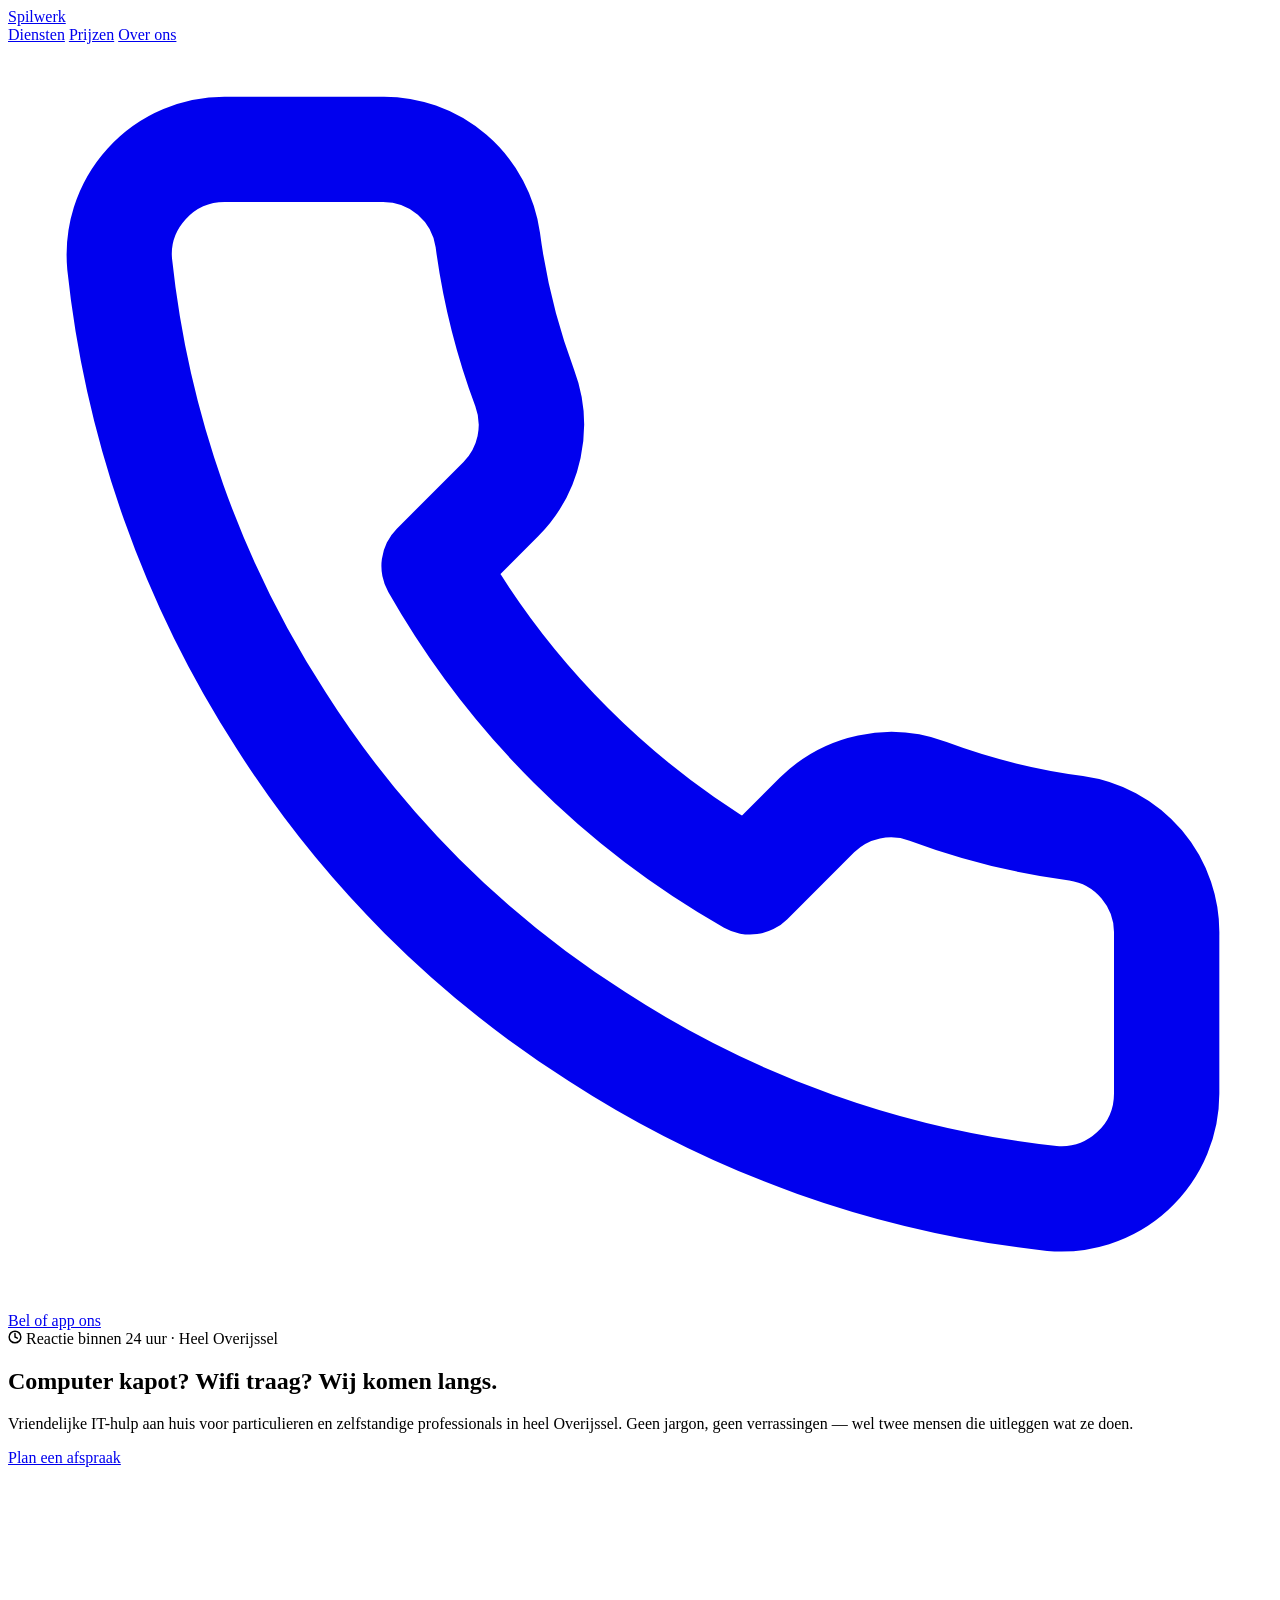
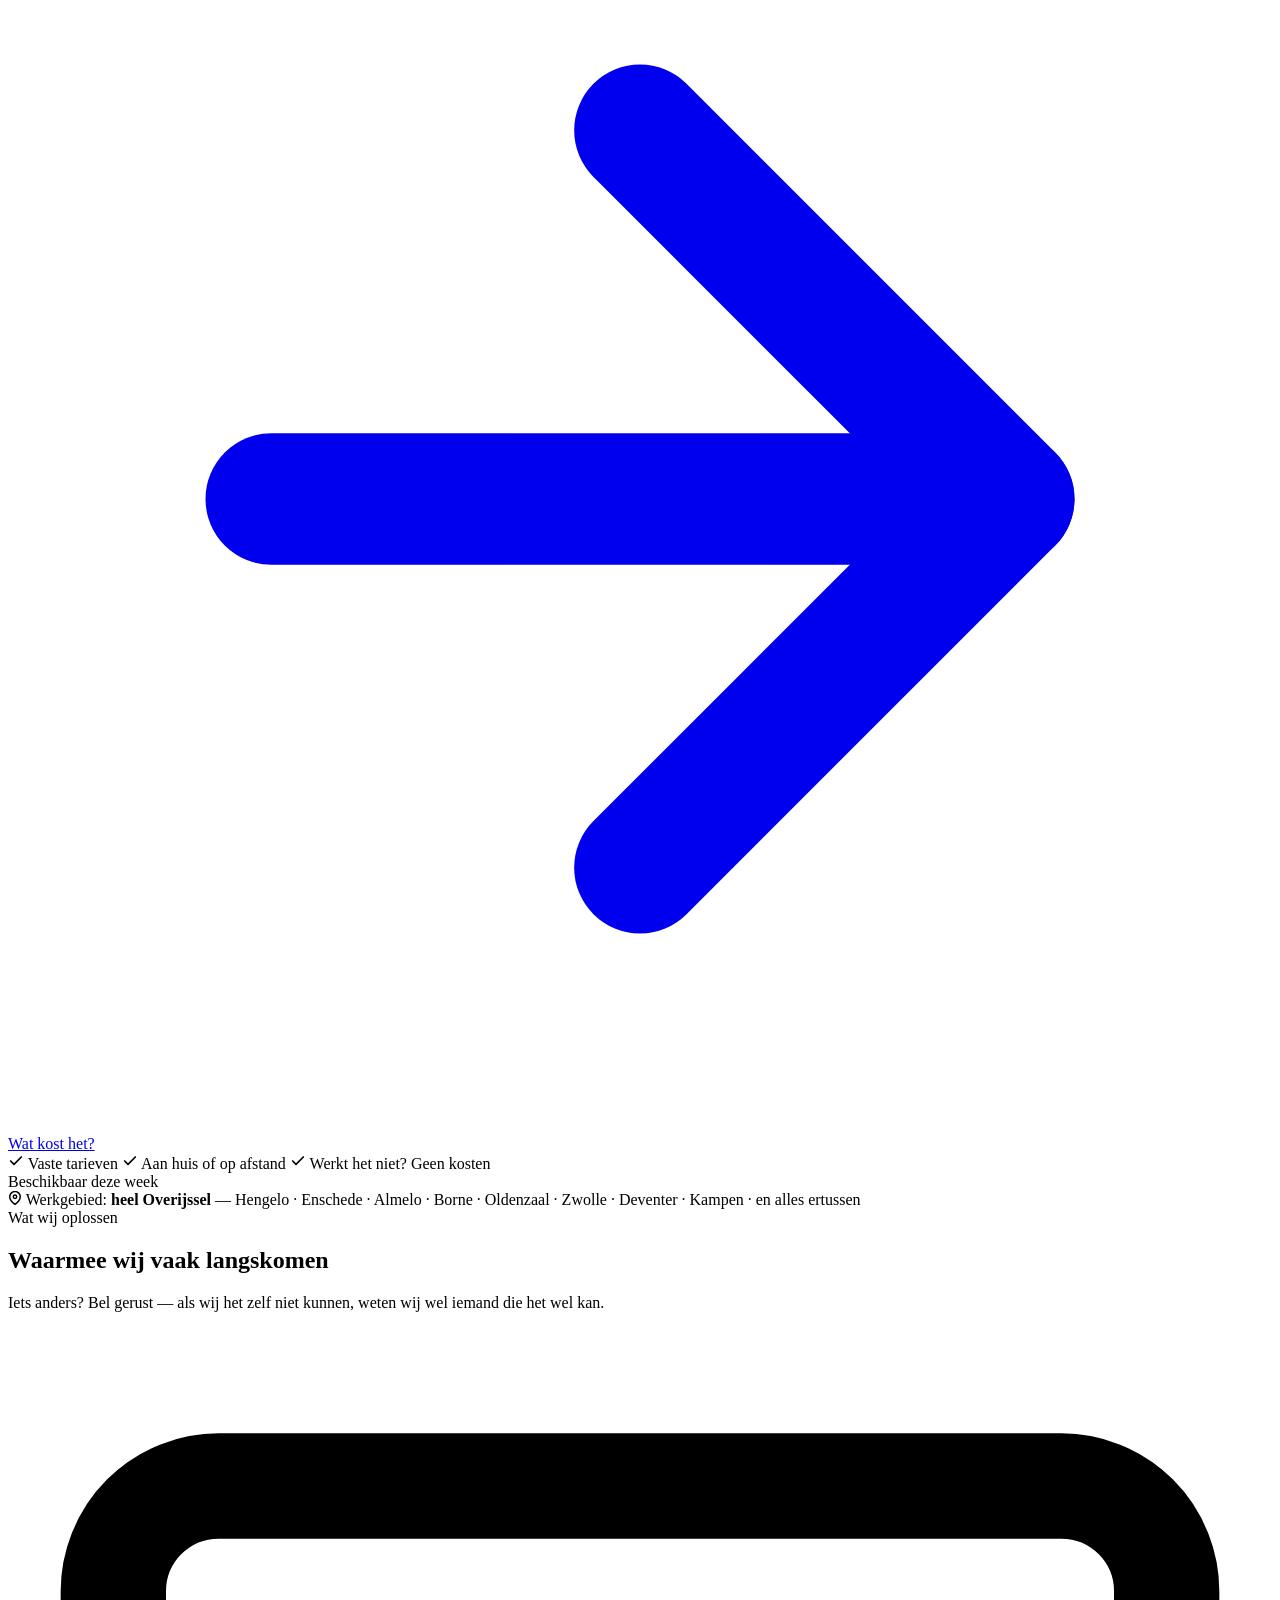
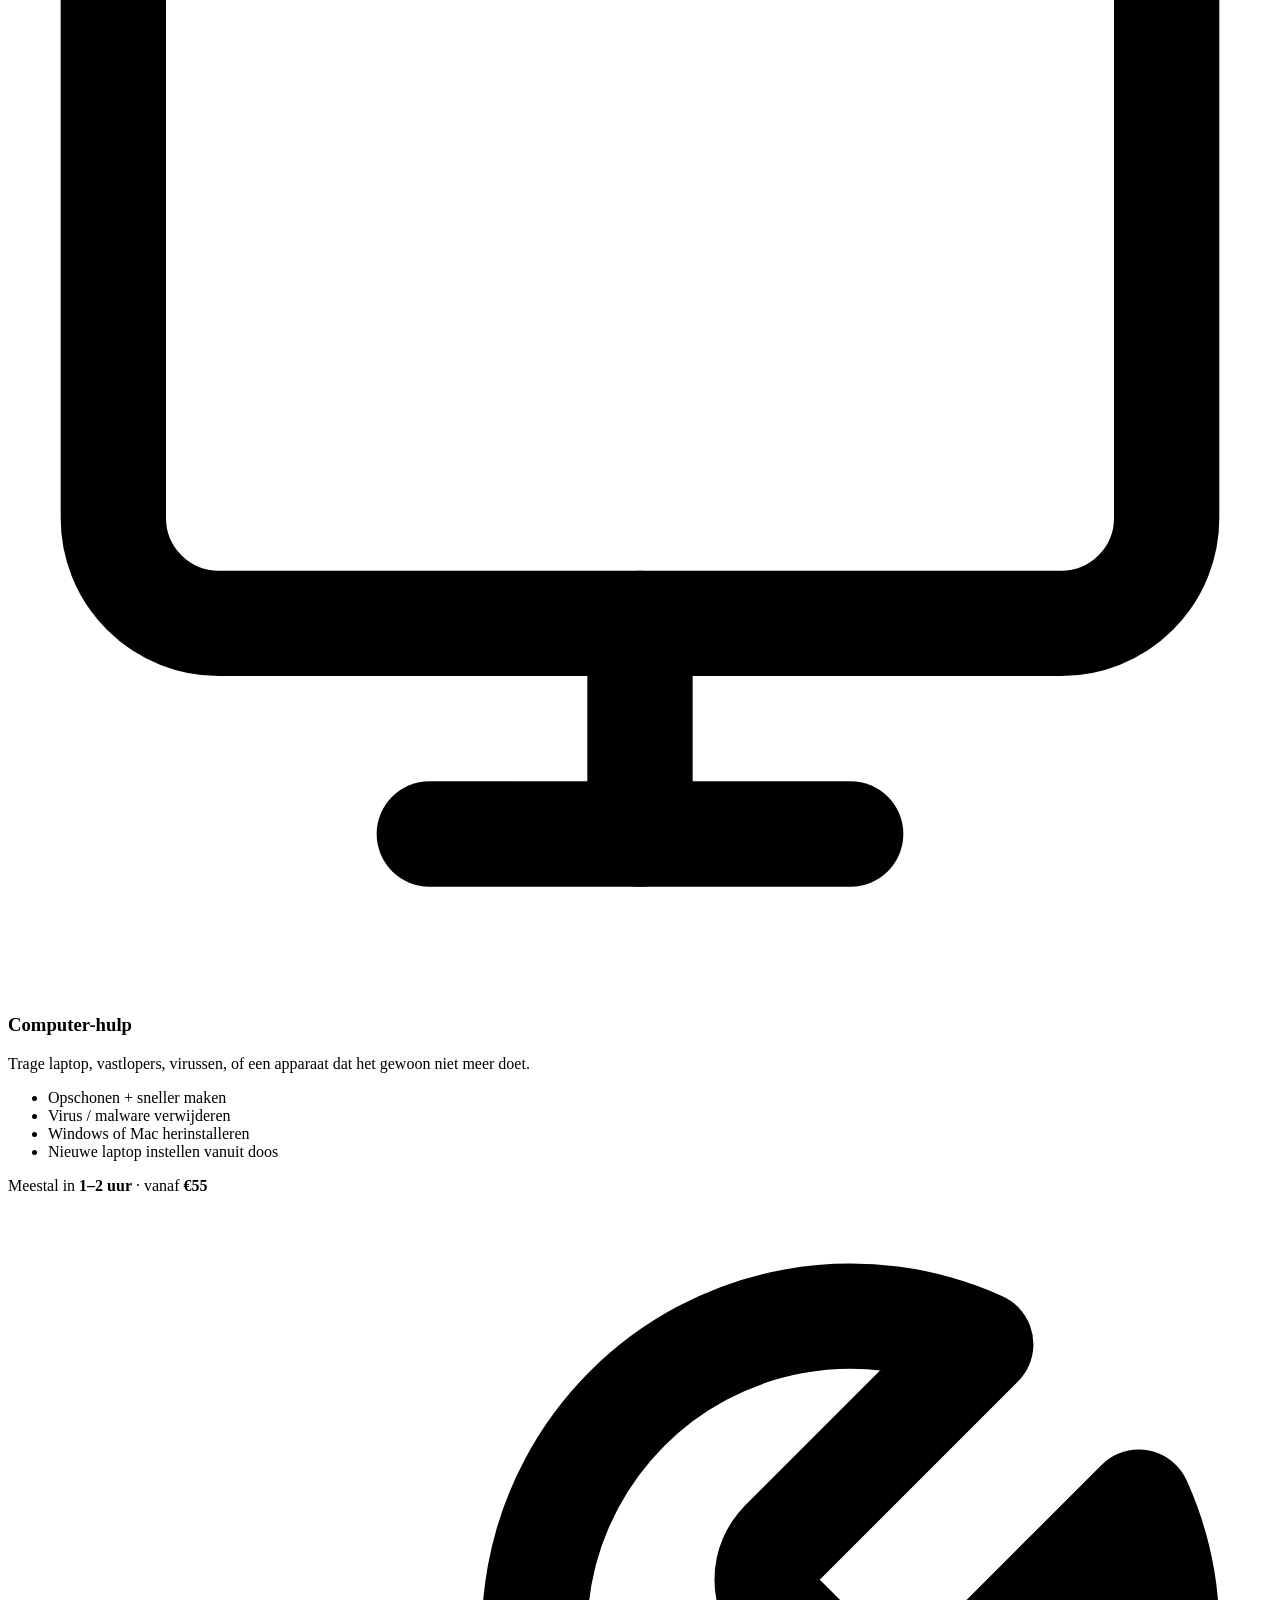
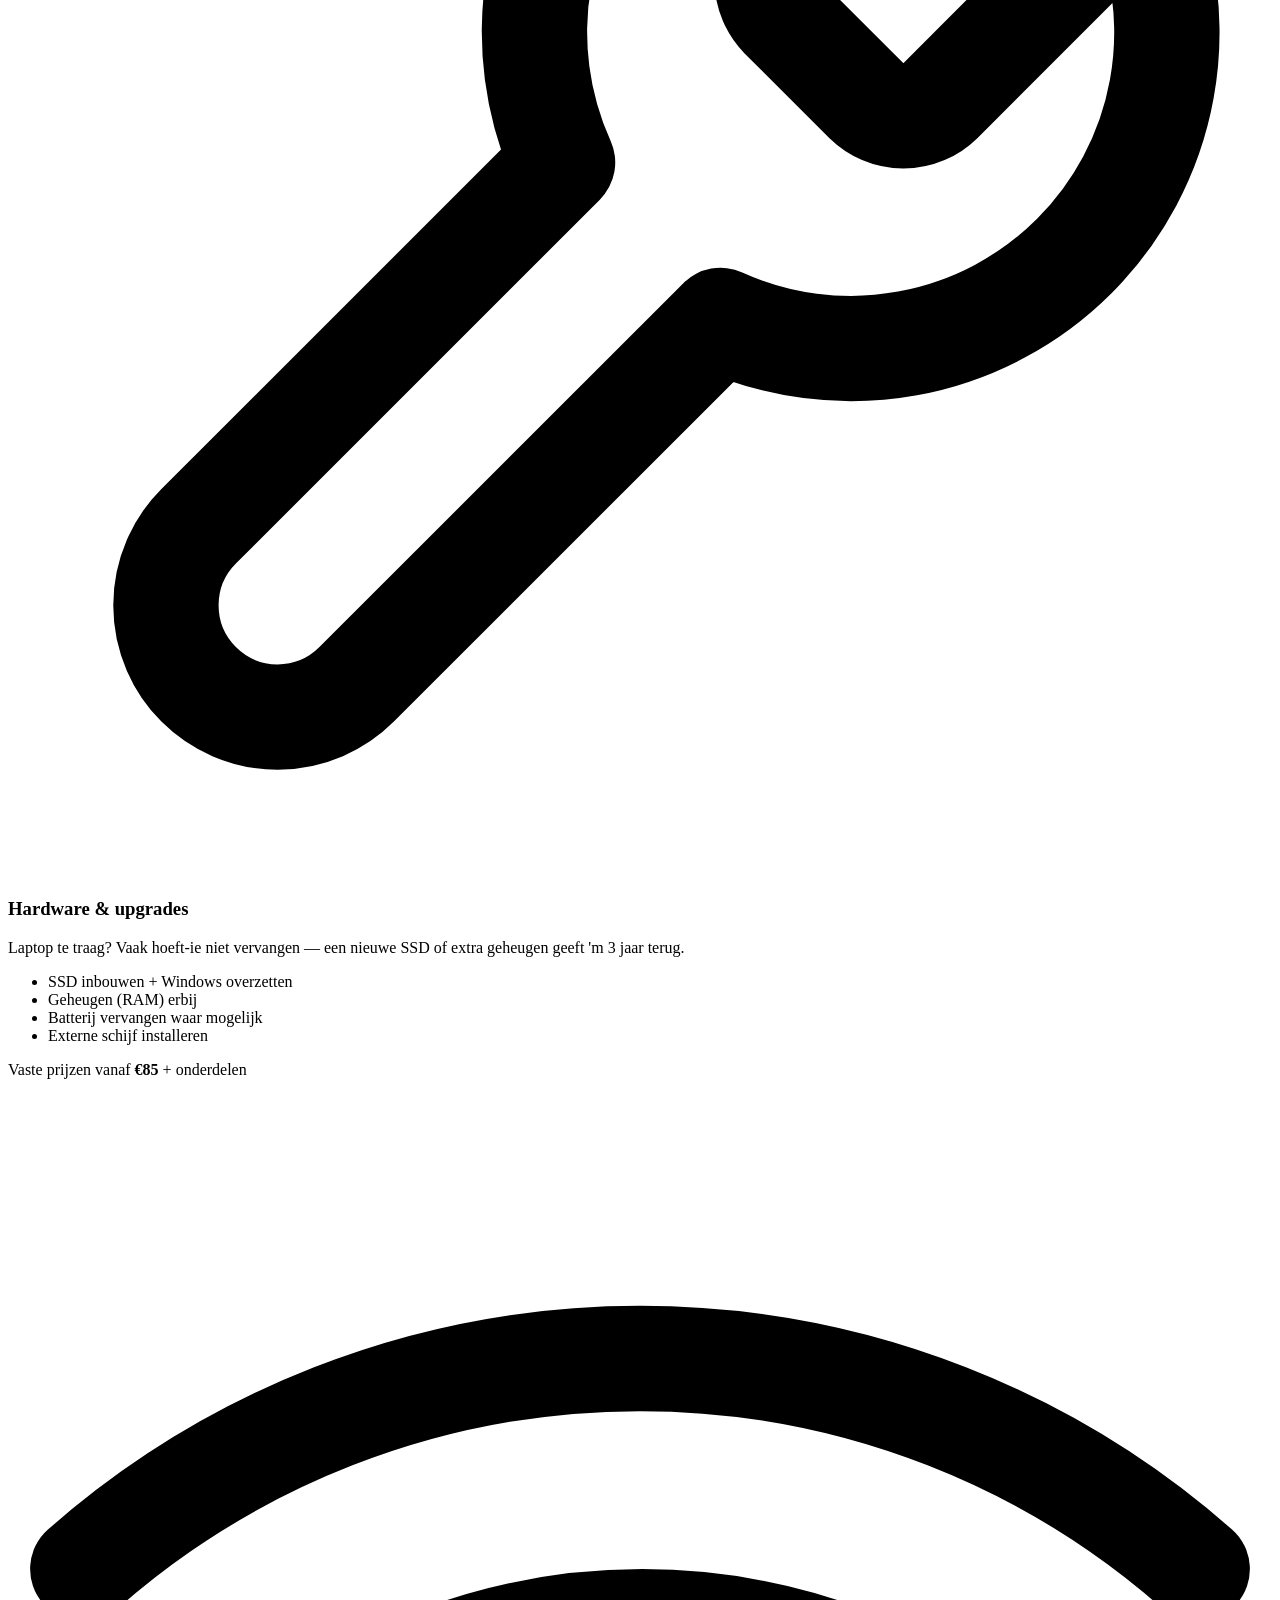
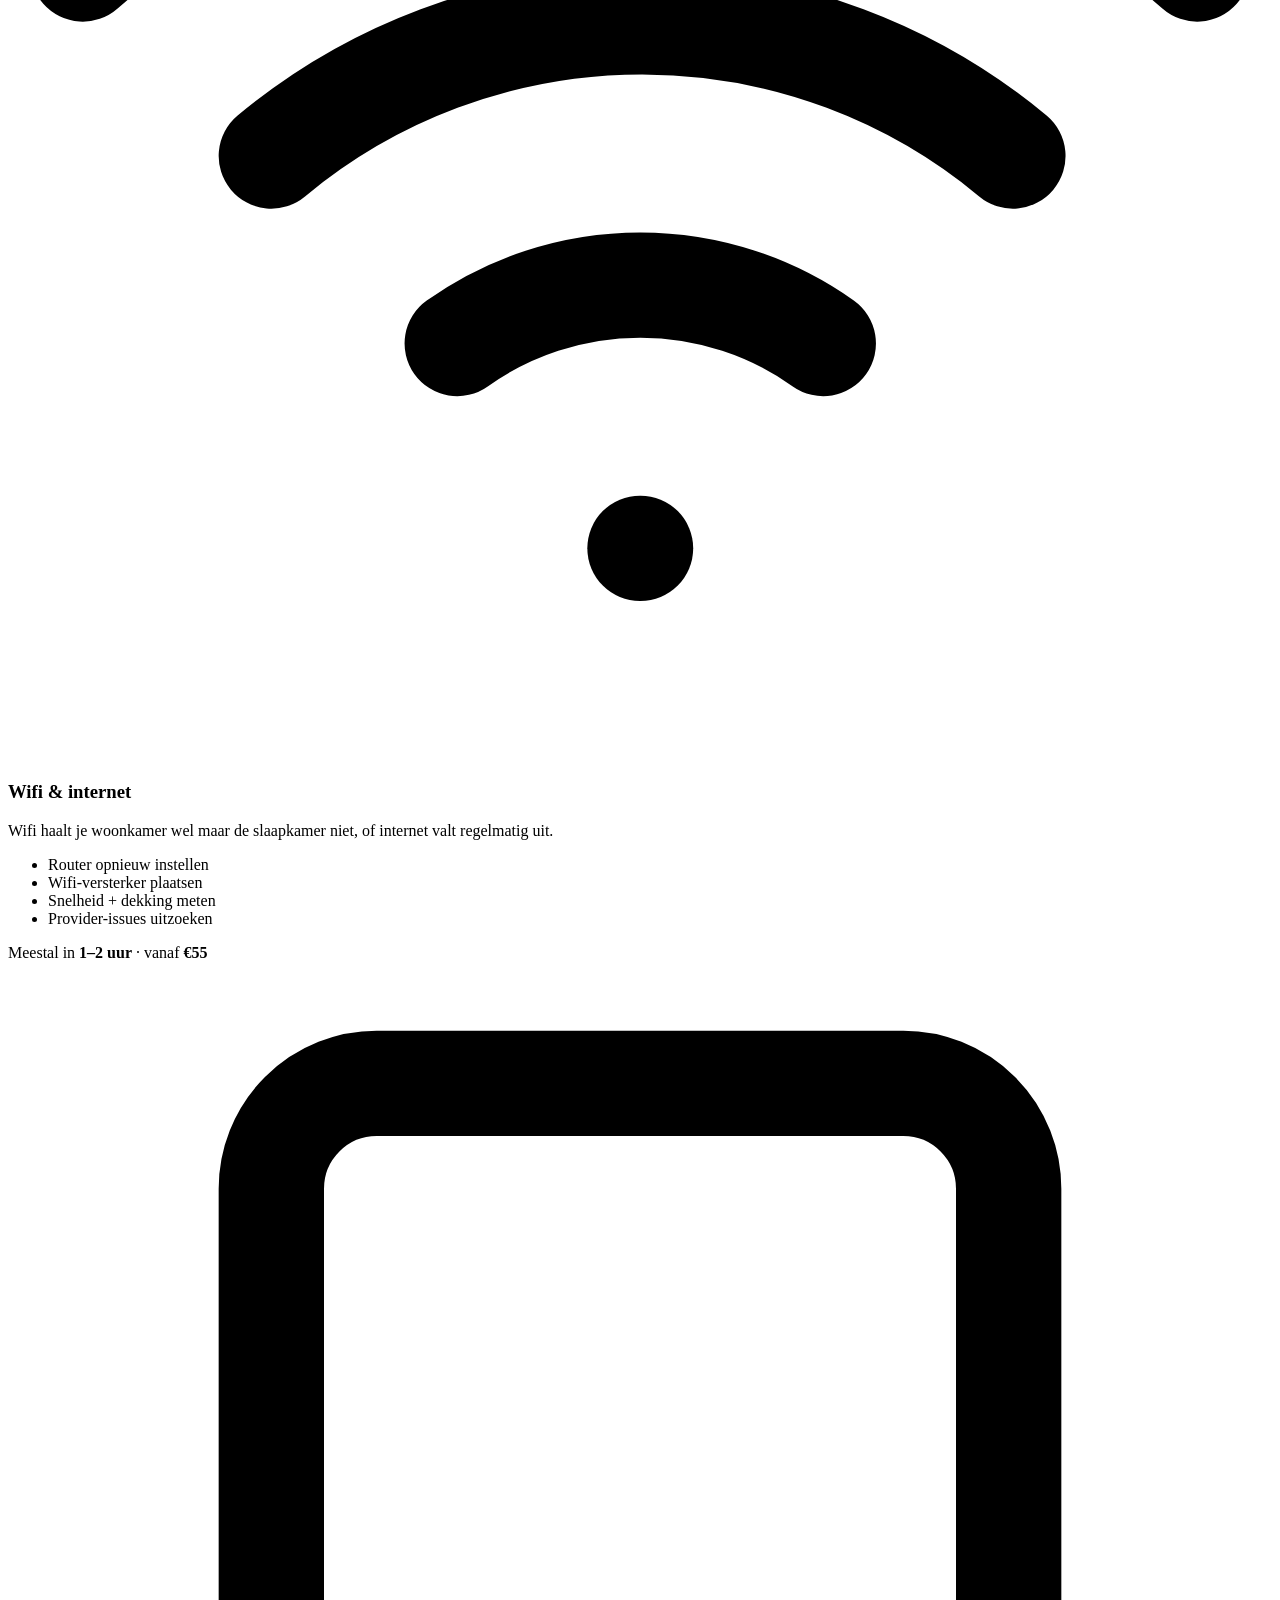
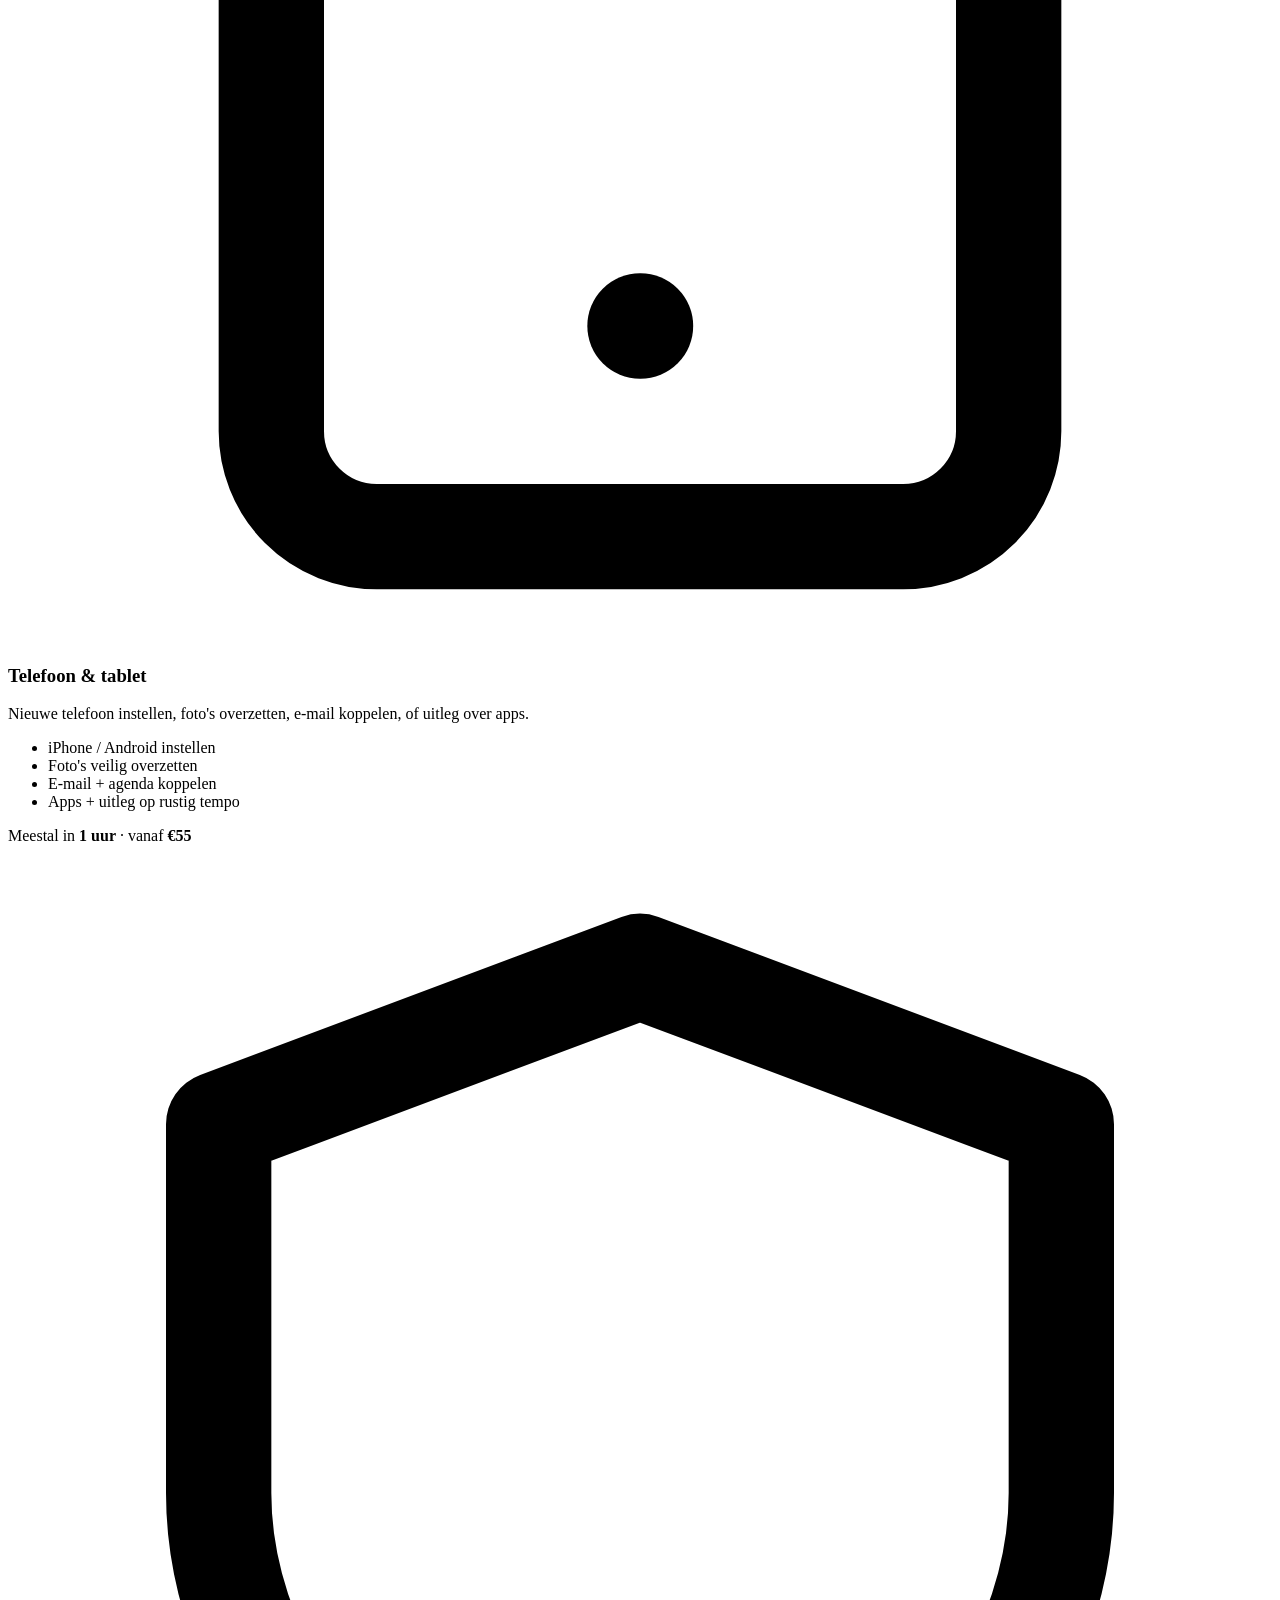
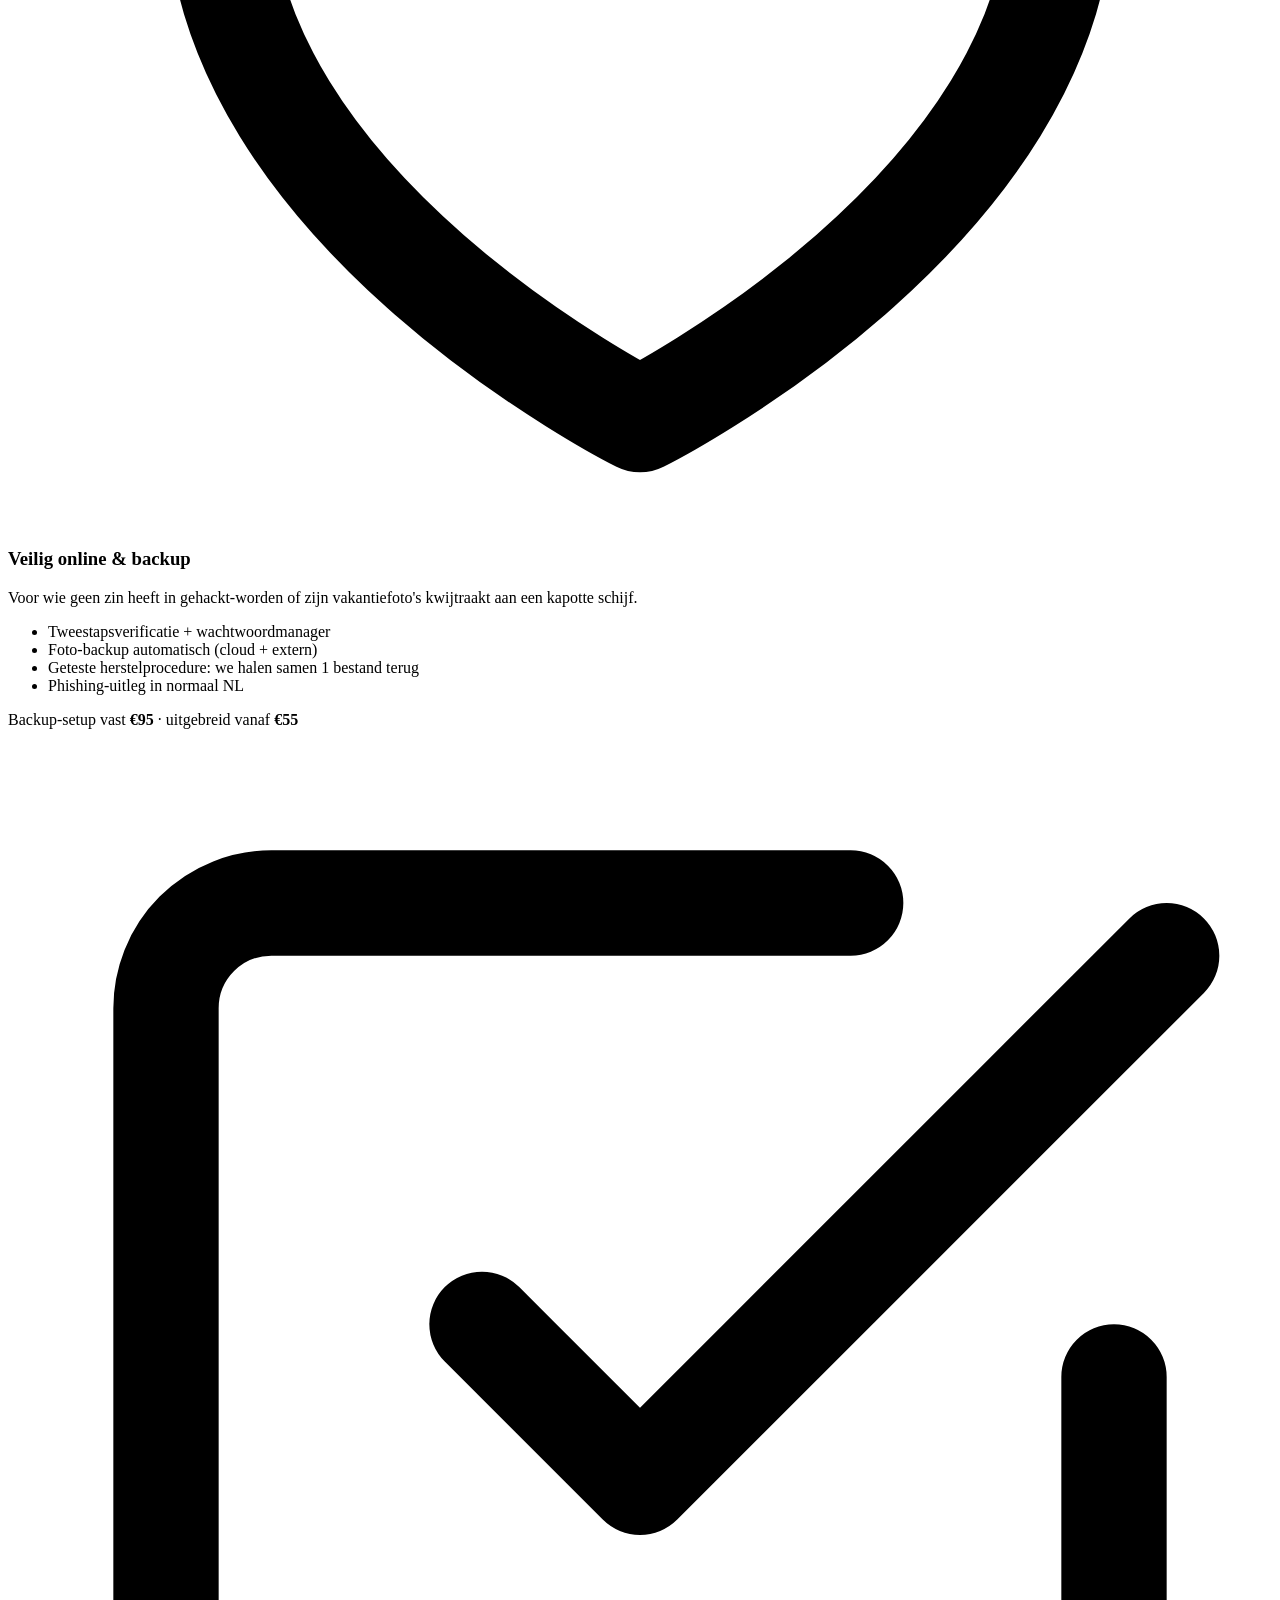
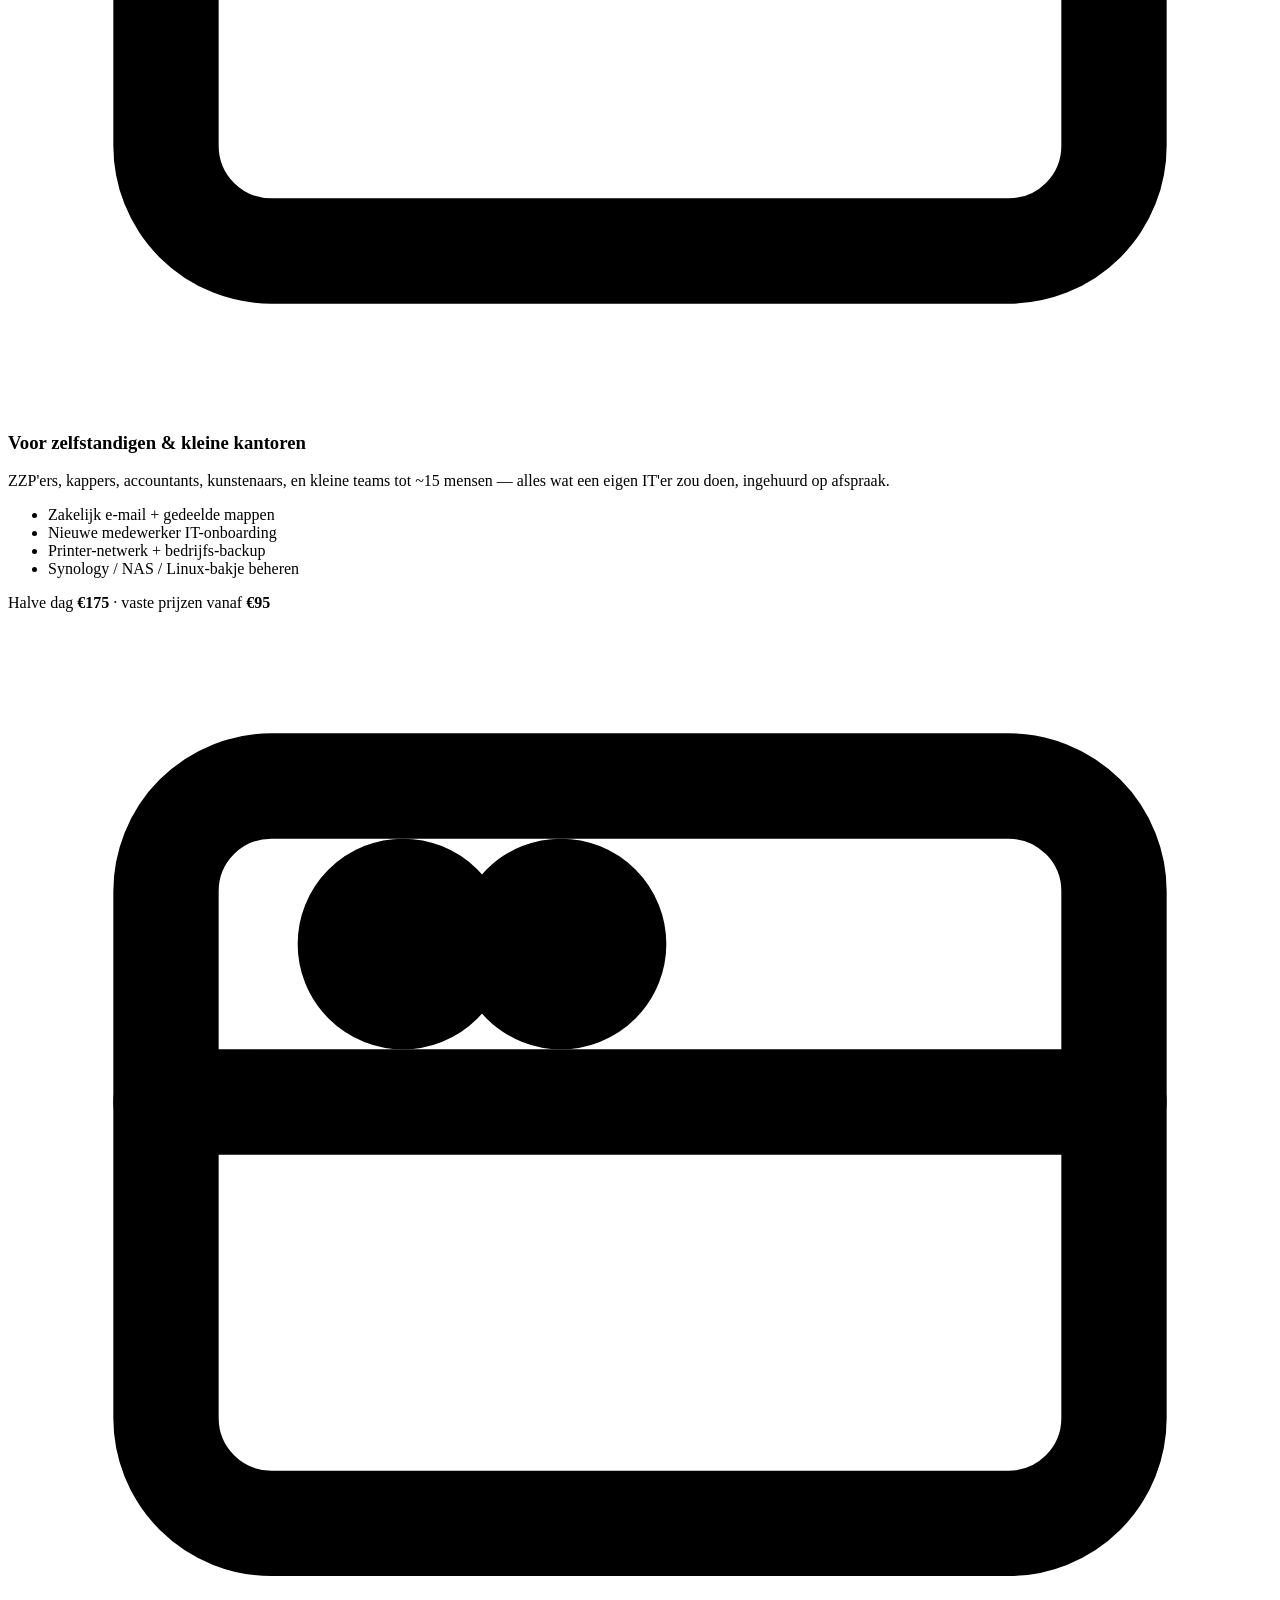
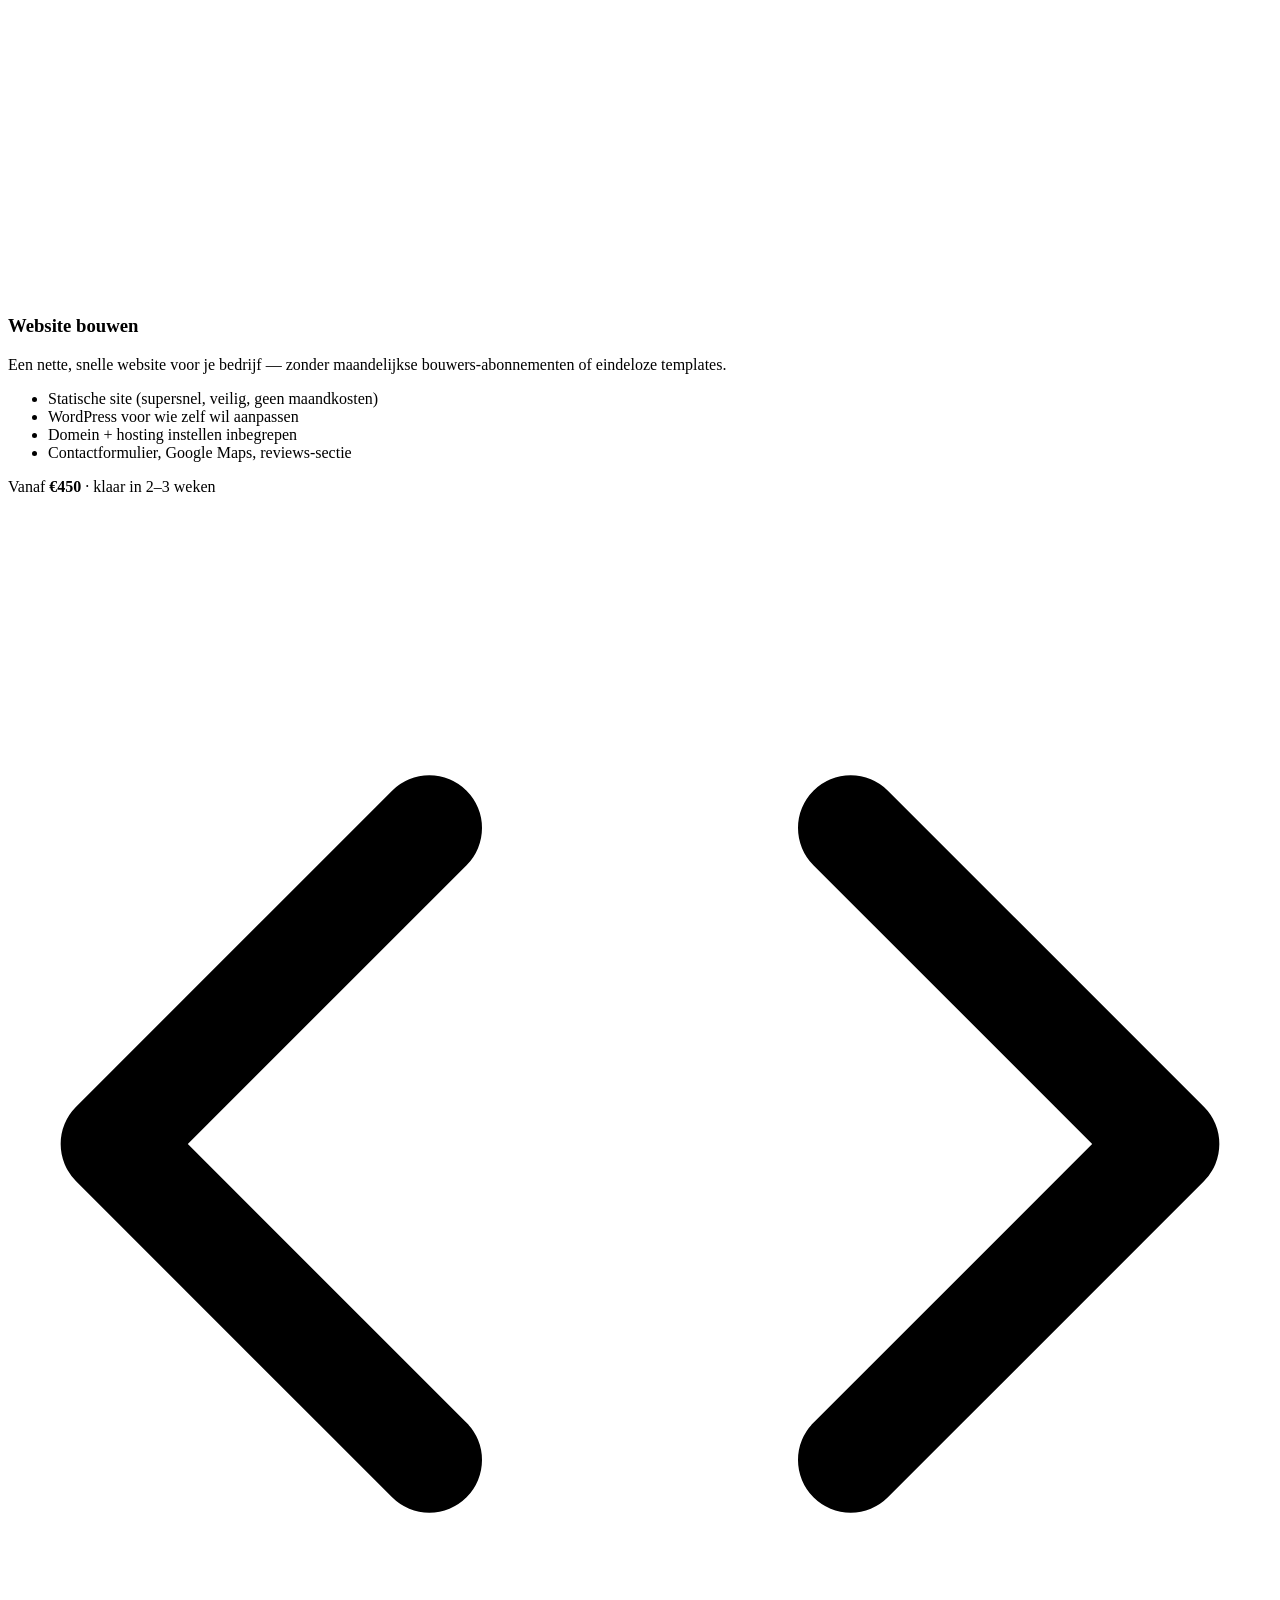
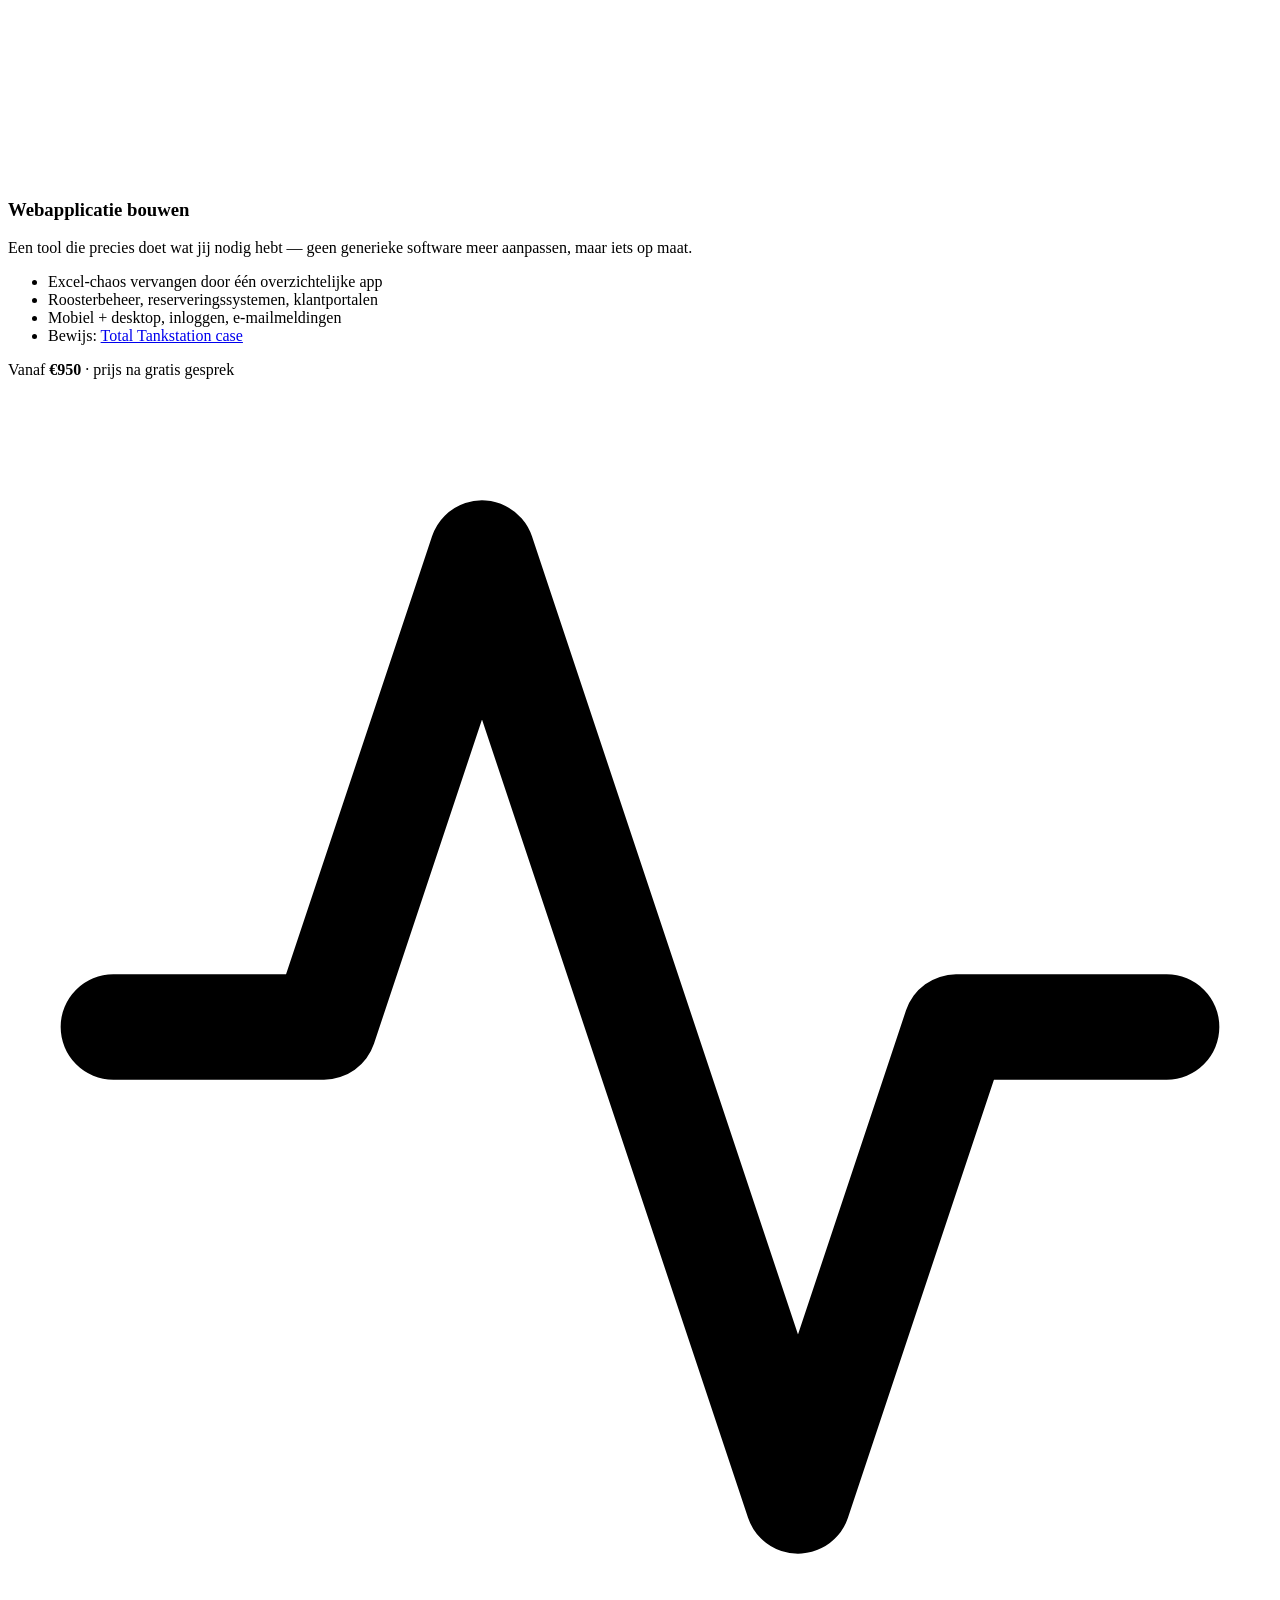
==== site/index.html @ 4a307532 "update contact email to admin@spilwerk.nl" ====
<!doctype html>
<html lang="nl">
<head>
<meta charset="utf-8" />
<meta name="viewport" content="width=device-width, initial-scale=1" />
<title>Spilwerk · IT-hulp aan huis voor heel Overijssel</title>
<meta name="description" content="Computer kapot? Wifi traag? Telefoon doet raar? Nieuwe medewerker erbij? Ik kom langs of bel mee — vriendelijk, duidelijk, vaste tarieven. Voor particulieren, zelfstandige professionals en kleine kantoren in heel Overijssel." />
<meta property="og:title" content="Spilwerk · IT-hulp aan huis Overijssel" />
<meta property="og:description" content="Vriendelijke IT-hulp aan huis. Vanaf €60. Heel Overijssel." />
<link rel="stylesheet" href="./assets/style.css" />
<link rel="icon" href="data:image/svg+xml,%3Csvg xmlns='http://www.w3.org/2000/svg' viewBox='0 0 32 32'%3E%3Ccircle cx='16' cy='16' r='14' fill='%234A7C59'/%3E%3Ccircle cx='16' cy='16' r='5' fill='%23FBF6EE'/%3E%3C/svg%3E" />
</head>
<body>

<header class="site-header">
  <div class="container">
    <a class="brand" href="#top"><span class="brand-dot" aria-hidden="true"></span> Spilwerk</a>
    <nav>
      <a class="btn-ghost hide-sm" href="#diensten">Diensten</a>
      <a class="btn-ghost hide-sm" href="#prijzen">Prijzen</a>
      <a class="btn-ghost hide-sm" href="#over">Over ons</a>
      <a class="btn btn-primary" href="#contact">
        <svg class="btn-icon" viewBox="0 0 24 24" fill="none" stroke="currentColor" stroke-width="2" stroke-linecap="round" stroke-linejoin="round"><path d="M22 16.92v3a2 2 0 0 1-2.18 2 19.79 19.79 0 0 1-8.63-3.07 19.5 19.5 0 0 1-6-6 19.79 19.79 0 0 1-3.07-8.67A2 2 0 0 1 4.11 2h3a2 2 0 0 1 2 1.72 12.84 12.84 0 0 0 .7 2.81 2 2 0 0 1-.45 2.11L8.09 9.91a16 16 0 0 0 6 6l1.27-1.27a2 2 0 0 1 2.11-.45 12.84 12.84 0 0 0 2.81.7A2 2 0 0 1 22 16.92z"/></svg>
        Bel of app ons
      </a>
    </nav>
  </div>
</header>

<main id="top">

  <!-- ─── HERO ─── -->
  <section class="hero">
    <div class="container hero-grid">
      <div>
        <span class="eyebrow">
          <svg width="14" height="14" viewBox="0 0 24 24" fill="none" stroke="currentColor" stroke-width="2.5" stroke-linecap="round" stroke-linejoin="round"><circle cx="12" cy="12" r="10"/><polyline points="12 6 12 12 16 14"/></svg>
          Reactie binnen 24 uur · Heel Overijssel
        </span>
        <h1>Computer kapot? Wifi traag? <span class="highlight">Wij komen langs.</span></h1>
        <p class="lede" style="margin-top: 1.25rem;">
          Vriendelijke IT-hulp aan huis voor particulieren en zelfstandige professionals in heel Overijssel. Geen jargon, geen verrassingen — wel twee mensen die uitleggen wat ze doen.
        </p>
        <div class="hero-cta-row">
          <a class="btn btn-primary" href="#contact">
            Plan een afspraak
            <svg class="btn-icon" viewBox="0 0 24 24" fill="none" stroke="currentColor" stroke-width="2.5" stroke-linecap="round" stroke-linejoin="round"><line x1="5" y1="12" x2="19" y2="12"/><polyline points="12 5 19 12 12 19"/></svg>
          </a>
          <a class="btn btn-secondary" href="#prijzen">Wat kost het?</a>
        </div>
        <div class="hero-trust">
          <span><svg width="16" height="16" viewBox="0 0 24 24" fill="none" stroke="currentColor" stroke-width="2.5" stroke-linecap="round" stroke-linejoin="round"><polyline points="20 6 9 17 4 12"/></svg> Vaste tarieven</span>
          <span><svg width="16" height="16" viewBox="0 0 24 24" fill="none" stroke="currentColor" stroke-width="2.5" stroke-linecap="round" stroke-linejoin="round"><polyline points="20 6 9 17 4 12"/></svg> Aan huis of op afstand</span>
          <span><svg width="16" height="16" viewBox="0 0 24 24" fill="none" stroke="currentColor" stroke-width="2.5" stroke-linecap="round" stroke-linejoin="round"><polyline points="20 6 9 17 4 12"/></svg> Werkt het niet? Geen kosten</span>
        </div>
      </div>
      <div>
        <div class="portrait" aria-hidden="true">
          <span class="badge-pill">Beschikbaar deze week</span>
        </div>
      </div>
    </div>
  </section>

  <div class="regio-strip">
    <svg width="14" height="14" viewBox="0 0 24 24" fill="none" stroke="currentColor" stroke-width="2.5" stroke-linecap="round" stroke-linejoin="round"><path d="M21 10c0 7-9 13-9 13s-9-6-9-13a9 9 0 0 1 18 0z"/><circle cx="12" cy="10" r="3"/></svg>
    Werkgebied: <b>heel Overijssel</b> — Hengelo · Enschede · Almelo · Borne · Oldenzaal · Zwolle · Deventer · Kampen · en alles ertussen
  </div>

  <!-- ─── DIENSTEN ─── -->
  <section class="section reveal" id="diensten">
    <div class="container">
      <span class="eyebrow">Wat wij oplossen</span>
      <h2>Waarmee wij vaak langskomen</h2>
      <p class="lede">Iets anders? Bel gerust — als wij het zelf niet kunnen, weten wij wel iemand die het wel kan.</p>

      <div class="diensten-grid">
        <article class="dienst-card">
          <div class="dienst-icon">
            <svg viewBox="0 0 24 24" fill="none" stroke="currentColor" stroke-width="2" stroke-linecap="round" stroke-linejoin="round"><rect x="2" y="3" width="20" height="14" rx="2"/><line x1="8" y1="21" x2="16" y2="21"/><line x1="12" y1="17" x2="12" y2="21"/></svg>
          </div>
          <h3>Computer-hulp</h3>
          <p>Trage laptop, vastlopers, virussen, of een apparaat dat het gewoon niet meer doet.</p>
          <ul>
            <li>Opschonen + sneller maken</li>
            <li>Virus / malware verwijderen</li>
            <li>Windows of Mac herinstalleren</li>
            <li>Nieuwe laptop instellen vanuit doos</li>
          </ul>
          <p class="price-line">Meestal in <b>1–2 uur</b> · vanaf <b>€55</b></p>
        </article>

        <article class="dienst-card">
          <div class="dienst-icon">
            <svg viewBox="0 0 24 24" fill="none" stroke="currentColor" stroke-width="2" stroke-linecap="round" stroke-linejoin="round"><path d="M14.7 6.3a1 1 0 0 0 0 1.4l1.6 1.6a1 1 0 0 0 1.4 0l3.77-3.77a6 6 0 0 1-7.94 7.94l-6.91 6.91a2.12 2.12 0 0 1-3-3l6.91-6.91a6 6 0 0 1 7.94-7.94l-3.76 3.76z"/></svg>
          </div>
          <h3>Hardware &amp; upgrades</h3>
          <p>Laptop te traag? Vaak hoeft-ie niet vervangen — een nieuwe SSD of extra geheugen geeft 'm 3 jaar terug.</p>
          <ul>
            <li>SSD inbouwen + Windows overzetten</li>
            <li>Geheugen (RAM) erbij</li>
            <li>Batterij vervangen waar mogelijk</li>
            <li>Externe schijf installeren</li>
          </ul>
          <p class="price-line">Vaste prijzen vanaf <b>€85</b> + onderdelen</p>
        </article>

        <article class="dienst-card">
          <div class="dienst-icon">
            <svg viewBox="0 0 24 24" fill="none" stroke="currentColor" stroke-width="2" stroke-linecap="round" stroke-linejoin="round"><path d="M5 12.55a11 11 0 0 1 14.08 0"/><path d="M1.42 9a16 16 0 0 1 21.16 0"/><path d="M8.53 16.11a6 6 0 0 1 6.95 0"/><line x1="12" y1="20" x2="12.01" y2="20"/></svg>
          </div>
          <h3>Wifi &amp; internet</h3>
          <p>Wifi haalt je woonkamer wel maar de slaapkamer niet, of internet valt regelmatig uit.</p>
          <ul>
            <li>Router opnieuw instellen</li>
            <li>Wifi-versterker plaatsen</li>
            <li>Snelheid + dekking meten</li>
            <li>Provider-issues uitzoeken</li>
          </ul>
          <p class="price-line">Meestal in <b>1–2 uur</b> · vanaf <b>€55</b></p>
        </article>

        <article class="dienst-card">
          <div class="dienst-icon">
            <svg viewBox="0 0 24 24" fill="none" stroke="currentColor" stroke-width="2" stroke-linecap="round" stroke-linejoin="round"><rect x="5" y="2" width="14" height="20" rx="2" ry="2"/><line x1="12" y1="18" x2="12.01" y2="18"/></svg>
          </div>
          <h3>Telefoon &amp; tablet</h3>
          <p>Nieuwe telefoon instellen, foto's overzetten, e-mail koppelen, of uitleg over apps.</p>
          <ul>
            <li>iPhone / Android instellen</li>
            <li>Foto's veilig overzetten</li>
            <li>E-mail + agenda koppelen</li>
            <li>Apps + uitleg op rustig tempo</li>
          </ul>
          <p class="price-line">Meestal in <b>1 uur</b> · vanaf <b>€55</b></p>
        </article>

        <article class="dienst-card">
          <div class="dienst-icon">
            <svg viewBox="0 0 24 24" fill="none" stroke="currentColor" stroke-width="2" stroke-linecap="round" stroke-linejoin="round"><path d="M12 22s8-4 8-10V5l-8-3-8 3v7c0 6 8 10 8 10z"/></svg>
          </div>
          <h3>Veilig online &amp; backup</h3>
          <p>Voor wie geen zin heeft in gehackt-worden of zijn vakantiefoto's kwijtraakt aan een kapotte schijf.</p>
          <ul>
            <li>Tweestapsverificatie + wachtwoordmanager</li>
            <li>Foto-backup automatisch (cloud + extern)</li>
            <li>Geteste herstelprocedure: we halen samen 1 bestand terug</li>
            <li>Phishing-uitleg in normaal NL</li>
          </ul>
          <p class="price-line">Backup-setup vast <b>€95</b> · uitgebreid vanaf <b>€55</b></p>
        </article>

        <article class="dienst-card">
          <div class="dienst-icon">
            <svg viewBox="0 0 24 24" fill="none" stroke="currentColor" stroke-width="2" stroke-linecap="round" stroke-linejoin="round"><path d="M9 11l3 3L22 4"/><path d="M21 12v7a2 2 0 0 1-2 2H5a2 2 0 0 1-2-2V5a2 2 0 0 1 2-2h11"/></svg>
          </div>
          <h3>Voor zelfstandigen &amp; kleine kantoren</h3>
          <p>ZZP'ers, kappers, accountants, kunstenaars, en kleine teams tot ~15 mensen — alles wat een eigen IT'er zou doen, ingehuurd op afspraak.</p>
          <ul>
            <li>Zakelijk e-mail + gedeelde mappen</li>
            <li>Nieuwe medewerker IT-onboarding</li>
            <li>Printer-netwerk + bedrijfs-backup</li>
            <li>Synology / NAS / Linux-bakje beheren</li>
          </ul>
          <p class="price-line">Halve dag <b>€175</b> · vaste prijzen vanaf <b>€95</b></p>
        </article>

        <article class="dienst-card">
          <div class="dienst-icon">
            <svg viewBox="0 0 24 24" fill="none" stroke="currentColor" stroke-width="2" stroke-linecap="round" stroke-linejoin="round"><rect x="3" y="3" width="18" height="14" rx="2"/><line x1="3" y1="9" x2="21" y2="9"/><circle cx="7.5" cy="6" r="1"/><circle cx="10.5" cy="6" r="1"/></svg>
          </div>
          <h3>Website bouwen</h3>
          <p>Een nette, snelle website voor je bedrijf — zonder maandelijkse bouwers-abonnementen of eindeloze templates.</p>
          <ul>
            <li>Statische site (supersnel, veilig, geen maandkosten)</li>
            <li>WordPress voor wie zelf wil aanpassen</li>
            <li>Domein + hosting instellen inbegrepen</li>
            <li>Contactformulier, Google Maps, reviews-sectie</li>
          </ul>
          <p class="price-line">Vanaf <b>€450</b> · klaar in 2–3 weken</p>
        </article>

        <article class="dienst-card">
          <div class="dienst-icon">
            <svg viewBox="0 0 24 24" fill="none" stroke="currentColor" stroke-width="2" stroke-linecap="round" stroke-linejoin="round"><polyline points="16 18 22 12 16 6"/><polyline points="8 6 2 12 8 18"/></svg>
          </div>
          <h3>Webapplicatie bouwen</h3>
          <p>Een tool die precies doet wat jij nodig hebt — geen generieke software meer aanpassen, maar iets op maat.</p>
          <ul>
            <li>Excel-chaos vervangen door één overzichtelijke app</li>
            <li>Roosterbeheer, reserveringssystemen, klantportalen</li>
            <li>Mobiel + desktop, inloggen, e-mailmeldingen</li>
            <li>Bewijs: <a class="link" href="./werk/tankstation.html">Total Tankstation case</a></li>
          </ul>
          <p class="price-line">Vanaf <b>€950</b> · prijs na gratis gesprek</p>
        </article>

        <article class="dienst-card">
          <div class="dienst-icon">
            <svg viewBox="0 0 24 24" fill="none" stroke="currentColor" stroke-width="2" stroke-linecap="round" stroke-linejoin="round"><polyline points="22 12 18 12 15 21 9 3 6 12 2 12"/></svg>
          </div>
          <h3>Monitoring &amp; alerts</h3>
          <p>Weten wanneer je site, server of app het laat afweten — vóórdat je klanten bellen dat het niet werkt.</p>
          <ul>
            <li>24/7 uptime-checks op je site of server</li>
            <li>Directe melding per WhatsApp of e-mail bij storing</li>
            <li>Maandelijkse beschikbaarheidsrapportage</li>
            <li>Loganalyse bij verdacht gedrag of fouten</li>
          </ul>
          <p class="price-line"><b>€25 / maand</b> per dienst · geen opstartkosten</p>
        </article>
      </div>
    </div>
  </section>

  <!-- ─── HOE HET WERKT ─── -->
  <section class="section reveal" style="background: color-mix(in srgb, var(--paper-2) 60%, transparent); border-radius: 0;">
    <div class="container">
      <span class="eyebrow">Hoe het werkt</span>
      <h2>Drie stappen, geen poespas</h2>

      <div class="steps">
        <div class="step">
          <div class="step-num">1</div>
          <h3>Je belt of appt</h3>
          <p>Je vertelt in 2 minuten wat er aan de hand is. Eerste contact is altijd gratis — wij zeggen eerlijk of wij je kunnen helpen.</p>
        </div>
        <div class="step">
          <div class="step-num">2</div>
          <h3>We plannen een afspraak</h3>
          <p>Bij jou thuis of op kantoor. Vaak nog dezelfde week. Ik bevestig per mail of WhatsApp wat we gaan doen en wat het kost.</p>
        </div>
        <div class="step">
          <div class="step-num">3</div>
          <h3>Ik los het op — of niet</h3>
          <p>Lukt het niet? Dan betaal je niets. Lukt het wel? Dan sturen wij daarna een nette factuur die je rustig in 14 dagen betaalt.</p>
        </div>
      </div>
    </div>
  </section>

  <!-- ─── WAAROM SPILWERK ─── -->
  <section class="section reveal">
    <div class="container">
      <span class="eyebrow">Waarom Spilwerk</span>
      <h2>Wat ons anders maakt</h2>
      <p class="lede">Er zijn genoeg IT'ers — maar maar weinigen die zo werken als wij.</p>

      <div class="steps" style="grid-template-columns: repeat(auto-fit, minmax(220px, 1fr)); margin-top: 2rem;">
        <div class="step">
          <div class="step-num">2</div>
          <h3>Twee specialisten, niet één</h3>
          <p>Dubbele kennis, meer beschikbaarheid. Als het complex wordt hebben wij altijd een tweede paar ogen — iets wat een solo IT'er niet kan bieden.</p>
        </div>
        <div class="step">
          <div class="step-num">✓</div>
          <h3>Geen kosten als het mislukt</h3>
          <p>Lukt het niet? Dan betaal je niets. Geen rekening voor voorrijden, geen uurtarief. Gewoon nul. Wij nemen het risico, niet jij.</p>
        </div>
        <div class="step">
          <div class="step-num">↑</div>
          <h3>Actuele kennis, geen verouderde aanpak</h3>
          <p>Wij studeren Cloud &amp; Cybersecurity en werken dagelijks met actuele tools. Geen verouderde methodes of onnodige software die jij daarna moet betalen.</p>
        </div>
        <div class="step">
          <div class="step-num">€</div>
          <h3>Vaste prijzen, nooit een verrassing</h3>
          <p>Je weet vooraf wat het kost. Als iets toch meer tijd vraagt, bellen wij eerst — en ga jij pas akkoord voor wij verdergaan.</p>
        </div>
      </div>
    </div>
  </section>

  <!-- ─── PRIJZEN ─── -->
  <section class="section reveal" id="prijzen">
    <div class="container">
      <span class="eyebrow">Prijzen</span>
      <h2>Eerlijk en helder</h2>
      <p class="lede" style="margin-bottom: 2rem;">Geen verrassingen achteraf. Tarieven incl. voorrijden binnen Overijssel.</p>

      <div class="prijs-block">
        <div class="prijs-tabel">
          <div class="row"><span>Bezoek aan huis (1e uur incl. voorrijden)</span><b>€55</b></div>
          <div class="row"><span>Daarna per begonnen kwartier</span><b>€12</b></div>
          <div class="row"><span>Hulp op afstand (TeamViewer / videocall)</span><b>€40 / uur</b></div>
          <div class="row"><span>Klein klusje &lt; 30 min op afstand</span><b>€25</b></div>
          <div class="row"><span>Avond &amp; weekend</span><b>+20%</b></div>
          <div class="row"><span>Werkt het niet?</span><b style="color: var(--accent-2);">€0</b></div>
        </div>
        <div class="prijs-side">
          <h3>Twijfel je?</h3>
          <p>Bel of app ons eerst. In 5 minuten weet je of het binnen één bezoek op te lossen is en wat het waarschijnlijk gaat kosten.</p>
          <a class="btn btn-primary" href="#contact">Stel je vraag</a>
        </div>
      </div>

      <div style="margin-top: 2.5rem;">
        <h3 style="margin-bottom: 1rem;">Vaste prijzen voor bekende klusjes</h3>
        <p class="lede" style="margin-bottom: 1.5rem;">Als wij vaak hetzelfde klusje doen, weten wij hoe lang het duurt. Dan rekenen wij geen uurtarief — maar één vaste prijs zodat je vooraf weet wat het kost.</p>

        <h4 style="margin: 1.5rem 0 0.75rem; color: var(--ink-2); font-weight: 600; font-size: 0.95rem;">Voor particulieren</h4>
        <div class="prijs-block">
          <div class="prijs-tabel" style="grid-column: 1 / -1;">
            <div class="row"><span>Nieuwe laptop / computer helemaal instellen</span><b>€95</b></div>
            <div class="row"><span>Backup-setup (cloud + externe schijf + uitleg)</span><b>€95</b></div>
            <div class="row"><span>SSD inbouwen + Windows overzetten (excl. SSD-onderdeel)</span><b>€85</b></div>
            <div class="row"><span>RAM-upgrade (excl. geheugen-onderdeel)</span><b>€55</b></div>
            <div class="row"><span>Wifi-versterking met accesspoint (excl. hardware)</span><b>€95</b></div>
          </div>
        </div>

        <h4 style="margin: 1.5rem 0 0.75rem; color: var(--ink-2); font-weight: 600; font-size: 0.95rem;">Voor zelfstandigen &amp; kleine kantoren</h4>
        <div class="prijs-block">
          <div class="prijs-tabel" style="grid-column: 1 / -1;">
            <div class="row"><span>Werkplek-setup nieuwe medewerker (laptop + accounts + toegang)</span><b>€135</b></div>
            <div class="row"><span>Gedeelde printer in netwerk instellen (tot 5 werkplekken)</span><b>€95</b></div>
            <div class="row"><span>Gedeelde mappen instellen (SharePoint / Google Drive / NAS)</span><b>€125</b></div>
            <div class="row"><span>Bedrijfs-backup (3-2-1 strategie + getest herstel)</span><b>€225</b></div>
            <div class="row"><span>Synology / NAS basis-setup</span><b>€145</b></div>
            <div class="row"><span>Vertrekkende medewerker offboarden (accounts + bestanden)</span><b>€85</b></div>
            <div class="row"><span>Halve dag op locatie (e-mail + boekhouding + backup combo)</span><b>€175</b></div>
          </div>
        </div>

        <h4 style="margin: 1.5rem 0 0.75rem; color: var(--ink-2); font-weight: 600; font-size: 0.95rem;">Websites &amp; applicaties</h4>
        <div class="prijs-block">
          <div class="prijs-tabel" style="grid-column: 1 / -1;">
            <div class="row"><span>Website bouwen — statisch (incl. domein + hosting-setup)</span><b>€450</b></div>
            <div class="row"><span>Website bouwen — WordPress (incl. domein + hosting)</span><b>€595</b></div>
            <div class="row"><span>Webapplicatie / maatwerk tool (indicatie, scope-afhankelijk)</span><b>vanaf €950</b></div>
            <div class="row"><span>Monitoring abonnement (uptime + alerts, per dienst)</span><b>€25 / mnd</b></div>
          </div>
        </div>

        <p style="font-size: 0.9rem; color: var(--ink-3); margin-top: 1rem;">
          Voor scherm- of moederbord-reparaties en out-of-warranty MacBooks verwijzen wij je naar een specialist — die kan dat beter dan wij.
        </p>
      </div>
    </div>
  </section>

  <!-- ─── OVER MIJ ─── -->
  <section class="section reveal" id="over">
    <div class="container">
      <span class="eyebrow">Over ons</span>
      <h2>Wij zijn Emmanuel &amp; Eren</h2>
      <div class="about">
        <div>
          <div class="portrait about-portrait" aria-hidden="true"></div>
        </div>
        <div>
          <p><strong>Emmanuel Tekle</strong> — 21 jaar, derde jaar HBO ICT bij Saxion. Naast zijn studie werkt hij als helpdesk-engineer bij Livio, waar hij dagelijks precies de problemen oplost waarvoor mensen ons bellen. Geen theorie, maar echte werkervaring. <a class="link" href="https://emmanueltekle.nl" target="_blank" rel="noopener">Bekijk zijn portfolio →</a></p>
          <p><strong>Eren Kongul</strong> — ook 21, ook derde jaar HBO ICT bij Saxion. Gespecialiseerd in cloud-infrastructuur, netwerken en webontwikkeling. Samen vormen wij een team dat breed inzetbaar is: van trage laptop tot website bouwen, van wifi-problemen tot maatwerk-applicaties. <a class="link" href="https://erenkongul.nl" target="_blank" rel="noopener">Bekijk zijn portfolio →</a></p>
          <p>Wij kiezen voor eerlijkheid boven verkooppraatjes. Lukt iets niet, dan zeggen wij dat — en verwijzen wij door. Wij leggen uit wat wij doen, in gewone taal, op jouw tempo. Dat is hoe wij werken — en waarom mensen ons blijven bellen.</p>
          <p>Twijfel je? Bekijk dan onze <a class="link" href="./werk/tankstation.html">case study voor Total Tankstation</a> — een volledig draaiende webapplicatie die wij van nul af hebben gebouwd.</p>
          <div class="about-tags">
            <span class="about-tag">Emmanuel Tekle</span>
            <span class="about-tag">Eren Kongul</span>
            <span class="about-tag">Saxion HBO ICT</span>
            <span class="about-tag">Livio helpdesk</span>
            <span class="about-tag">Twente</span>
          </div>
        </div>
      </div>
    </div>
  </section>

  <!-- ─── REVIEWS ─── -->
  <section class="section reveal" style="background: color-mix(in srgb, var(--paper-2) 60%, transparent); border-radius: 0;">
    <div class="container">
      <span class="eyebrow">Ervaringen</span>
      <h2>Wat klanten zeggen</h2>
      <p class="lede">Wij zijn pas begonnen — eerlijke reviews van tevreden klanten helpen anderen een goede keuze te maken. Heb je ons al gebruikt? Wij stellen een review enorm op prijs.</p>

      <div style="display: grid; grid-template-columns: repeat(auto-fit, minmax(270px, 1fr)); gap: 1.25rem; margin-top: 2rem;">
        <div style="background: var(--paper); border: 1.5px solid var(--paper-3); border-radius: var(--radius); padding: 1.75rem; display: flex; flex-direction: column; gap: 0.75rem;">
          <div style="color: var(--warm); font-size: 1.1rem; letter-spacing: 0.05em;">★★★★★</div>
          <p style="color: var(--ink-2); font-style: italic; margin: 0; line-height: 1.6;">"Wij bouwen aan onze eerste reviews. Jij kunt hier de eerste zijn."</p>
          <span style="font-size: 0.88rem; color: var(--ink-3); font-weight: 600;">— Eerste klant in Overijssel</span>
        </div>
        <div style="background: var(--paper); border: 1.5px dashed var(--paper-3); border-radius: var(--radius); padding: 1.75rem; display: flex; flex-direction: column; align-items: flex-start; justify-content: center; gap: 1rem;">
          <p style="color: var(--ink-2); margin: 0;">Heb je ons al eens gebruikt? Een korte Google-review helpt enorm — en duurt minder dan 2 minuten.</p>
          <a class="btn btn-secondary" href="https://g.page/r/spilwerk/review" target="_blank" rel="noopener" style="font-size: 0.9rem;">Laat een review achter →</a>
        </div>
      </div>
    </div>
  </section>

  <!-- ─── WERK TEASER ─── -->
  <section class="section-tight reveal">
    <div class="container">
      <div class="werk-teaser">
        <div>
          <span class="eyebrow" style="background: color-mix(in srgb, var(--warm) 25%, transparent); color: var(--paper);">Voor zelfstandige professionals</span>
          <h2>Vier Excel-versies werden één app.</h2>
          <p style="margin-top: 1rem;">Voor Total Tankstation bouwden we een webapplicatie die het maandelijkse Excel-roostergedoe vervangt. Eén bron van waarheid, mobiel, met automatische e-mailreminders. In productie sinds 2026.</p>
          <a class="btn btn-secondary" href="./werk/tankstation.html" style="margin-top: 1rem;">Lees de volledige case →</a>
        </div>
        <div class="stats">
          <div>
            <div class="stat-num">4 → 1</div>
            <div class="stat-label">Excel-versies werden één app</div>
          </div>
          <div>
            <div class="stat-num">7 wkn</div>
            <div class="stat-label">Bouwperiode</div>
          </div>
          <div>
            <div class="stat-num">~14k</div>
            <div class="stat-label">Regels code (front + backend)</div>
          </div>
          <div>
            <div class="stat-num">2026</div>
            <div class="stat-label">In productie sinds</div>
          </div>
        </div>
      </div>
    </div>
  </section>

  <!-- ─── FAQ ─── -->
  <section class="section reveal">
    <div class="container">
      <span class="eyebrow">Veel gestelde vragen</span>
      <h2>Antwoorden op wat je waarschijnlijk denkt</h2>

      <div class="faq" style="margin-top: 2rem;">
        <details>
          <summary>Hoe snel kunnen jullie langskomen?</summary>
          <div class="faq-body"><p>Meestal binnen 2-4 werkdagen, regelmatig sneller. Voor spoed (bv. werk dat stilligt) doen wij ons best om je dezelfde of volgende dag in te plannen — bel dan even.</p></div>
        </details>
        <details>
          <summary>Wat als jullie het niet kunnen oplossen?</summary>
          <div class="faq-body"><p>Dan betaal je niks. Lukt iets niet binnen redelijke tijd, dan zeggen wij dat eerlijk en verwijzen wij je waar mogelijk door naar iemand die het wel kan. Voorrijden ook gratis.</p></div>
        </details>
        <details>
          <summary>Komen jullie ook bij mij in de buurt?</summary>
          <div class="faq-body"><p>Heel Overijssel: Hengelo, Enschede, Almelo, Borne, Oldenzaal, Haaksbergen, Zwolle, Deventer, Kampen, Steenwijk en alles ertussen. Voor klusjes onder de 30 minuten doen wij het liefst remote — dan zit je niet vast aan voorrijden.</p></div>
        </details>
        <details>
          <summary>Werken jullie ook 's avonds of in het weekend?</summary>
          <div class="faq-body"><p>Ja, op verzoek. Tarief is dan +25%. Voor zelfstandige professionals die overdag geen tijd hebben is dit vaak juist handig.</p></div>
        </details>
        <details>
          <summary>Komt mijn data wel veilig terug?</summary>
          <div class="faq-body"><p>Bij data-werk (foto's terughalen, harde schijf overzetten, mailbox migreren) maken wij altijd eerst een kopie voor we iets veranderen. Geen risico op verlies. En wat wij bij je zien blijft daar — geheimhouding spreekt voor zich.</p></div>
        </details>
        <details>
          <summary>Hoe weet ik dat jullie weten wat jullie doen?</summary>
          <div class="faq-body"><p>Eerlijk: wij zijn jong (21) en student. Maar Emmanuel werkt al ruim een jaar als helpdesk-engineer bij Livio, wij studeren allebei HBO ICT bij Saxion en hebben samen een complete server-omgeving gebouwd. Wij weten wat wij doen — en voor wat buiten onze expertise valt, zeggen wij dat eerlijk en verwijzen wij door.</p></div>
        </details>
        <details>
          <summary>Kan ik betalen via factuur?</summary>
          <div class="faq-body"><p>Ja. Voor zakelijke klanten (zelfstandige professionals) standaard via factuur, 14 dagen betaaltermijn. Voor particulieren kan ook factuur, of contant / per Tikkie als je dat liever hebt.</p></div>
        </details>
      </div>
    </div>
  </section>

  <!-- ─── CONTACT ─── -->
  <section class="section reveal" id="contact">
    <div class="container">
      <div class="contact">
        <div>
          <span class="eyebrow">Plan een afspraak</span>
          <h2>Eerste contact is gratis</h2>
          <p>Vertel kort wat er speelt — een belletje van 5 minuten is meestal genoeg om in te schatten of wij kunnen helpen en wat het ongeveer kost. Geen druk om iets te beslissen.</p>

          <div class="contact-options">
            <a href="tel:+31687433537">
              <span class="ico"><svg viewBox="0 0 24 24" fill="none" stroke="currentColor" stroke-width="2" stroke-linecap="round" stroke-linejoin="round"><path d="M22 16.92v3a2 2 0 0 1-2.18 2 19.79 19.79 0 0 1-8.63-3.07 19.5 19.5 0 0 1-6-6 19.79 19.79 0 0 1-3.07-8.67A2 2 0 0 1 4.11 2h3a2 2 0 0 1 2 1.72 12.84 12.84 0 0 0 .7 2.81 2 2 0 0 1-.45 2.11L8.09 9.91a16 16 0 0 0 6 6l1.27-1.27a2 2 0 0 1 2.11-.45 12.84 12.84 0 0 0 2.81.7A2 2 0 0 1 22 16.92z"/></svg></span>
              <span><span class="label">Bel</span><br><span class="sub">06-87433537</span></span>
              <span class="arrow">→</span>
            </a>
            <a href="https://wa.me/31687433537" target="_blank" rel="noopener">
              <span class="ico"><svg viewBox="0 0 24 24" fill="currentColor"><path d="M17.472 14.382c-.297-.149-1.758-.867-2.03-.967-.273-.099-.471-.148-.67.15-.197.297-.767.966-.94 1.164-.173.199-.347.223-.644.075-.297-.15-1.255-.463-2.39-1.475-.883-.788-1.48-1.761-1.653-2.059-.173-.297-.018-.458.13-.606.134-.133.298-.347.446-.52.149-.174.198-.298.298-.497.099-.198.05-.371-.025-.52-.075-.149-.669-1.612-.916-2.207-.242-.579-.487-.5-.669-.51-.173-.008-.371-.01-.57-.01-.198 0-.52.074-.792.372-.272.297-1.04 1.016-1.04 2.479 0 1.462 1.065 2.875 1.213 3.074.149.198 2.096 3.2 5.077 4.487.709.306 1.262.489 1.694.625.712.227 1.36.195 1.871.118.571-.085 1.758-.719 2.006-1.413.248-.694.248-1.289.173-1.413-.074-.124-.272-.198-.57-.347m-5.421 7.403h-.004a9.87 9.87 0 0 1-5.031-1.378l-.361-.214-3.741.982.998-3.648-.235-.374a9.86 9.86 0 0 1-1.51-5.26c.001-5.45 4.436-9.884 9.888-9.884 2.64 0 5.122 1.03 6.988 2.898a9.825 9.825 0 0 1 2.893 6.994c-.003 5.45-4.437 9.884-9.885 9.884m8.413-18.297A11.815 11.815 0 0 0 12.05 0C5.495 0 .16 5.335.157 11.892c0 2.096.547 4.142 1.588 5.945L.057 24l6.305-1.654a11.882 11.882 0 0 0 5.683 1.448h.005c6.554 0 11.89-5.335 11.893-11.893a11.821 11.821 0 0 0-3.48-8.413Z"/></svg></span>
              <span><span class="label">WhatsApp</span><br><span class="sub">Snelste antwoord, vaak binnen het uur</span></span>
              <span class="arrow">→</span>
            </a>
            <a href="mailto:admin@spilwerk.nl?subject=Spilwerk%20%E2%80%94%20vraag">
              <span class="ico"><svg viewBox="0 0 24 24" fill="none" stroke="currentColor" stroke-width="2" stroke-linecap="round" stroke-linejoin="round"><path d="M4 4h16c1.1 0 2 .9 2 2v12c0 1.1-.9 2-2 2H4c-1.1 0-2-.9-2-2V6c0-1.1.9-2 2-2z"/><polyline points="22,6 12,13 2,6"/></svg></span>
              <span><span class="label">E-mail</span><br><span class="sub">admin@spilwerk.nl</span></span>
              <span class="arrow">→</span>
            </a>
          </div>
        </div>

        <div>
          <h3 style="margin-bottom: 1rem;">Of stuur ons een bericht</h3>
          <form class="form" data-mailto>
            <label>
              Hoe heet je?
              <input type="text" name="name" required autocomplete="name" placeholder="Voornaam" />
            </label>
            <label>
              Telefoon of e-mail
              <input type="text" name="contact" required placeholder="06... of jouwnaam@..." />
            </label>
            <label>
              Wat speelt er?
              <textarea name="message" required placeholder="Bv. 'Mijn laptop is heel langzaam geworden' of 'Wifi haalt de keuken niet'"></textarea>
            </label>
            <button class="btn btn-primary" type="submit">
              Verstuur
              <svg class="btn-icon" viewBox="0 0 24 24" fill="none" stroke="currentColor" stroke-width="2.5" stroke-linecap="round" stroke-linejoin="round"><line x1="5" y1="12" x2="19" y2="12"/><polyline points="12 5 19 12 12 19"/></svg>
            </button>
          </form>
        </div>
      </div>
    </div>
  </section>

</main>

<footer class="site-footer">
  <div class="container">
    <span>© 2026 Spilwerk — Emmanuel Tekle &amp; Eren Kongul</span>
    <span>Twente · Heel Overijssel · KvK volgt</span>
  </div>
</footer>

<script src="./assets/script.js"></script>
</body>
</html>
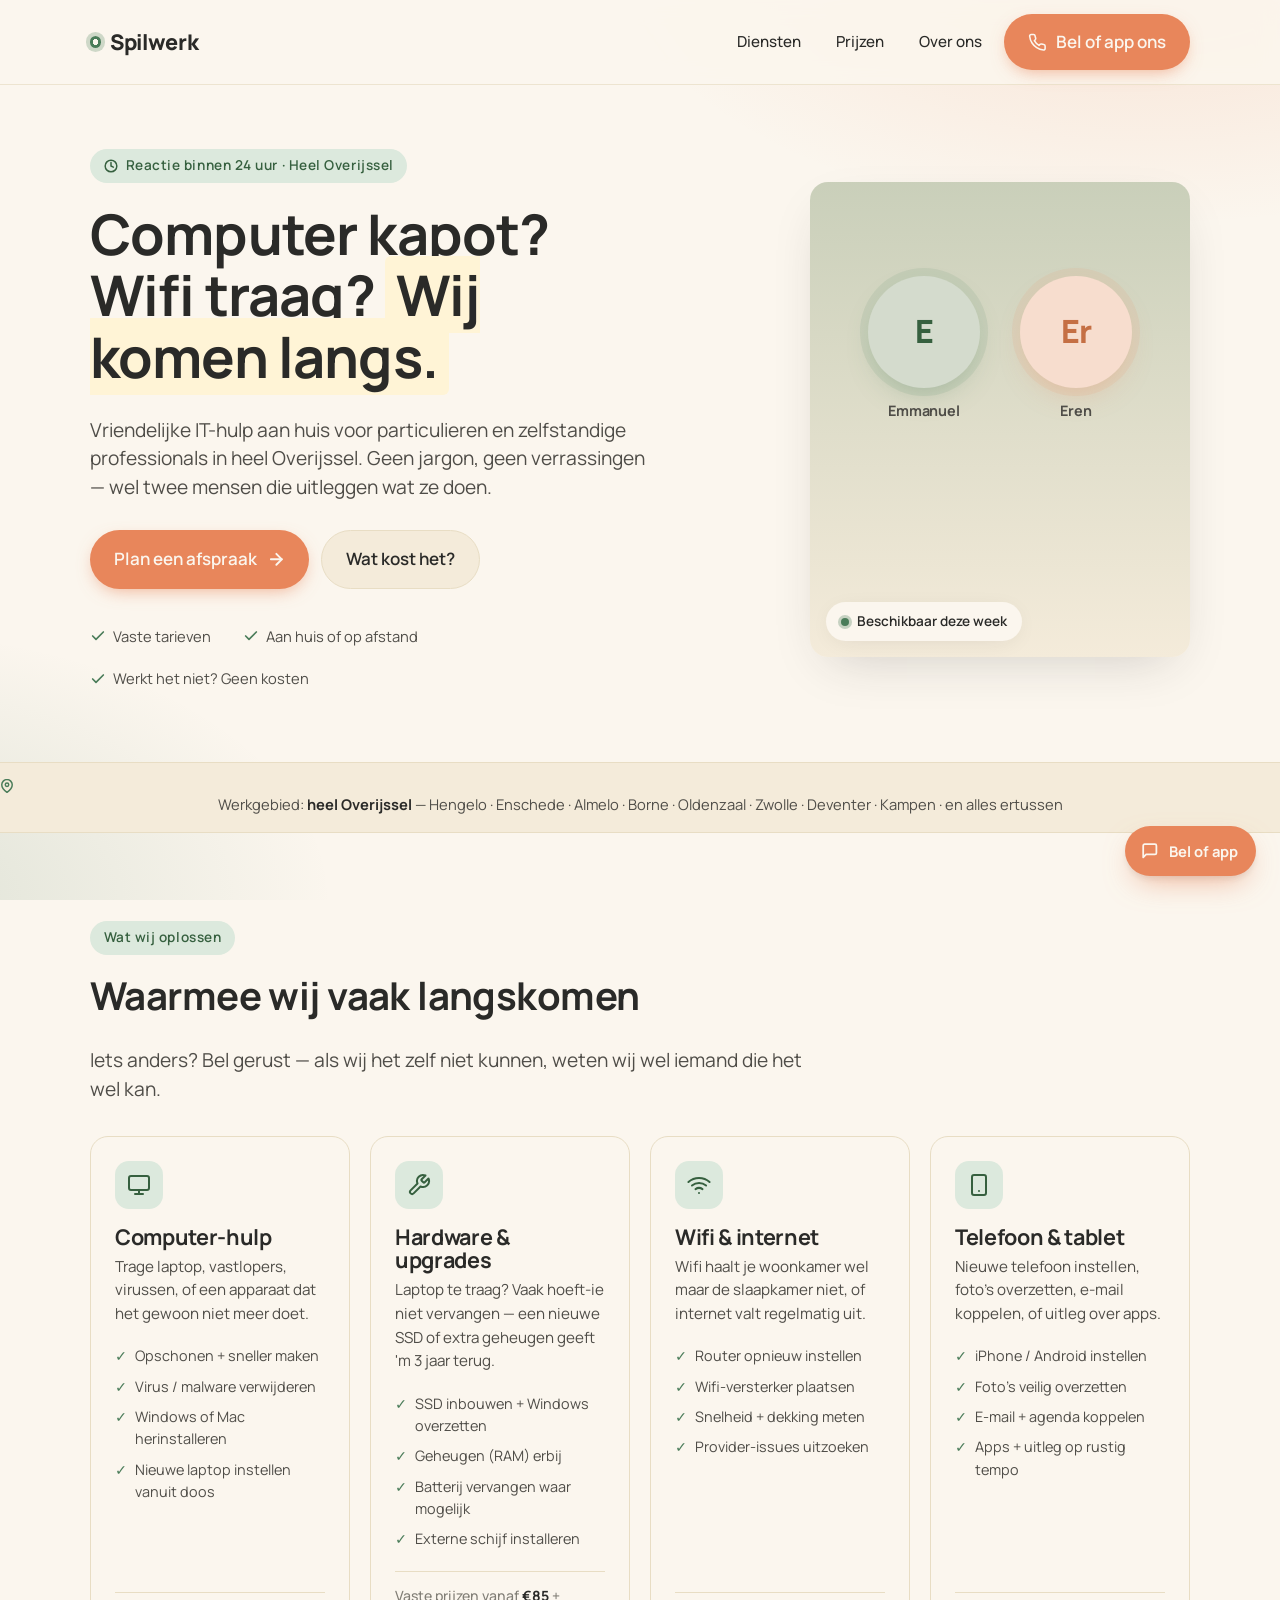
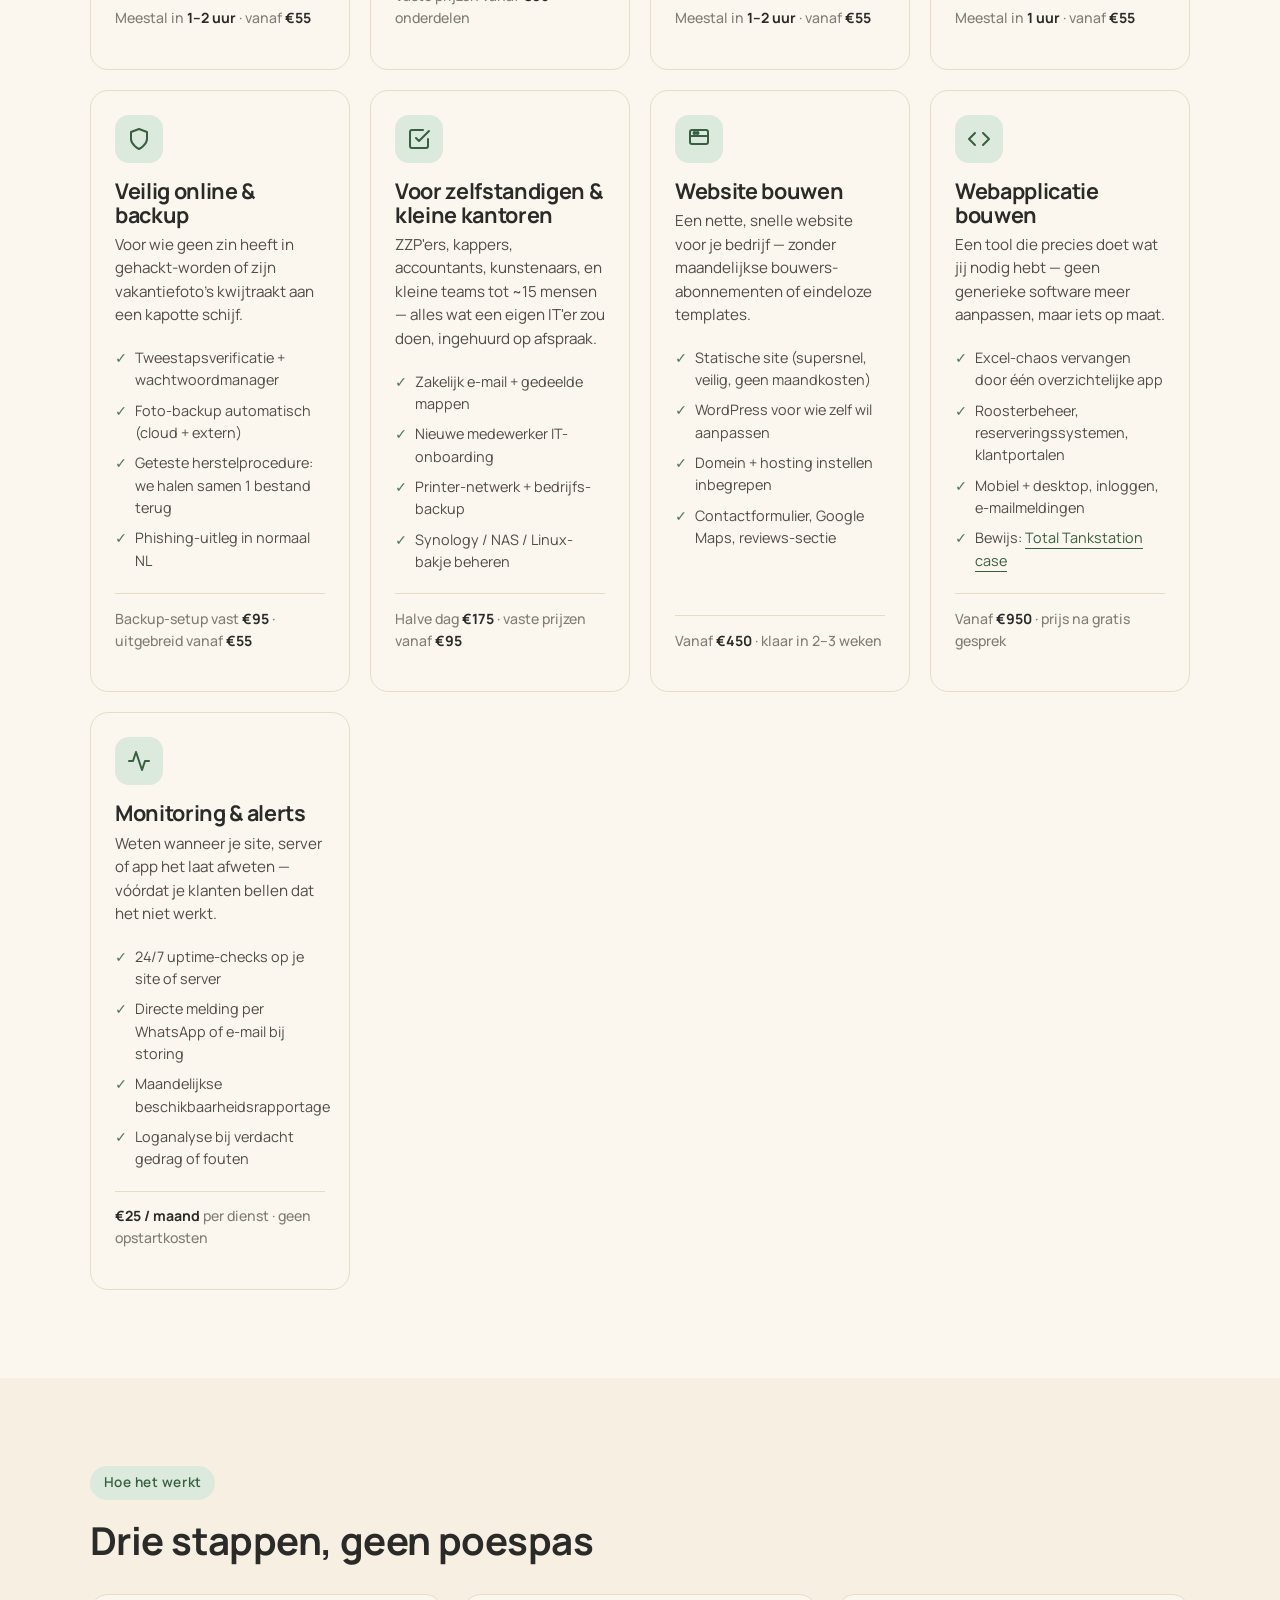
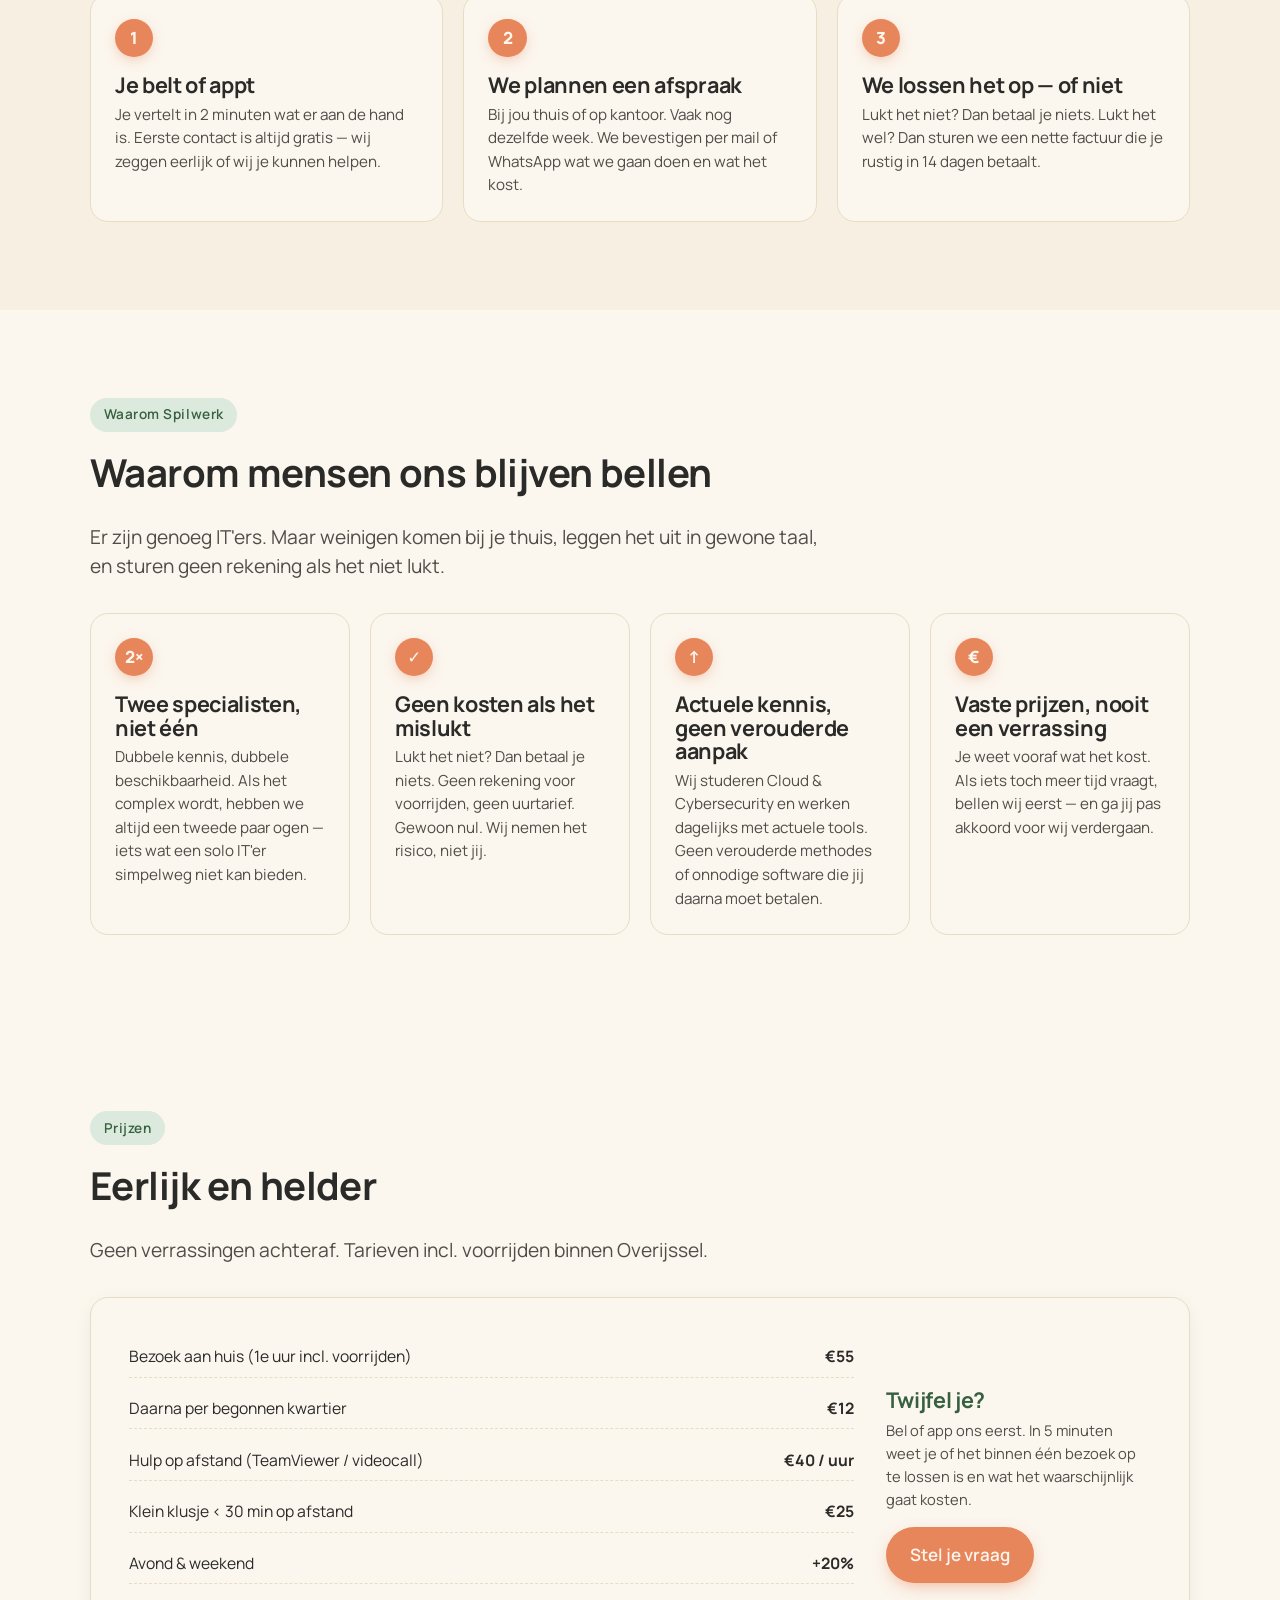
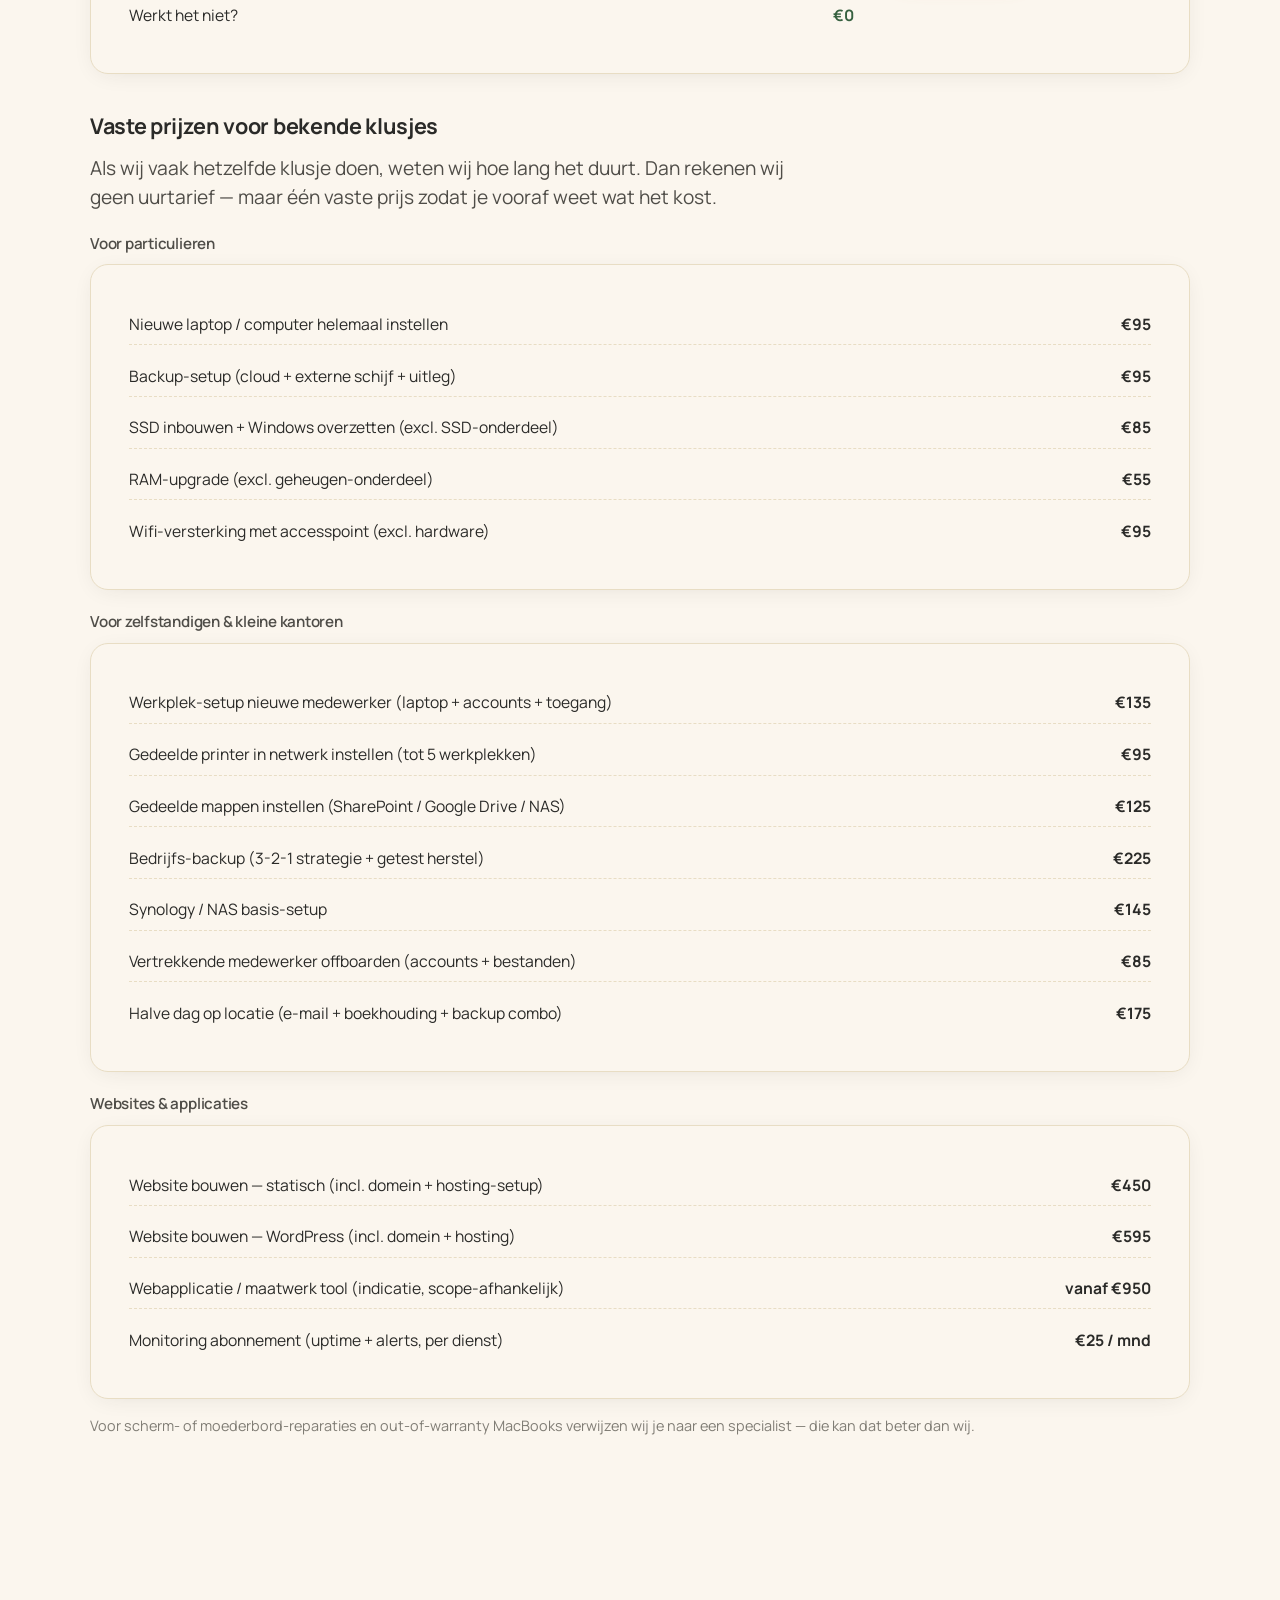
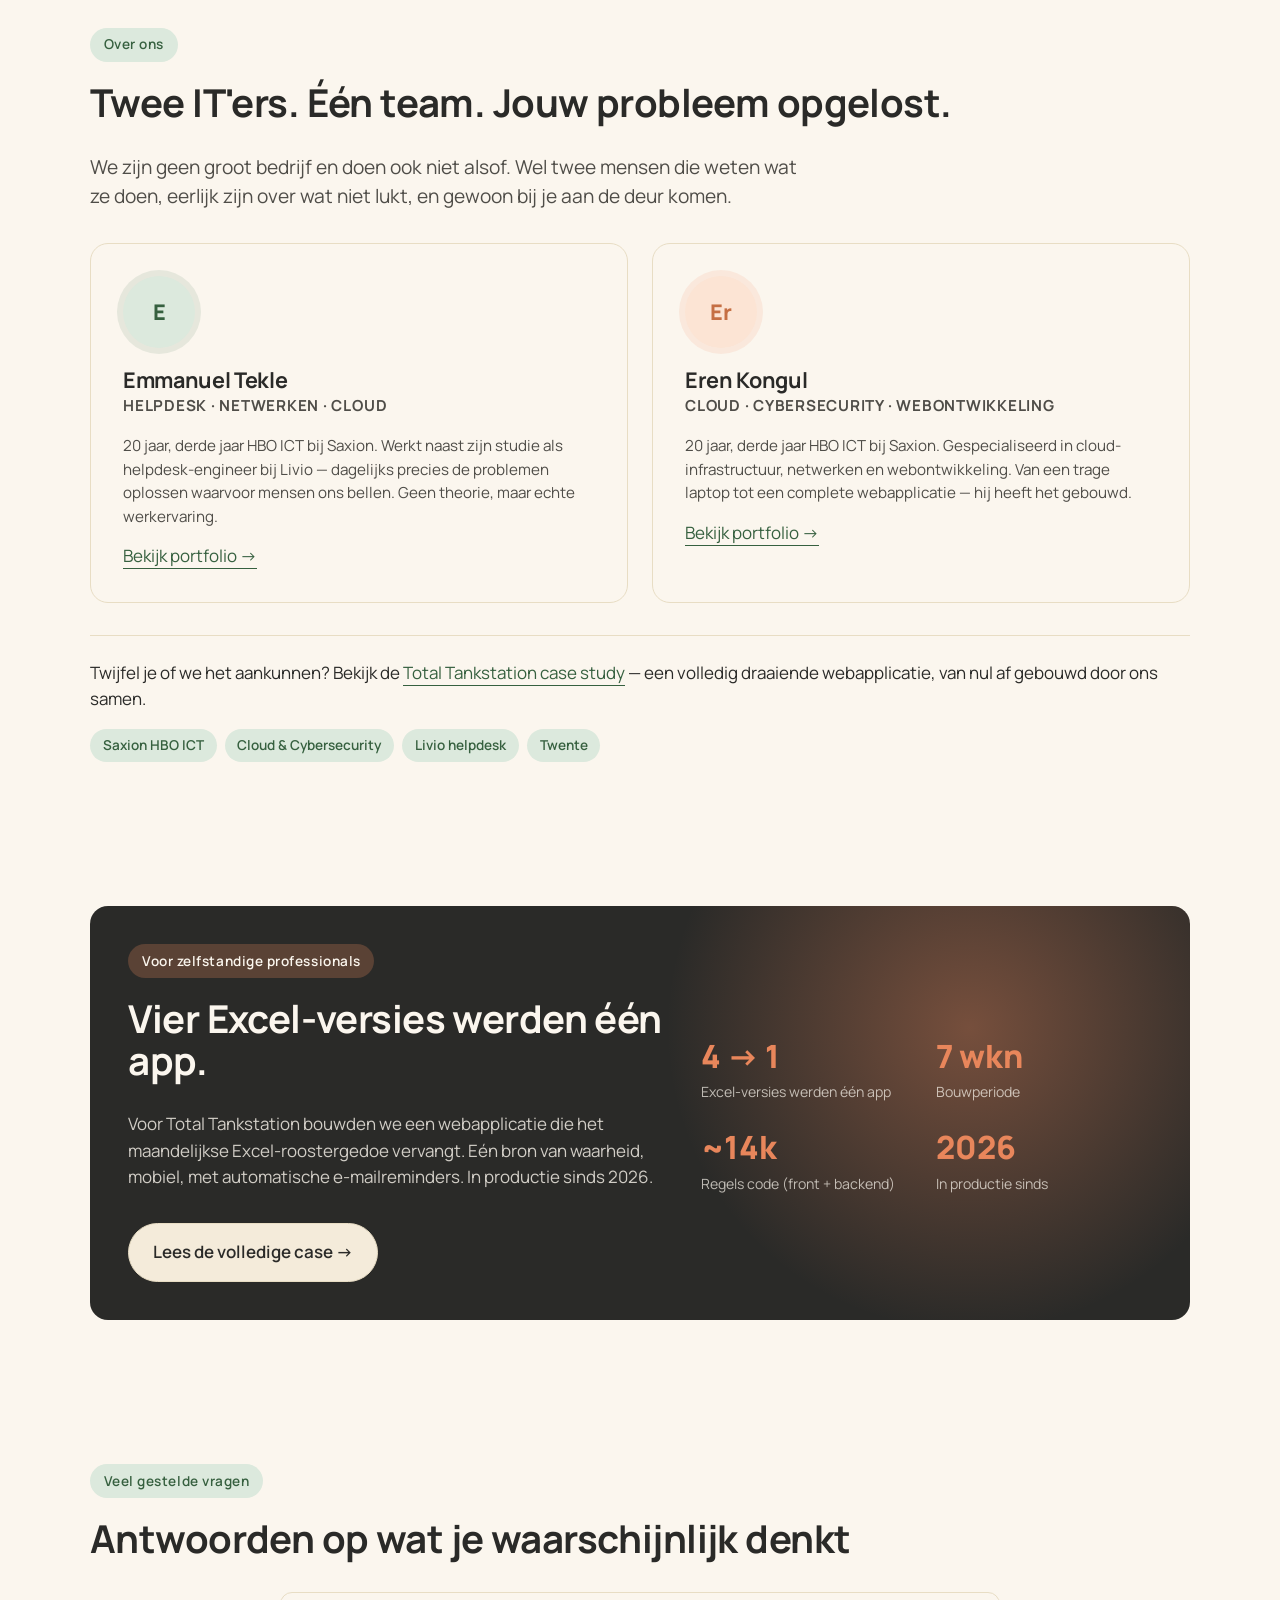
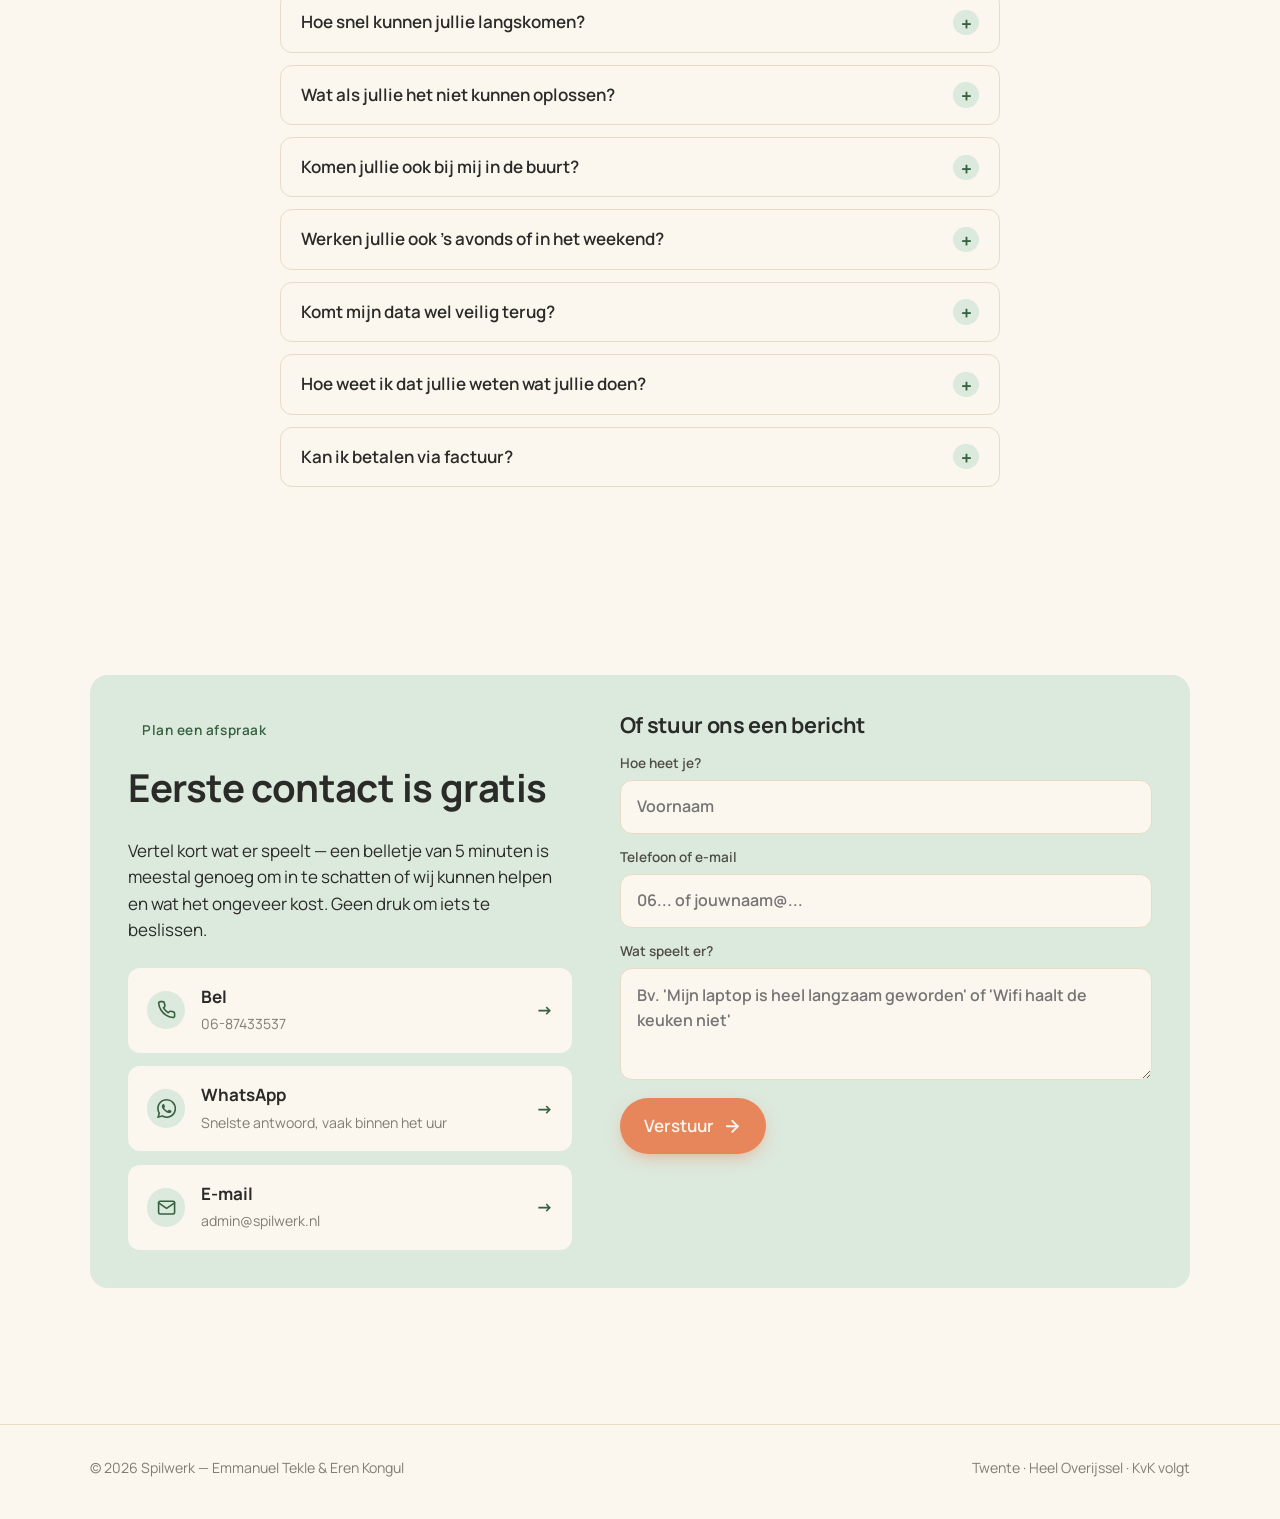
==== commit 9c1e4f47: "redesign over ons with two team cards, fix ages to 20, remove reviews, add animations" ====
--- a/site/index.html
+++ b/site/index.html
@@ -4,7 +4,7 @@
 <meta charset="utf-8" />
 <meta name="viewport" content="width=device-width, initial-scale=1" />
 <title>Spilwerk · IT-hulp aan huis voor heel Overijssel</title>
-<meta name="description" content="Computer kapot? Wifi traag? Telefoon doet raar? Nieuwe medewerker erbij? Ik kom langs of bel mee — vriendelijk, duidelijk, vaste tarieven. Voor particulieren, zelfstandige professionals en kleine kantoren in heel Overijssel." />
+<meta name="description" content="Computer kapot? Wifi traag? Telefoon doet raar? We komen langs of bellen mee — vriendelijk, duidelijk, vaste tarieven. Twee IT-specialisten aan huis voor particulieren en zelfstandige professionals in heel Overijssel." />
 <meta property="og:title" content="Spilwerk · IT-hulp aan huis Overijssel" />
 <meta property="og:description" content="Vriendelijke IT-hulp aan huis. Vanaf €60. Heel Overijssel." />
 <link rel="stylesheet" href="./assets/style.css" />
@@ -55,7 +55,17 @@
         </div>
       </div>
       <div>
-        <div class="portrait" aria-hidden="true">
+        <div class="portrait portrait--duo" aria-hidden="true">
+          <div class="portrait-duo">
+            <div class="portrait-person">
+              <div class="portrait-initial portrait-initial--green">E</div>
+              <span class="portrait-name">Emmanuel</span>
+            </div>
+            <div class="portrait-person">
+              <div class="portrait-initial portrait-initial--orange">Er</div>
+              <span class="portrait-name">Eren</span>
+            </div>
+          </div>
           <span class="badge-pill">Beschikbaar deze week</span>
         </div>
       </div>
@@ -228,12 +238,12 @@
         <div class="step">
           <div class="step-num">2</div>
           <h3>We plannen een afspraak</h3>
-          <p>Bij jou thuis of op kantoor. Vaak nog dezelfde week. Ik bevestig per mail of WhatsApp wat we gaan doen en wat het kost.</p>
+          <p>Bij jou thuis of op kantoor. Vaak nog dezelfde week. We bevestigen per mail of WhatsApp wat we gaan doen en wat het kost.</p>
         </div>
         <div class="step">
           <div class="step-num">3</div>
-          <h3>Ik los het op — of niet</h3>
-          <p>Lukt het niet? Dan betaal je niets. Lukt het wel? Dan sturen wij daarna een nette factuur die je rustig in 14 dagen betaalt.</p>
+          <h3>We lossen het op — of niet</h3>
+          <p>Lukt het niet? Dan betaal je niets. Lukt het wel? Dan sturen we een nette factuur die je rustig in 14 dagen betaalt.</p>
         </div>
       </div>
     </div>
@@ -243,14 +253,14 @@
   <section class="section reveal">
     <div class="container">
       <span class="eyebrow">Waarom Spilwerk</span>
-      <h2>Wat ons anders maakt</h2>
-      <p class="lede">Er zijn genoeg IT'ers — maar maar weinigen die zo werken als wij.</p>
+      <h2>Waarom mensen ons blijven bellen</h2>
+      <p class="lede">Er zijn genoeg IT'ers. Maar weinigen komen bij je thuis, leggen het uit in gewone taal, en sturen geen rekening als het niet lukt.</p>
 
       <div class="steps" style="grid-template-columns: repeat(auto-fit, minmax(220px, 1fr)); margin-top: 2rem;">
         <div class="step">
-          <div class="step-num">2</div>
+          <div class="step-num">2×</div>
           <h3>Twee specialisten, niet één</h3>
-          <p>Dubbele kennis, meer beschikbaarheid. Als het complex wordt hebben wij altijd een tweede paar ogen — iets wat een solo IT'er niet kan bieden.</p>
+          <p>Dubbele kennis, dubbele beschikbaarheid. Als het complex wordt, hebben we altijd een tweede paar ogen — iets wat een solo IT'er simpelweg niet kan bieden.</p>
         </div>
         <div class="step">
           <div class="step-num">✓</div>
@@ -339,52 +349,42 @@
     </div>
   </section>
 
-  <!-- ─── OVER MIJ ─── -->
+  <!-- ─── OVER ONS ─── -->
   <section class="section reveal" id="over">
     <div class="container">
       <span class="eyebrow">Over ons</span>
-      <h2>Wij zijn Emmanuel &amp; Eren</h2>
-      <div class="about">
-        <div>
-          <div class="portrait about-portrait" aria-hidden="true"></div>
-        </div>
-        <div>
-          <p><strong>Emmanuel Tekle</strong> — 21 jaar, derde jaar HBO ICT bij Saxion. Naast zijn studie werkt hij als helpdesk-engineer bij Livio, waar hij dagelijks precies de problemen oplost waarvoor mensen ons bellen. Geen theorie, maar echte werkervaring. <a class="link" href="https://emmanueltekle.nl" target="_blank" rel="noopener">Bekijk zijn portfolio →</a></p>
-          <p><strong>Eren Kongul</strong> — ook 21, ook derde jaar HBO ICT bij Saxion. Gespecialiseerd in cloud-infrastructuur, netwerken en webontwikkeling. Samen vormen wij een team dat breed inzetbaar is: van trage laptop tot website bouwen, van wifi-problemen tot maatwerk-applicaties. <a class="link" href="https://erenkongul.nl" target="_blank" rel="noopener">Bekijk zijn portfolio →</a></p>
-          <p>Wij kiezen voor eerlijkheid boven verkooppraatjes. Lukt iets niet, dan zeggen wij dat — en verwijzen wij door. Wij leggen uit wat wij doen, in gewone taal, op jouw tempo. Dat is hoe wij werken — en waarom mensen ons blijven bellen.</p>
-          <p>Twijfel je? Bekijk dan onze <a class="link" href="./werk/tankstation.html">case study voor Total Tankstation</a> — een volledig draaiende webapplicatie die wij van nul af hebben gebouwd.</p>
-          <div class="about-tags">
-            <span class="about-tag">Emmanuel Tekle</span>
-            <span class="about-tag">Eren Kongul</span>
-            <span class="about-tag">Saxion HBO ICT</span>
-            <span class="about-tag">Livio helpdesk</span>
-            <span class="about-tag">Twente</span>
-          </div>
-        </div>
-      </div>
-    </div>
-  </section>
-
-  <!-- ─── REVIEWS ─── -->
-  <section class="section reveal" style="background: color-mix(in srgb, var(--paper-2) 60%, transparent); border-radius: 0;">
-    <div class="container">
-      <span class="eyebrow">Ervaringen</span>
-      <h2>Wat klanten zeggen</h2>
-      <p class="lede">Wij zijn pas begonnen — eerlijke reviews van tevreden klanten helpen anderen een goede keuze te maken. Heb je ons al gebruikt? Wij stellen een review enorm op prijs.</p>
-
-      <div style="display: grid; grid-template-columns: repeat(auto-fit, minmax(270px, 1fr)); gap: 1.25rem; margin-top: 2rem;">
-        <div style="background: var(--paper); border: 1.5px solid var(--paper-3); border-radius: var(--radius); padding: 1.75rem; display: flex; flex-direction: column; gap: 0.75rem;">
-          <div style="color: var(--warm); font-size: 1.1rem; letter-spacing: 0.05em;">★★★★★</div>
-          <p style="color: var(--ink-2); font-style: italic; margin: 0; line-height: 1.6;">"Wij bouwen aan onze eerste reviews. Jij kunt hier de eerste zijn."</p>
-          <span style="font-size: 0.88rem; color: var(--ink-3); font-weight: 600;">— Eerste klant in Overijssel</span>
-        </div>
-        <div style="background: var(--paper); border: 1.5px dashed var(--paper-3); border-radius: var(--radius); padding: 1.75rem; display: flex; flex-direction: column; align-items: flex-start; justify-content: center; gap: 1rem;">
-          <p style="color: var(--ink-2); margin: 0;">Heb je ons al eens gebruikt? Een korte Google-review helpt enorm — en duurt minder dan 2 minuten.</p>
-          <a class="btn btn-secondary" href="https://g.page/r/spilwerk/review" target="_blank" rel="noopener" style="font-size: 0.9rem;">Laat een review achter →</a>
-        </div>
-      </div>
-    </div>
-  </section>
+      <h2>Twee IT'ers. Één team. Jouw probleem opgelost.</h2>
+      <p class="lede">We zijn geen groot bedrijf en doen ook niet alsof. Wel twee mensen die weten wat ze doen, eerlijk zijn over wat niet lukt, en gewoon bij je aan de deur komen.</p>
+
+      <div class="team-grid">
+        <div class="team-card">
+          <div class="team-avatar team-avatar--green">E</div>
+          <h3>Emmanuel Tekle</h3>
+          <p class="team-spec">Helpdesk · Netwerken · Cloud</p>
+          <p>20 jaar, derde jaar HBO ICT bij Saxion. Werkt naast zijn studie als helpdesk-engineer bij Livio — dagelijks precies de problemen oplossen waarvoor mensen ons bellen. Geen theorie, maar echte werkervaring.</p>
+          <a class="link" href="https://emmanueltekle.nl" target="_blank" rel="noopener">Bekijk portfolio →</a>
+        </div>
+        <div class="team-card">
+          <div class="team-avatar team-avatar--orange">Er</div>
+          <h3>Eren Kongul</h3>
+          <p class="team-spec">Cloud · Cybersecurity · Webontwikkeling</p>
+          <p>20 jaar, derde jaar HBO ICT bij Saxion. Gespecialiseerd in cloud-infrastructuur, netwerken en webontwikkeling. Van een trage laptop tot een complete webapplicatie — hij heeft het gebouwd.</p>
+          <a class="link" href="https://erenkongul.nl" target="_blank" rel="noopener">Bekijk portfolio →</a>
+        </div>
+      </div>
+
+      <div class="team-footer">
+        <p>Twijfel je of we het aankunnen? Bekijk de <a class="link" href="./werk/tankstation.html">Total Tankstation case study</a> — een volledig draaiende webapplicatie, van nul af gebouwd door ons samen.</p>
+        <div class="about-tags">
+          <span class="about-tag">Saxion HBO ICT</span>
+          <span class="about-tag">Cloud &amp; Cybersecurity</span>
+          <span class="about-tag">Livio helpdesk</span>
+          <span class="about-tag">Twente</span>
+        </div>
+      </div>
+    </div>
+  </section>
+
 
   <!-- ─── WERK TEASER ─── -->
   <section class="section-tight reveal">
@@ -447,7 +447,7 @@
         </details>
         <details>
           <summary>Hoe weet ik dat jullie weten wat jullie doen?</summary>
-          <div class="faq-body"><p>Eerlijk: wij zijn jong (21) en student. Maar Emmanuel werkt al ruim een jaar als helpdesk-engineer bij Livio, wij studeren allebei HBO ICT bij Saxion en hebben samen een complete server-omgeving gebouwd. Wij weten wat wij doen — en voor wat buiten onze expertise valt, zeggen wij dat eerlijk en verwijzen wij door.</p></div>
+          <div class="faq-body"><p>Eerlijk: wij zijn jong (20) en student. Maar Emmanuel werkt al ruim een jaar als helpdesk-engineer bij Livio, wij studeren allebei HBO ICT bij Saxion en hebben samen een complete server-omgeving gebouwd. Wij weten wat wij doen — en voor wat buiten onze expertise valt, zeggen wij dat eerlijk en verwijzen wij door.</p></div>
         </details>
         <details>
           <summary>Kan ik betalen via factuur?</summary>
--- a/site/assets/style.css
+++ b/site/assets/style.css
@@ -0,0 +1,715 @@
+/* Spilwerk — IT-hulp aan huis · Overijssel
+   Warme, vriendelijke single-page site
+   Font: Manrope (Google Fonts) — schoon en gezellig leesbaar
+*/
+
+@import url('https://fonts.googleapis.com/css2?family=Manrope:wght@400;500;600;700;800&display=swap');
+
+:root {
+  --paper:    #FBF6EE;
+  --paper-2:  #F4EBDA;
+  --paper-3:  #E8DDC4;
+  --ink:      #2A2A28;
+  --ink-2:    #4F4D48;
+  --ink-3:    #807D75;
+  --accent:   #4A7C59;       /* zacht groen — vertrouwen */
+  --accent-2: #36603F;       /* groen hover */
+  --accent-soft: #DCE9DD;    /* groen chip-bg */
+  --warm:     #E8865B;       /* warm oranje — CTA */
+  --warm-2:   #C56F44;       /* warm oranje hover */
+  --warm-soft:#FCE4D4;       /* warm chip-bg */
+  --highlight:#FFF4D6;       /* zachte gele highlight */
+
+  --font: 'Manrope', system-ui, -apple-system, sans-serif;
+  --max:  1180px;
+  --gutter: clamp(1.25rem, 4vw, 2.5rem);
+  --radius: 18px;
+  --radius-sm: 12px;
+  --shadow: 0 4px 24px -8px rgba(42, 42, 40, 0.12);
+  --shadow-lg: 0 18px 50px -20px rgba(42, 42, 40, 0.22);
+}
+
+* { box-sizing: border-box; }
+html, body { margin: 0; padding: 0; }
+html { scroll-behavior: smooth; -webkit-text-size-adjust: 100%; }
+
+body {
+  font-family: var(--font);
+  font-weight: 400;
+  font-size: clamp(15px, 1vw + 0.6rem, 17px);
+  line-height: 1.55;
+  color: var(--ink);
+  background: var(--paper);
+  background-image:
+    radial-gradient(ellipse 70% 50% at 90% -5%, color-mix(in srgb, var(--warm) 18%, transparent), transparent 60%),
+    radial-gradient(ellipse 60% 50% at -10% 100%, color-mix(in srgb, var(--accent) 16%, transparent), transparent 60%);
+  background-attachment: fixed;
+}
+
+::selection { background: var(--warm); color: var(--paper); }
+
+a { color: inherit; text-decoration: none; }
+a.link { color: var(--accent-2); border-bottom: 1px solid currentColor; padding-bottom: 1px; transition: color .2s ease; }
+a.link:hover { color: var(--warm-2); }
+
+img, svg { display: block; max-width: 100%; }
+
+p { margin: 0 0 1em; }
+
+/* ─── Layout primitives ──────────────────────────────────────────── */
+
+.container { max-width: var(--max); margin: 0 auto; padding: 0 var(--gutter); }
+
+.section { padding: clamp(3rem, 7vw, 5.5rem) 0; }
+.section-tight { padding: clamp(2rem, 5vw, 3.5rem) 0; }
+
+.eyebrow {
+  display: inline-flex; align-items: center; gap: 0.5rem;
+  font-weight: 600;
+  font-size: 0.85rem;
+  letter-spacing: 0.04em;
+  color: var(--accent-2);
+  background: var(--accent-soft);
+  padding: 0.4rem 0.85rem;
+  border-radius: 999px;
+  margin-bottom: 1.25rem;
+}
+
+h1, h2, h3, h4 {
+  font-family: var(--font);
+  font-weight: 700;
+  letter-spacing: -0.015em;
+  line-height: 1.1;
+  margin: 0 0 0.5em;
+  color: var(--ink);
+}
+h1 { font-size: clamp(2.25rem, 5.5vw, 3.5rem); }
+h2 { font-size: clamp(1.75rem, 3.5vw, 2.4rem); margin-bottom: 0.75em; }
+h3 { font-size: clamp(1.15rem, 2vw, 1.35rem); }
+h4 { font-size: 1rem; }
+
+.lede { font-size: clamp(1.1rem, 1.5vw, 1.25rem); color: var(--ink-2); line-height: 1.5; max-width: 38em; }
+
+/* ─── Buttons ────────────────────────────────────────────────────── */
+
+.btn {
+  display: inline-flex; align-items: center; gap: 0.6rem;
+  font: inherit; font-weight: 600;
+  cursor: pointer;
+  padding: 0.95rem 1.5rem;
+  border-radius: 999px;
+  border: 0;
+  text-decoration: none;
+  transition: transform .15s ease, background-color .2s ease, box-shadow .2s ease, color .2s ease;
+  white-space: nowrap;
+}
+.btn-primary {
+  background: var(--warm);
+  color: var(--paper);
+  box-shadow: 0 6px 18px -6px color-mix(in srgb, var(--warm) 70%, transparent);
+}
+.btn-primary:hover { background: var(--warm-2); transform: translateY(-2px); box-shadow: 0 10px 24px -6px color-mix(in srgb, var(--warm) 65%, transparent); }
+.btn-secondary {
+  background: var(--paper-2);
+  color: var(--ink);
+  border: 1.5px solid var(--paper-3);
+}
+.btn-secondary:hover { background: var(--paper-3); transform: translateY(-2px); }
+.btn-ghost {
+  background: transparent;
+  color: var(--ink);
+  padding: 0.5rem 0.85rem;
+}
+.btn-ghost:hover { color: var(--warm-2); }
+
+.btn-icon { width: 1.1em; height: 1.1em; flex-shrink: 0; }
+
+/* ─── Header ─────────────────────────────────────────────────────── */
+
+.site-header {
+  position: sticky; top: 0; z-index: 50;
+  background: color-mix(in srgb, var(--paper) 88%, transparent);
+  backdrop-filter: blur(10px) saturate(160%);
+  border-bottom: 1px solid color-mix(in srgb, var(--paper-3) 70%, transparent);
+}
+.site-header .container {
+  display: flex; align-items: center; justify-content: space-between;
+  padding-top: 0.85rem; padding-bottom: 0.85rem;
+}
+.brand {
+  display: inline-flex; align-items: center; gap: 0.55rem;
+  font-weight: 800;
+  font-size: 1.35rem;
+  color: var(--ink);
+  letter-spacing: -0.015em;
+}
+.brand-dot {
+  width: 0.7rem; height: 0.7rem; border-radius: 50%;
+  background: radial-gradient(circle, var(--paper) 0 35%, var(--accent) 36% 100%);
+  box-shadow: 0 0 0 4px color-mix(in srgb, var(--accent) 25%, transparent);
+}
+.site-header nav { display: flex; gap: 0.5rem; align-items: center; }
+.site-header nav a.btn-ghost { font-weight: 500; font-size: 0.95rem; }
+@media (max-width: 600px) { .site-header nav .hide-sm { display: none; } }
+
+/* ─── Hero ───────────────────────────────────────────────────────── */
+
+.hero {
+  padding: clamp(2.5rem, 5vw, 4rem) 0 clamp(2.5rem, 6vw, 4.5rem);
+}
+.hero-grid {
+  display: grid;
+  grid-template-columns: minmax(0, 1.2fr) minmax(0, 1fr);
+  gap: clamp(2rem, 5vw, 4rem);
+  align-items: center;
+}
+@media (max-width: 800px) { .hero-grid { grid-template-columns: 1fr; } }
+
+.hero h1 strong { color: var(--accent-2); font-weight: 800; }
+.hero h1 .highlight {
+  background: var(--highlight);
+  padding: 0 0.2em;
+  border-radius: 6px;
+  box-decoration-break: clone;
+}
+.hero-cta-row { display: flex; gap: 0.75rem; flex-wrap: wrap; margin-top: 1.75rem; }
+
+.hero-trust {
+  display: flex; gap: 1.25rem 2rem; flex-wrap: wrap;
+  margin-top: 2.25rem;
+  font-size: 0.92rem;
+  color: var(--ink-2);
+}
+.hero-trust span { display: inline-flex; align-items: center; gap: 0.45rem; }
+.hero-trust svg { color: var(--accent); }
+
+/* Hero portrait (placeholder = monogram, vervang met foto) */
+.portrait {
+  width: 100%; max-width: 380px;
+  aspect-ratio: 4 / 5;
+  margin-left: auto;
+  border-radius: var(--radius);
+  background:
+    linear-gradient(180deg, color-mix(in srgb, var(--accent) 25%, var(--paper-2)), var(--paper-2));
+  position: relative;
+  overflow: hidden;
+  box-shadow: var(--shadow-lg);
+  display: grid; place-items: center;
+}
+.portrait::after {
+  content: "E";
+  font-family: var(--font); font-weight: 800;
+  font-size: clamp(8rem, 18vw, 12rem);
+  color: var(--accent-2);
+  opacity: 0.85;
+}
+.portrait .badge-pill {
+  position: absolute; left: 1rem; bottom: 1rem;
+  background: var(--paper); color: var(--ink);
+  padding: 0.55rem 0.95rem;
+  border-radius: 999px;
+  font-size: 0.85rem; font-weight: 600;
+  display: inline-flex; align-items: center; gap: 0.5rem;
+  box-shadow: var(--shadow);
+}
+.portrait .badge-pill::before {
+  content: ""; width: 0.5rem; height: 0.5rem; border-radius: 50%; background: var(--accent);
+  box-shadow: 0 0 0 3px color-mix(in srgb, var(--accent) 30%, transparent);
+}
+
+/* ─── Diensten cards ─────────────────────────────────────────────── */
+
+.diensten-grid {
+  display: grid;
+  grid-template-columns: repeat(auto-fit, minmax(260px, 1fr));
+  gap: 1.25rem;
+  margin-top: 2rem;
+}
+.dienst-card {
+  background: var(--paper);
+  border: 1.5px solid var(--paper-3);
+  border-radius: var(--radius);
+  padding: 1.5rem;
+  transition: transform .2s ease, border-color .2s ease, box-shadow .2s ease;
+  display: flex; flex-direction: column;
+}
+.dienst-card:hover {
+  transform: translateY(-3px);
+  border-color: var(--accent);
+  box-shadow: var(--shadow);
+}
+.dienst-icon {
+  width: 3rem; height: 3rem;
+  border-radius: 14px;
+  background: var(--accent-soft);
+  color: var(--accent-2);
+  display: grid; place-items: center;
+  margin-bottom: 1rem;
+}
+.dienst-icon svg { width: 1.5rem; height: 1.5rem; }
+.dienst-card h3 { margin-bottom: 0.4rem; }
+.dienst-card p { color: var(--ink-2); font-size: 0.95rem; margin: 0 0 1rem; }
+.dienst-card ul { list-style: none; padding: 0; margin: 0 0 1rem; font-size: 0.9rem; color: var(--ink-2); }
+.dienst-card ul li { padding: 0.25rem 0; padding-left: 1.25rem; position: relative; }
+.dienst-card ul li::before {
+  content: "✓";
+  position: absolute; left: 0; top: 0.25rem;
+  color: var(--accent);
+  font-weight: 700;
+}
+.dienst-card .price-line {
+  margin-top: auto;
+  font-size: 0.88rem;
+  color: var(--ink-3);
+  font-weight: 500;
+  border-top: 1px solid var(--paper-3);
+  padding-top: 0.85rem;
+}
+.dienst-card .price-line b { color: var(--ink); font-weight: 700; }
+
+/* ─── Hoe het werkt ─────────────────────────────────────────────── */
+
+.steps {
+  display: grid;
+  grid-template-columns: repeat(3, 1fr);
+  gap: 1.25rem;
+  margin-top: 2rem;
+}
+.step {
+  background: var(--paper);
+  border-radius: var(--radius);
+  padding: 1.5rem;
+  border: 1.5px solid var(--paper-3);
+  position: relative;
+}
+.step-num {
+  width: 2.4rem; height: 2.4rem;
+  border-radius: 50%;
+  background: var(--warm);
+  color: var(--paper);
+  display: grid; place-items: center;
+  font-weight: 800;
+  font-size: 1.05rem;
+  margin-bottom: 1rem;
+  box-shadow: 0 4px 14px -4px color-mix(in srgb, var(--warm) 60%, transparent);
+}
+.step h3 { margin-bottom: 0.35rem; }
+.step p { color: var(--ink-2); margin: 0; font-size: 0.95rem; }
+@media (max-width: 800px) { .steps { grid-template-columns: 1fr; } }
+
+/* ─── Prijzen ────────────────────────────────────────────────────── */
+
+.prijs-block {
+  background: var(--paper);
+  border: 1.5px solid var(--paper-3);
+  border-radius: var(--radius);
+  padding: clamp(1.75rem, 3vw, 2.5rem);
+  display: grid;
+  grid-template-columns: minmax(0, 1fr) auto;
+  gap: 2rem;
+  align-items: center;
+  box-shadow: var(--shadow);
+}
+.prijs-tabel { display: grid; gap: 0.65rem; font-size: 0.98rem; }
+.prijs-tabel .row { display: flex; justify-content: space-between; gap: 1rem; padding: 0.5rem 0; border-bottom: 1px dashed var(--paper-3); }
+.prijs-tabel .row:last-child { border-bottom: 0; }
+.prijs-tabel .row b { color: var(--ink); font-weight: 700; }
+.prijs-side h3 { color: var(--accent-2); margin-bottom: 0.5rem; }
+.prijs-side p { color: var(--ink-2); margin: 0 0 1rem; max-width: 18em; font-size: 0.92rem; }
+@media (max-width: 700px) { .prijs-block { grid-template-columns: 1fr; } }
+
+/* ─── Over mij ───────────────────────────────────────────────────── */
+
+.about {
+  display: grid;
+  grid-template-columns: minmax(0, 1fr) minmax(0, 1.2fr);
+  gap: clamp(1.5rem, 4vw, 3rem);
+  align-items: center;
+  background: var(--paper);
+  border-radius: var(--radius);
+  padding: clamp(1.5rem, 3vw, 2.5rem);
+  border: 1.5px solid var(--paper-3);
+}
+.about-portrait { aspect-ratio: 1; max-width: 280px; margin-left: 0; }
+.about-portrait::after { font-size: clamp(6rem, 12vw, 9rem); }
+.about-tags { display: flex; gap: 0.5rem; flex-wrap: wrap; margin-top: 1rem; }
+.about-tag {
+  background: var(--accent-soft); color: var(--accent-2);
+  padding: 0.35rem 0.8rem;
+  border-radius: 999px;
+  font-size: 0.85rem;
+  font-weight: 600;
+}
+@media (max-width: 800px) { .about { grid-template-columns: 1fr; } .about-portrait { margin: 0 auto; } }
+
+/* ─── Werk teaser ────────────────────────────────────────────────── */
+
+.werk-teaser {
+  background: var(--ink);
+  color: var(--paper);
+  border-radius: var(--radius);
+  padding: clamp(1.75rem, 3vw, 2.5rem);
+  display: grid;
+  grid-template-columns: minmax(0, 1.2fr) minmax(0, 1fr);
+  gap: 2rem;
+  align-items: center;
+  position: relative;
+  overflow: hidden;
+}
+.werk-teaser::before {
+  content: ""; position: absolute; right: -10%; top: -50%;
+  width: 60%; aspect-ratio: 1; border-radius: 50%;
+  background: radial-gradient(circle, var(--warm) 0%, transparent 65%);
+  opacity: 0.4;
+}
+.werk-teaser > * { position: relative; }
+.werk-teaser h2 { color: var(--paper); }
+.werk-teaser p { color: color-mix(in srgb, var(--paper) 80%, transparent); }
+.werk-teaser .stats { display: grid; grid-template-columns: 1fr 1fr; gap: 1.25rem; }
+.werk-teaser .stat-num { font-size: 2rem; font-weight: 800; color: var(--warm); }
+.werk-teaser .stat-label { font-size: 0.88rem; color: color-mix(in srgb, var(--paper) 70%, transparent); }
+@media (max-width: 700px) { .werk-teaser { grid-template-columns: 1fr; } }
+
+/* ─── FAQ ────────────────────────────────────────────────────────── */
+
+.faq { max-width: 720px; margin: 0 auto; }
+.faq details {
+  background: var(--paper);
+  border: 1.5px solid var(--paper-3);
+  border-radius: var(--radius-sm);
+  padding: 1rem 1.25rem;
+  margin-bottom: 0.75rem;
+  transition: border-color .2s ease;
+}
+.faq details[open] { border-color: var(--accent); }
+.faq summary {
+  cursor: pointer;
+  list-style: none;
+  font-weight: 600;
+  color: var(--ink);
+  display: flex; align-items: center; justify-content: space-between;
+  gap: 1rem;
+}
+.faq summary::-webkit-details-marker { display: none; }
+.faq summary::after {
+  content: "+";
+  width: 1.6rem; height: 1.6rem;
+  border-radius: 50%;
+  background: var(--accent-soft); color: var(--accent-2);
+  display: grid; place-items: center;
+  font-size: 1.2rem; font-weight: 700;
+  transition: transform .2s ease;
+  flex-shrink: 0;
+}
+.faq details[open] summary::after { transform: rotate(45deg); }
+.faq .faq-body { padding-top: 0.85rem; color: var(--ink-2); }
+.faq .faq-body p:last-child { margin-bottom: 0; }
+
+/* ─── Contact ────────────────────────────────────────────────────── */
+
+.contact {
+  background: var(--accent-soft);
+  border-radius: var(--radius);
+  padding: clamp(1.75rem, 3vw, 2.5rem);
+  display: grid;
+  grid-template-columns: minmax(0, 1fr) minmax(0, 1.2fr);
+  gap: clamp(1.5rem, 4vw, 3rem);
+  align-items: start;
+}
+.contact h2 { color: var(--ink); }
+.contact-options { display: grid; gap: 0.85rem; margin-top: 1.5rem; }
+.contact-options a {
+  background: var(--paper);
+  border-radius: var(--radius-sm);
+  padding: 0.95rem 1.1rem;
+  display: grid;
+  grid-template-columns: 2.4rem 1fr auto;
+  gap: 0.95rem;
+  align-items: center;
+  border: 1.5px solid transparent;
+  transition: border-color .2s ease, transform .15s ease;
+}
+.contact-options a:hover { border-color: var(--accent); transform: translateY(-2px); }
+.contact-options .ico {
+  width: 2.4rem; height: 2.4rem;
+  border-radius: 50%;
+  background: var(--accent-soft);
+  color: var(--accent-2);
+  display: grid; place-items: center;
+}
+.contact-options .ico svg { width: 1.2rem; height: 1.2rem; }
+.contact-options .label { font-weight: 700; }
+.contact-options .sub { color: var(--ink-3); font-size: 0.88rem; }
+.contact-options .arrow { color: var(--accent-2); font-weight: 800; }
+
+.form { display: grid; gap: 0.85rem; }
+.form label {
+  display: grid; gap: 0.35rem;
+  font-size: 0.85rem; font-weight: 600;
+  color: var(--ink-2);
+}
+.form input, .form textarea {
+  font: inherit;
+  background: var(--paper);
+  border: 1.5px solid var(--paper-3);
+  border-radius: var(--radius-sm);
+  padding: 0.85rem 1rem;
+  font-size: 1rem;
+  color: var(--ink);
+  transition: border-color .2s ease, background-color .2s ease;
+}
+.form input:focus, .form textarea:focus {
+  outline: 0; border-color: var(--accent);
+  background: var(--paper);
+}
+.form textarea { min-height: 7rem; resize: vertical; font-family: inherit; }
+.form button { justify-self: start; margin-top: 0.25rem; }
+@media (max-width: 800px) { .contact { grid-template-columns: 1fr; } }
+
+/* ─── Service-strook ─────────────────────────────────────────────── */
+
+.regio-strip {
+  background: var(--paper-2);
+  border-top: 1px solid var(--paper-3);
+  border-bottom: 1px solid var(--paper-3);
+  padding: 1rem 0;
+  text-align: center;
+  font-size: 0.92rem;
+  color: var(--ink-2);
+}
+.regio-strip b { color: var(--ink); font-weight: 700; }
+.regio-strip svg { color: var(--accent); vertical-align: -0.1em; margin-right: 0.4em; }
+
+/* ─── Footer ─────────────────────────────────────────────────────── */
+
+.site-footer {
+  border-top: 1px solid var(--paper-3);
+  padding: 2rem 0 2.5rem;
+  margin-top: 3rem;
+  font-size: 0.88rem;
+  color: var(--ink-3);
+}
+.site-footer .container {
+  display: flex; justify-content: space-between; gap: 1rem; flex-wrap: wrap;
+}
+
+/* ─── Floating contact widget (script.js injected) ───────────────── */
+
+.contact-widget {
+  position: fixed;
+  right: clamp(1rem, 3vw, 1.5rem);
+  bottom: clamp(1rem, 3vw, 1.5rem);
+  z-index: 60;
+  font-family: var(--font);
+}
+.contact-widget__toggle {
+  display: inline-flex; align-items: center; gap: 0.6rem;
+  padding: 0.85rem 1.15rem 0.85rem 1rem;
+  background: var(--warm); color: var(--paper);
+  border: 0; border-radius: 999px;
+  cursor: pointer;
+  font: inherit; font-weight: 700;
+  font-size: 0.92rem;
+  box-shadow: 0 12px 30px -10px color-mix(in srgb, var(--warm) 65%, transparent), 0 4px 10px -4px rgba(42,42,40,0.2);
+  transition: background-color .2s ease, transform .2s ease;
+}
+.contact-widget__toggle:hover { background: var(--warm-2); transform: translateY(-2px); }
+.contact-widget__toggle svg { width: 1.1rem; height: 1.1rem; }
+.contact-widget__menu {
+  list-style: none;
+  margin: 0; padding: 0;
+  position: absolute; right: 0; bottom: calc(100% + 0.6rem);
+  display: flex; flex-direction: column; gap: 0.5rem;
+  min-width: 14rem;
+  opacity: 0; visibility: hidden;
+  transform: translateY(8px) scale(0.96);
+  transform-origin: bottom right;
+  transition: opacity .2s ease, transform .2s cubic-bezier(.2,.7,.2,1), visibility 0s linear .2s;
+}
+.contact-widget.is-open .contact-widget__menu {
+  opacity: 1; visibility: visible;
+  transform: none;
+  transition: opacity .25s ease, transform .25s cubic-bezier(.2,.7,.2,1), visibility 0s;
+}
+.contact-widget__item {
+  display: flex; flex-direction: column; gap: 0.15rem;
+  padding: 0.8rem 1.05rem;
+  background: var(--paper);
+  border: 1.5px solid var(--paper-3);
+  color: var(--ink);
+  border-radius: 14px;
+  text-decoration: none;
+  transition: background .2s ease, color .2s ease, border-color .2s ease, transform .2s ease;
+  box-shadow: 0 6px 18px -8px rgba(42,42,40,0.18);
+}
+.contact-widget__item:hover {
+  background: var(--accent); color: var(--paper); border-color: var(--accent);
+  transform: translateX(-2px);
+}
+.contact-widget__item-label { font-weight: 700; font-size: 0.92rem; }
+.contact-widget__item-sub { font-size: 0.82rem; color: var(--ink-3); }
+.contact-widget__item:hover .contact-widget__item-sub { color: color-mix(in srgb, var(--paper) 85%, transparent); }
+@media (max-width: 540px) {
+  .contact-widget__toggle { padding: 0.85rem; }
+  .contact-widget__label { display: none; }
+}
+
+/* ─── Reveal on scroll ───────────────────────────────────────────── */
+
+.reveal { opacity: 0; transform: translateY(14px); transition: opacity .8s ease, transform .8s cubic-bezier(.2,.7,.2,1); }
+.reveal.is-in { opacity: 1; transform: none; }
+@media (prefers-reduced-motion: reduce) { .reveal { opacity: 1; transform: none; transition: none; } }
+
+/* ─── Werk page (case study) — light styling for tankstation.html ── */
+
+.case-hero {
+  padding: clamp(2rem, 5vw, 4rem) 0 clamp(1.5rem, 3vw, 2.5rem);
+}
+.case-meta-row {
+  display: flex; gap: 1.5rem 2rem; flex-wrap: wrap;
+  margin-top: 1.5rem;
+  font-size: 0.92rem;
+  color: var(--ink-2);
+}
+.case-meta-row b { color: var(--ink); font-weight: 700; margin-right: 0.4em; }
+.case-body {
+  display: grid;
+  grid-template-columns: minmax(0, 7fr) minmax(0, 4fr);
+  gap: clamp(2rem, 5vw, 4rem);
+}
+@media (max-width: 900px) { .case-body { grid-template-columns: 1fr; } }
+.case-body .prose h3 { margin: 2rem 0 0.5rem; }
+.case-body .prose h3:first-child { margin-top: 0; }
+.case-body .prose p { max-width: 38em; }
+.case-body .prose ul li { padding: 0.25rem 0; }
+.case-body .prose code, .case-body .prose .pill {
+  font-family: ui-monospace, SFMono-Regular, monospace;
+  font-size: 0.88em;
+  background: var(--paper-2);
+  padding: 0.1em 0.45em;
+  border-radius: 6px;
+}
+.aside-card {
+  background: var(--paper);
+  border: 1.5px solid var(--paper-3);
+  border-radius: var(--radius);
+  padding: 1.5rem;
+  margin-bottom: 1rem;
+}
+.aside-card h4 { margin-bottom: 0.85rem; color: var(--accent-2); }
+.aside-card dl { display: grid; grid-template-columns: auto 1fr; gap: 0.4rem 1rem; margin: 0; font-size: 0.92rem; }
+.aside-card dt { color: var(--ink-3); }
+.aside-card dd { margin: 0; color: var(--ink); font-weight: 600; }
+.before-after {
+  display: grid; grid-template-columns: 1fr 1fr;
+  gap: 1rem;
+  margin: 1.5rem 0;
+}
+.before-after > div { background: var(--paper); border: 1.5px solid var(--paper-3); border-radius: var(--radius-sm); padding: 1.25rem; }
+.before-after .label { font-size: 0.85rem; font-weight: 700; margin-bottom: 0.5rem; }
+.before-after .before .label { color: var(--warm-2); }
+.before-after .after .label { color: var(--accent-2); }
+@media (max-width: 600px) { .before-after { grid-template-columns: 1fr; } }
+
+/* ─── Team grid (Over ons) ───────────────────────────────────────── */
+
+.team-grid {
+  display: grid;
+  grid-template-columns: 1fr 1fr;
+  gap: 1.5rem;
+  margin-top: 2rem;
+}
+@media (max-width: 700px) { .team-grid { grid-template-columns: 1fr; } }
+
+.team-card {
+  background: var(--paper);
+  border: 1.5px solid var(--paper-3);
+  border-radius: var(--radius);
+  padding: 2rem;
+  transition: transform .25s ease, border-color .25s ease, box-shadow .25s ease;
+}
+.team-card:hover {
+  transform: translateY(-4px);
+  border-color: var(--accent);
+  box-shadow: var(--shadow);
+}
+.team-avatar {
+  width: 4.5rem; height: 4.5rem;
+  border-radius: 50%;
+  display: grid; place-items: center;
+  font-weight: 800; font-size: 1.35rem;
+  margin-bottom: 1.25rem;
+  letter-spacing: -0.02em;
+}
+.team-avatar--green {
+  background: var(--accent-soft); color: var(--accent-2);
+  box-shadow: 0 0 0 6px color-mix(in srgb, var(--accent) 12%, transparent);
+}
+.team-avatar--orange {
+  background: var(--warm-soft); color: var(--warm-2);
+  box-shadow: 0 0 0 6px color-mix(in srgb, var(--warm) 12%, transparent);
+}
+.team-card h3 { margin-bottom: 0.2rem; }
+.team-spec {
+  font-size: 0.8rem; font-weight: 700;
+  color: var(--accent-2); letter-spacing: 0.05em;
+  text-transform: uppercase; margin: 0 0 1rem;
+}
+.team-card p { color: var(--ink-2); font-size: 0.95rem; }
+.team-footer {
+  margin-top: 2rem; padding-top: 1.5rem;
+  border-top: 1px solid var(--paper-3);
+}
+
+/* ─── Hero portrait duo ──────────────────────────────────────────── */
+
+.portrait--duo::after { content: ""; font-size: 0; }
+.portrait-duo {
+  display: flex; flex-direction: row;
+  align-items: center; justify-content: center;
+  gap: 2.5rem;
+  padding: 1.5rem;
+}
+.portrait-person {
+  display: flex; flex-direction: column;
+  align-items: center; gap: 0.75rem;
+}
+.portrait-initial {
+  width: 7rem; height: 7rem;
+  border-radius: 50%;
+  display: grid; place-items: center;
+  font-weight: 800; font-size: 2rem;
+  letter-spacing: -0.02em;
+  transition: transform .3s ease;
+}
+.portrait-initial:hover { transform: scale(1.06); }
+.portrait-initial--green {
+  background: color-mix(in srgb, var(--accent) 22%, var(--paper));
+  color: var(--accent-2);
+  box-shadow: 0 0 0 8px color-mix(in srgb, var(--accent) 10%, transparent),
+              0 12px 30px -10px color-mix(in srgb, var(--accent) 35%, transparent);
+}
+.portrait-initial--orange {
+  background: color-mix(in srgb, var(--warm) 22%, var(--paper));
+  color: var(--warm-2);
+  box-shadow: 0 0 0 8px color-mix(in srgb, var(--warm) 10%, transparent),
+              0 12px 30px -10px color-mix(in srgb, var(--warm) 35%, transparent);
+}
+.portrait-name {
+  font-size: 0.9rem; font-weight: 700;
+  color: var(--ink-2); letter-spacing: -0.01em;
+}
+
+/* ─── Animations ─────────────────────────────────────────────────── */
+
+@keyframes pulse-dot {
+  0%, 100% { box-shadow: 0 0 0 4px color-mix(in srgb, var(--accent) 25%, transparent); }
+  50%       { box-shadow: 0 0 0 9px color-mix(in srgb, var(--accent) 10%, transparent); }
+}
+.brand-dot { animation: pulse-dot 2.8s ease-in-out infinite; }
+
+@keyframes float-badge {
+  0%, 100% { transform: translateY(0); }
+  50%       { transform: translateY(-4px); }
+}
+.badge-pill { animation: float-badge 3.5s ease-in-out infinite; }
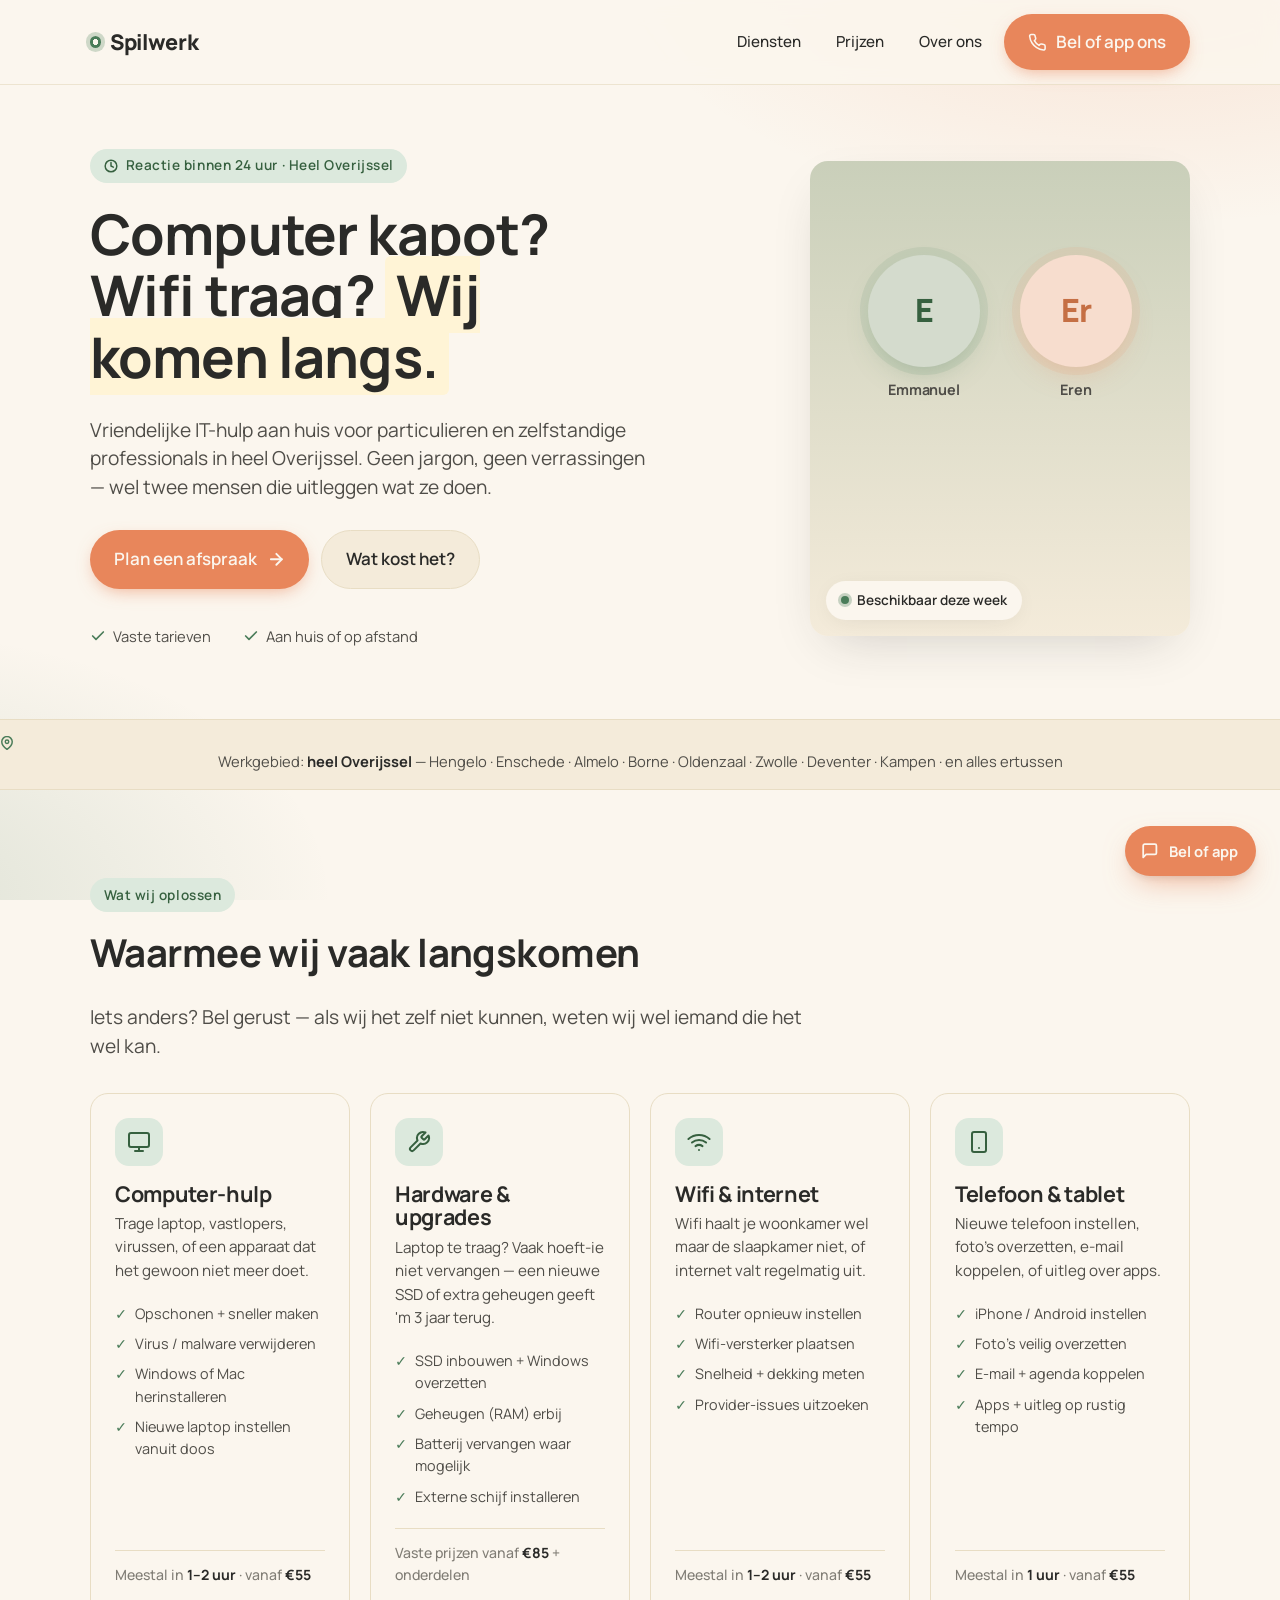
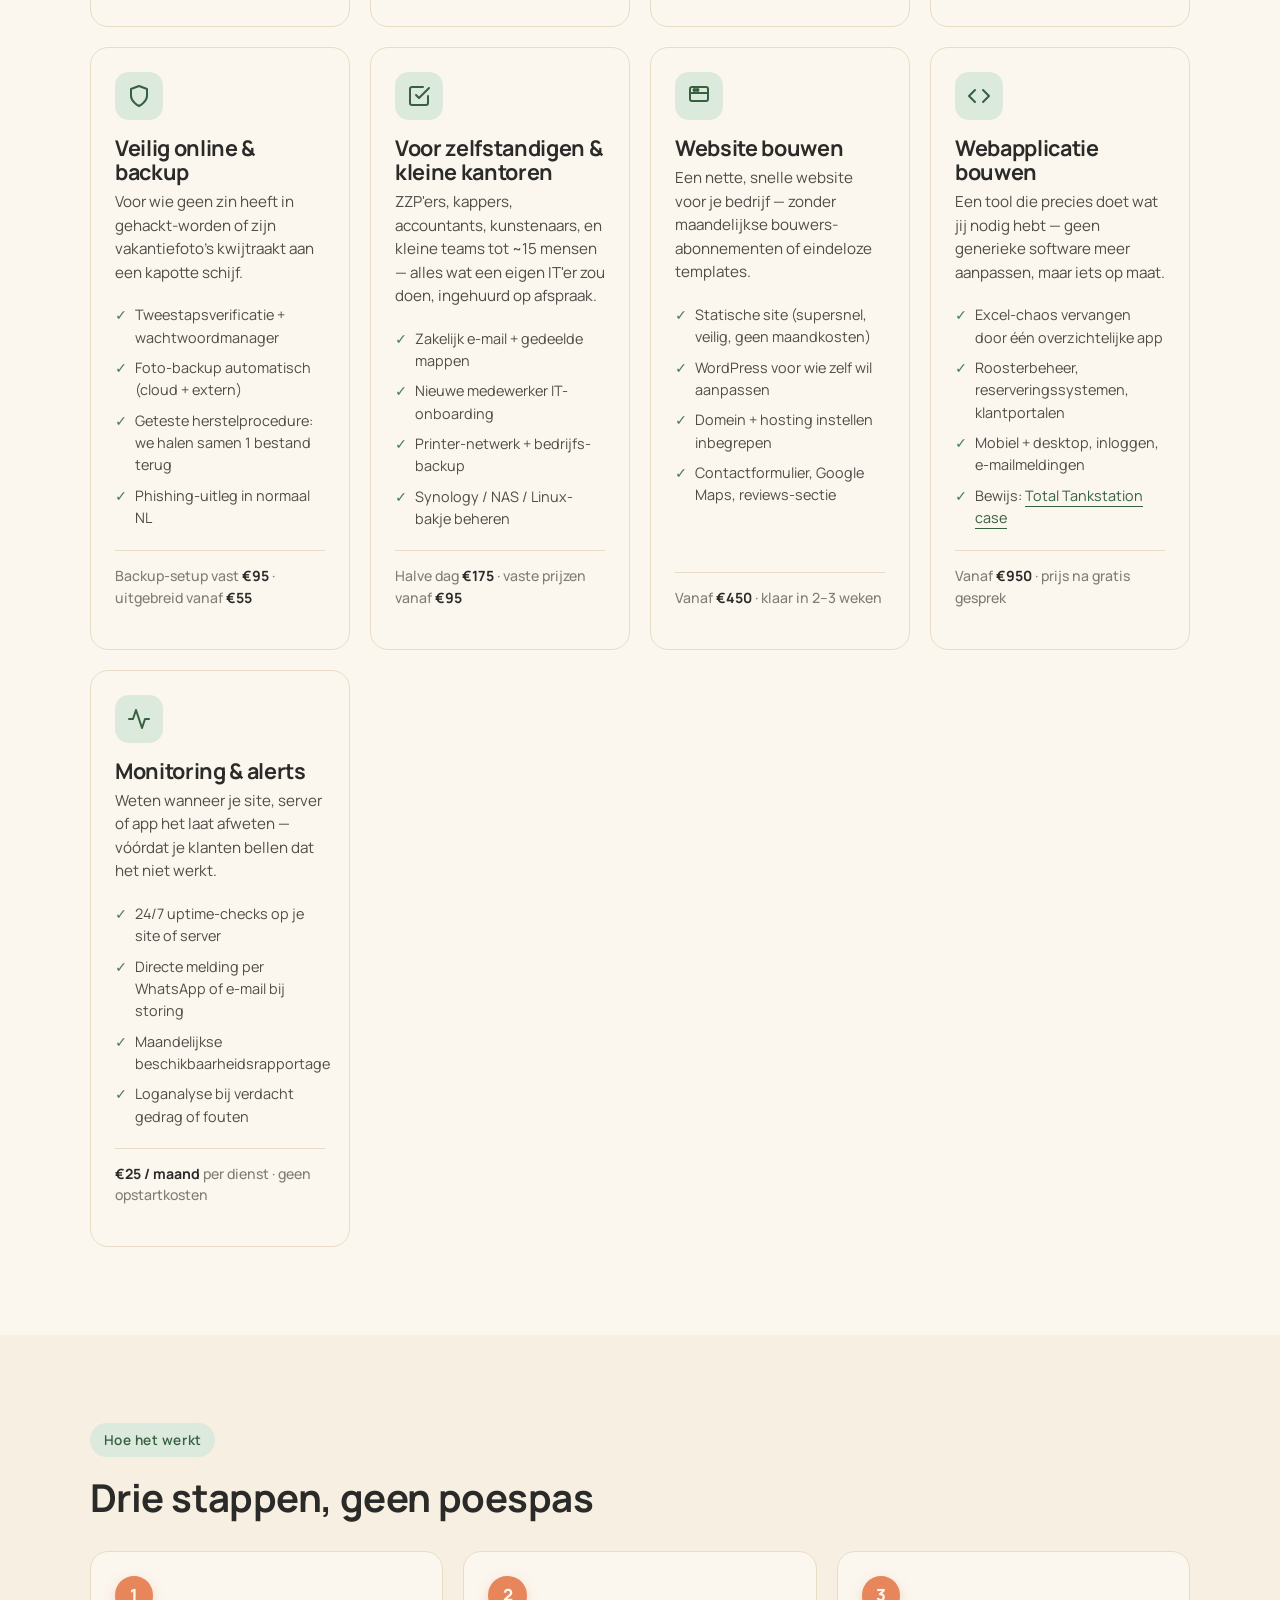
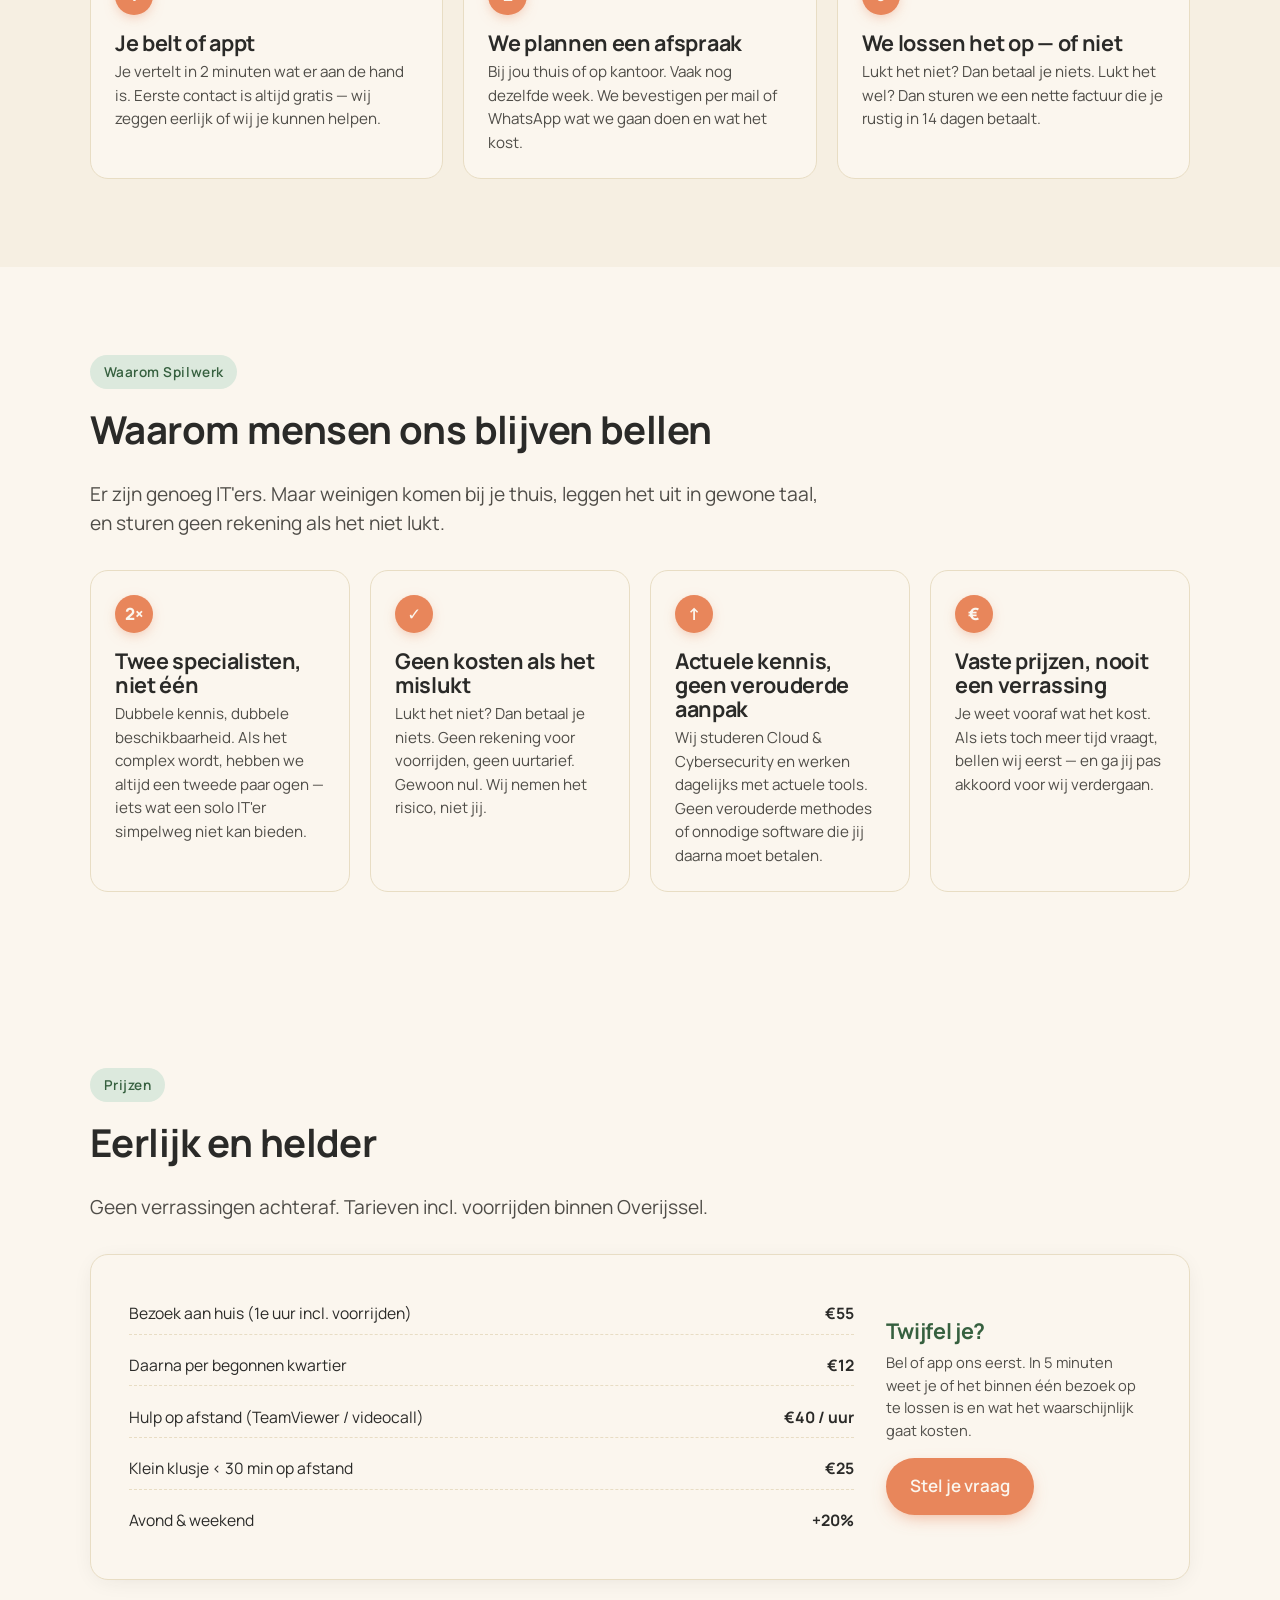
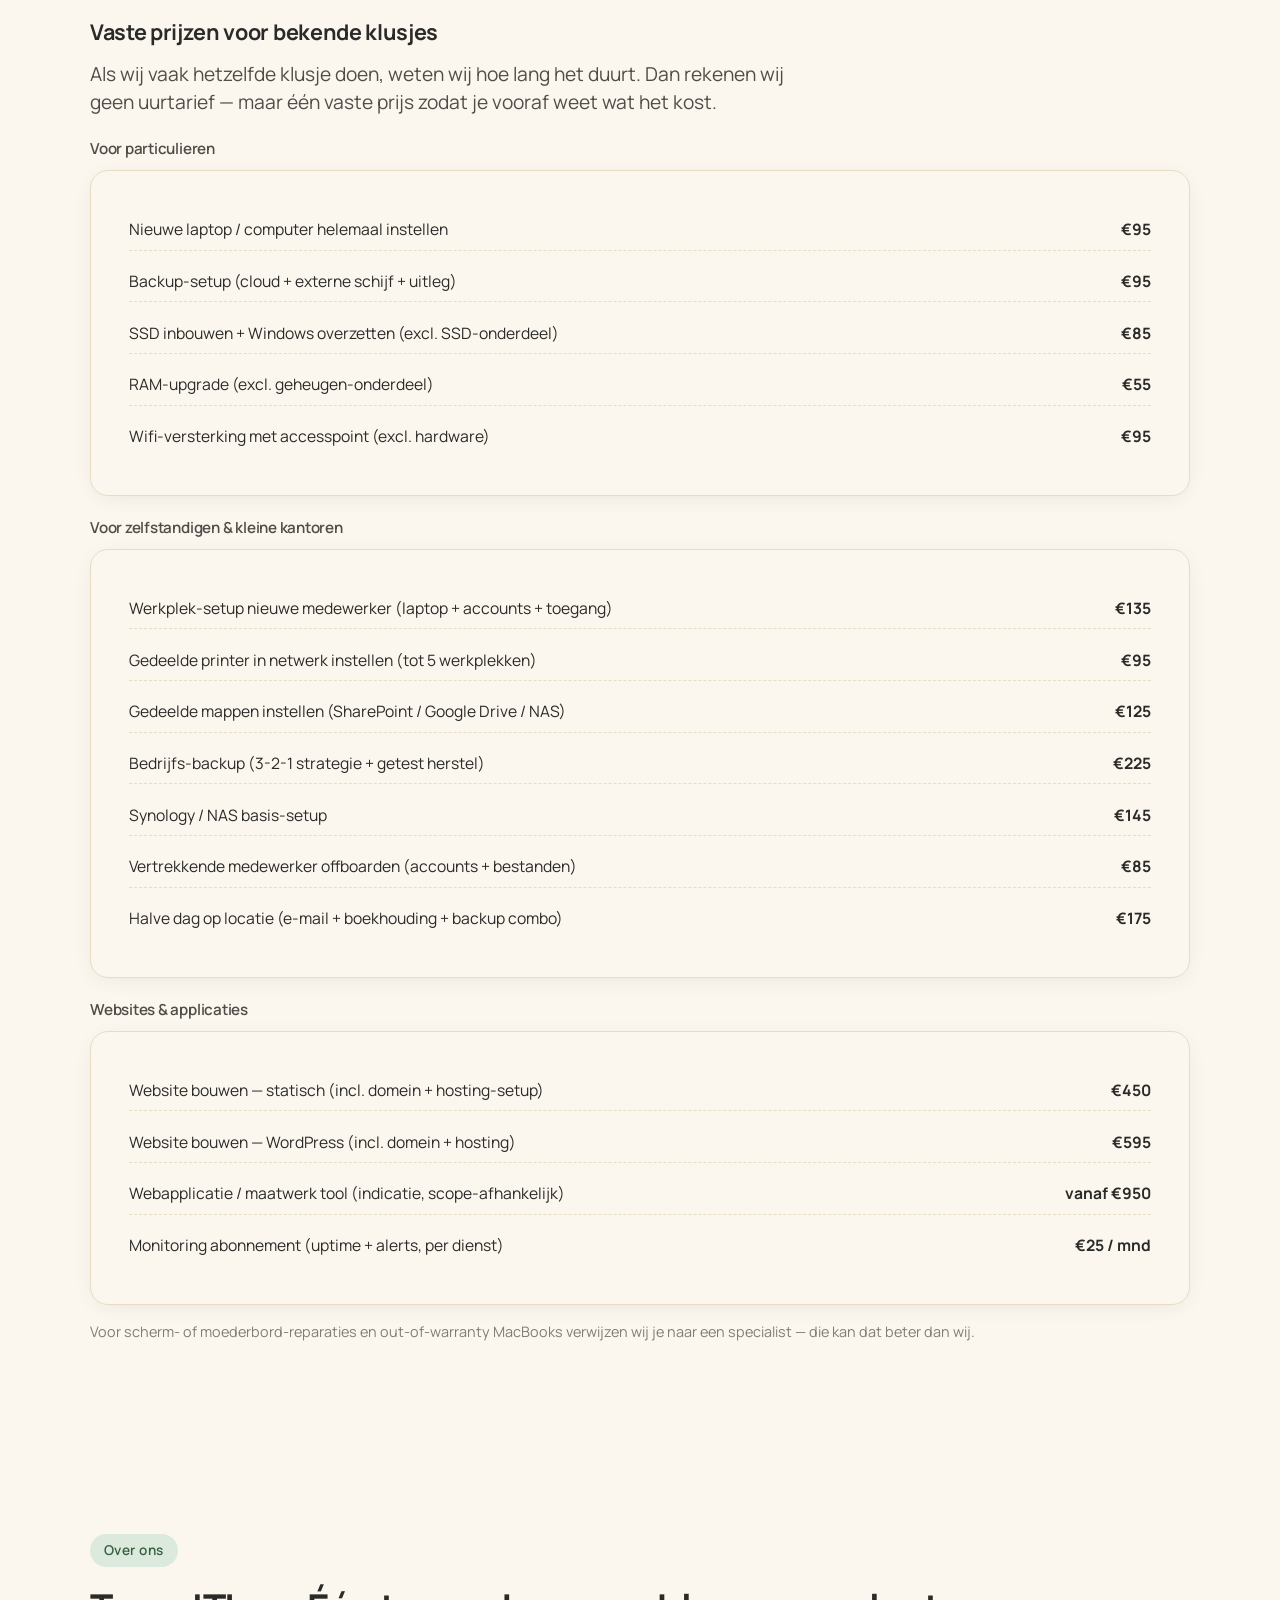
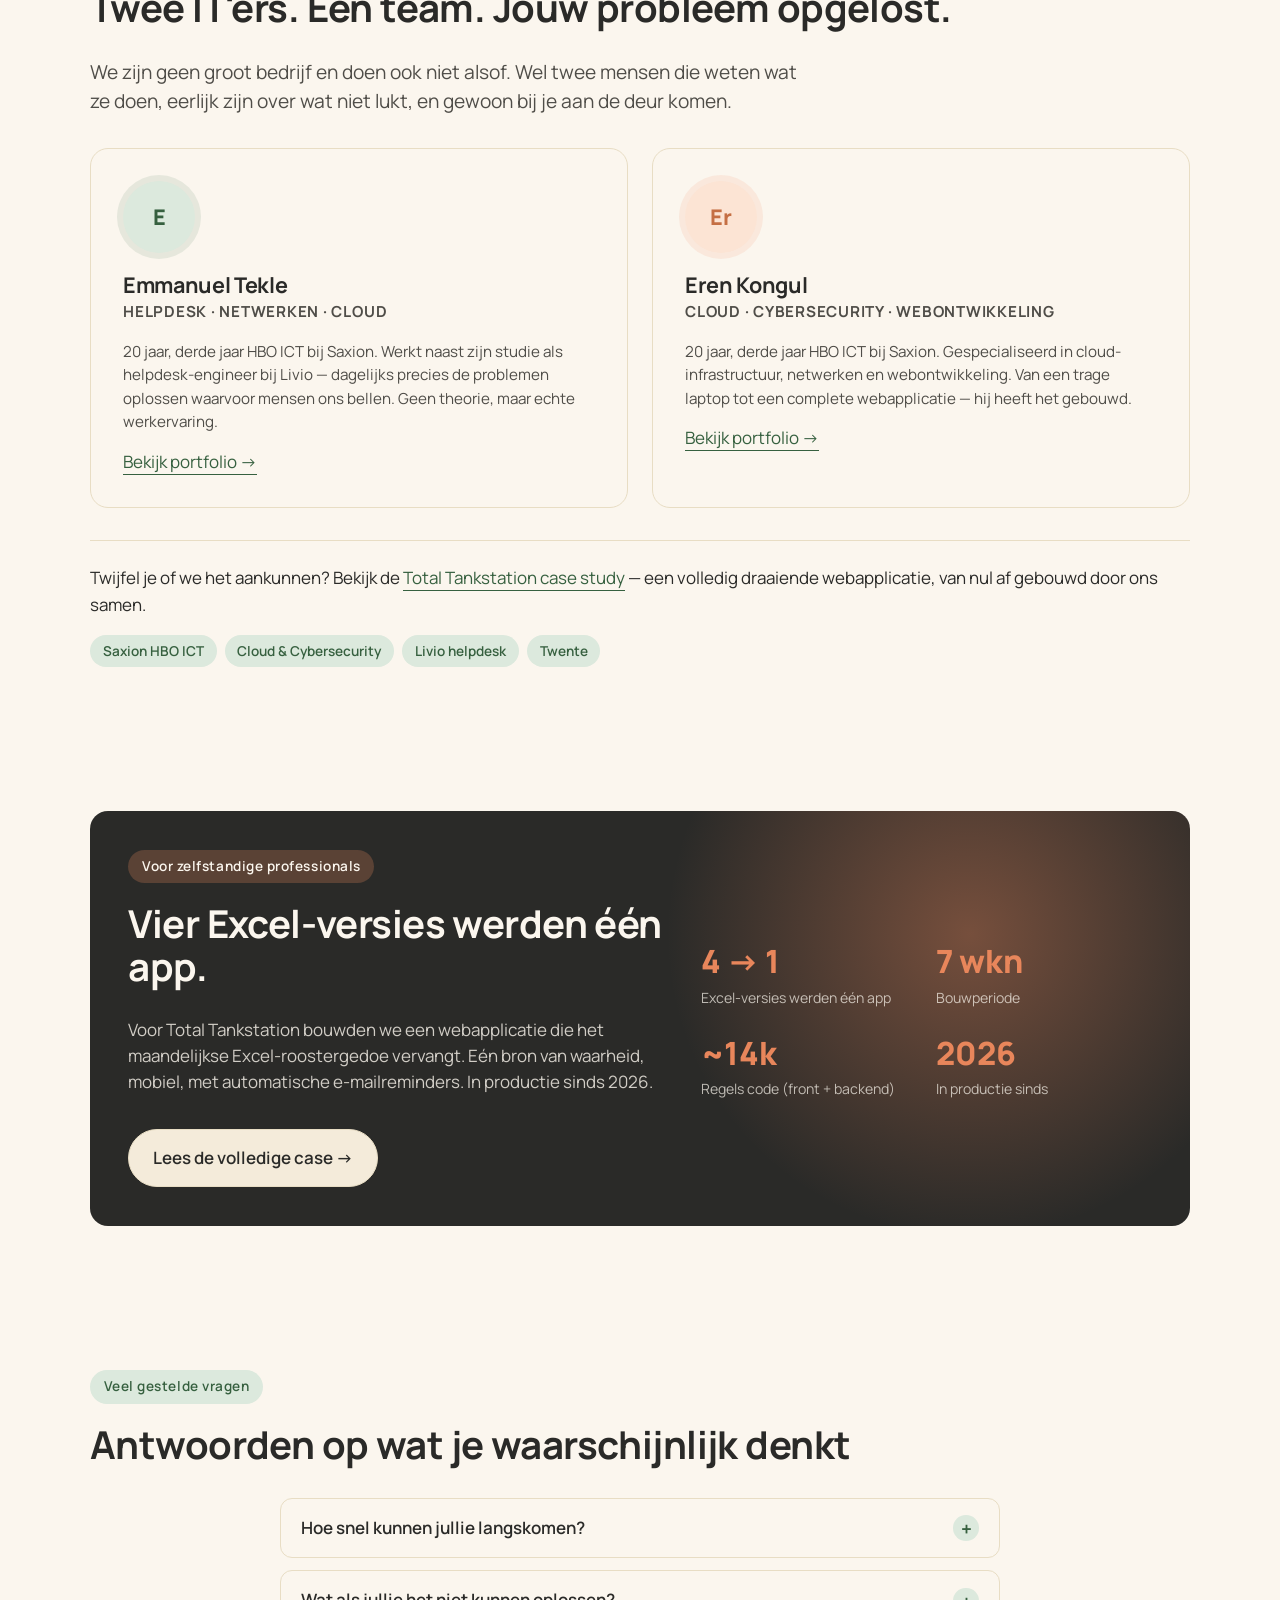
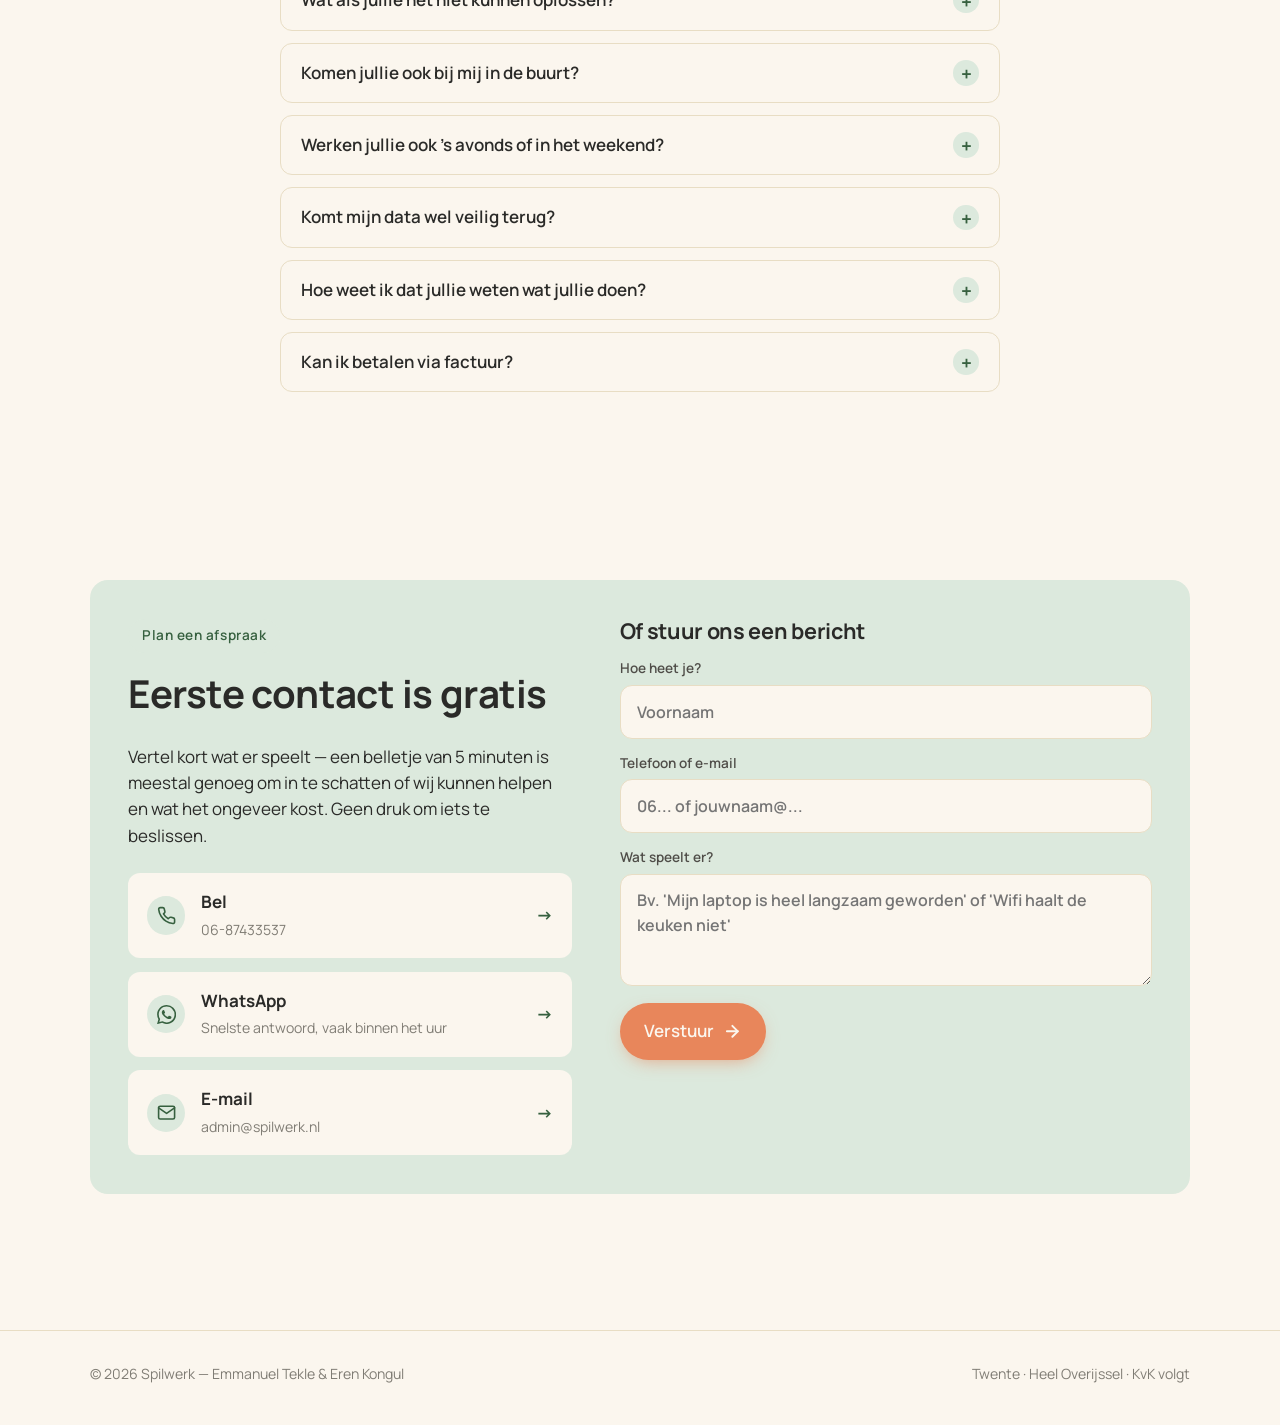
==== commit 2c4dbf06: "Remove 'werkt het niet? geen kosten' from website hero badge and price table Co-Authored-By: Claude " ====
--- a/site/index.html
+++ b/site/index.html
@@ -51,7 +51,6 @@
         <div class="hero-trust">
           <span><svg width="16" height="16" viewBox="0 0 24 24" fill="none" stroke="currentColor" stroke-width="2.5" stroke-linecap="round" stroke-linejoin="round"><polyline points="20 6 9 17 4 12"/></svg> Vaste tarieven</span>
           <span><svg width="16" height="16" viewBox="0 0 24 24" fill="none" stroke="currentColor" stroke-width="2.5" stroke-linecap="round" stroke-linejoin="round"><polyline points="20 6 9 17 4 12"/></svg> Aan huis of op afstand</span>
-          <span><svg width="16" height="16" viewBox="0 0 24 24" fill="none" stroke="currentColor" stroke-width="2.5" stroke-linecap="round" stroke-linejoin="round"><polyline points="20 6 9 17 4 12"/></svg> Werkt het niet? Geen kosten</span>
         </div>
       </div>
       <div>
@@ -295,7 +294,6 @@
           <div class="row"><span>Hulp op afstand (TeamViewer / videocall)</span><b>€40 / uur</b></div>
           <div class="row"><span>Klein klusje &lt; 30 min op afstand</span><b>€25</b></div>
           <div class="row"><span>Avond &amp; weekend</span><b>+20%</b></div>
-          <div class="row"><span>Werkt het niet?</span><b style="color: var(--accent-2);">€0</b></div>
         </div>
         <div class="prijs-side">
           <h3>Twijfel je?</h3>
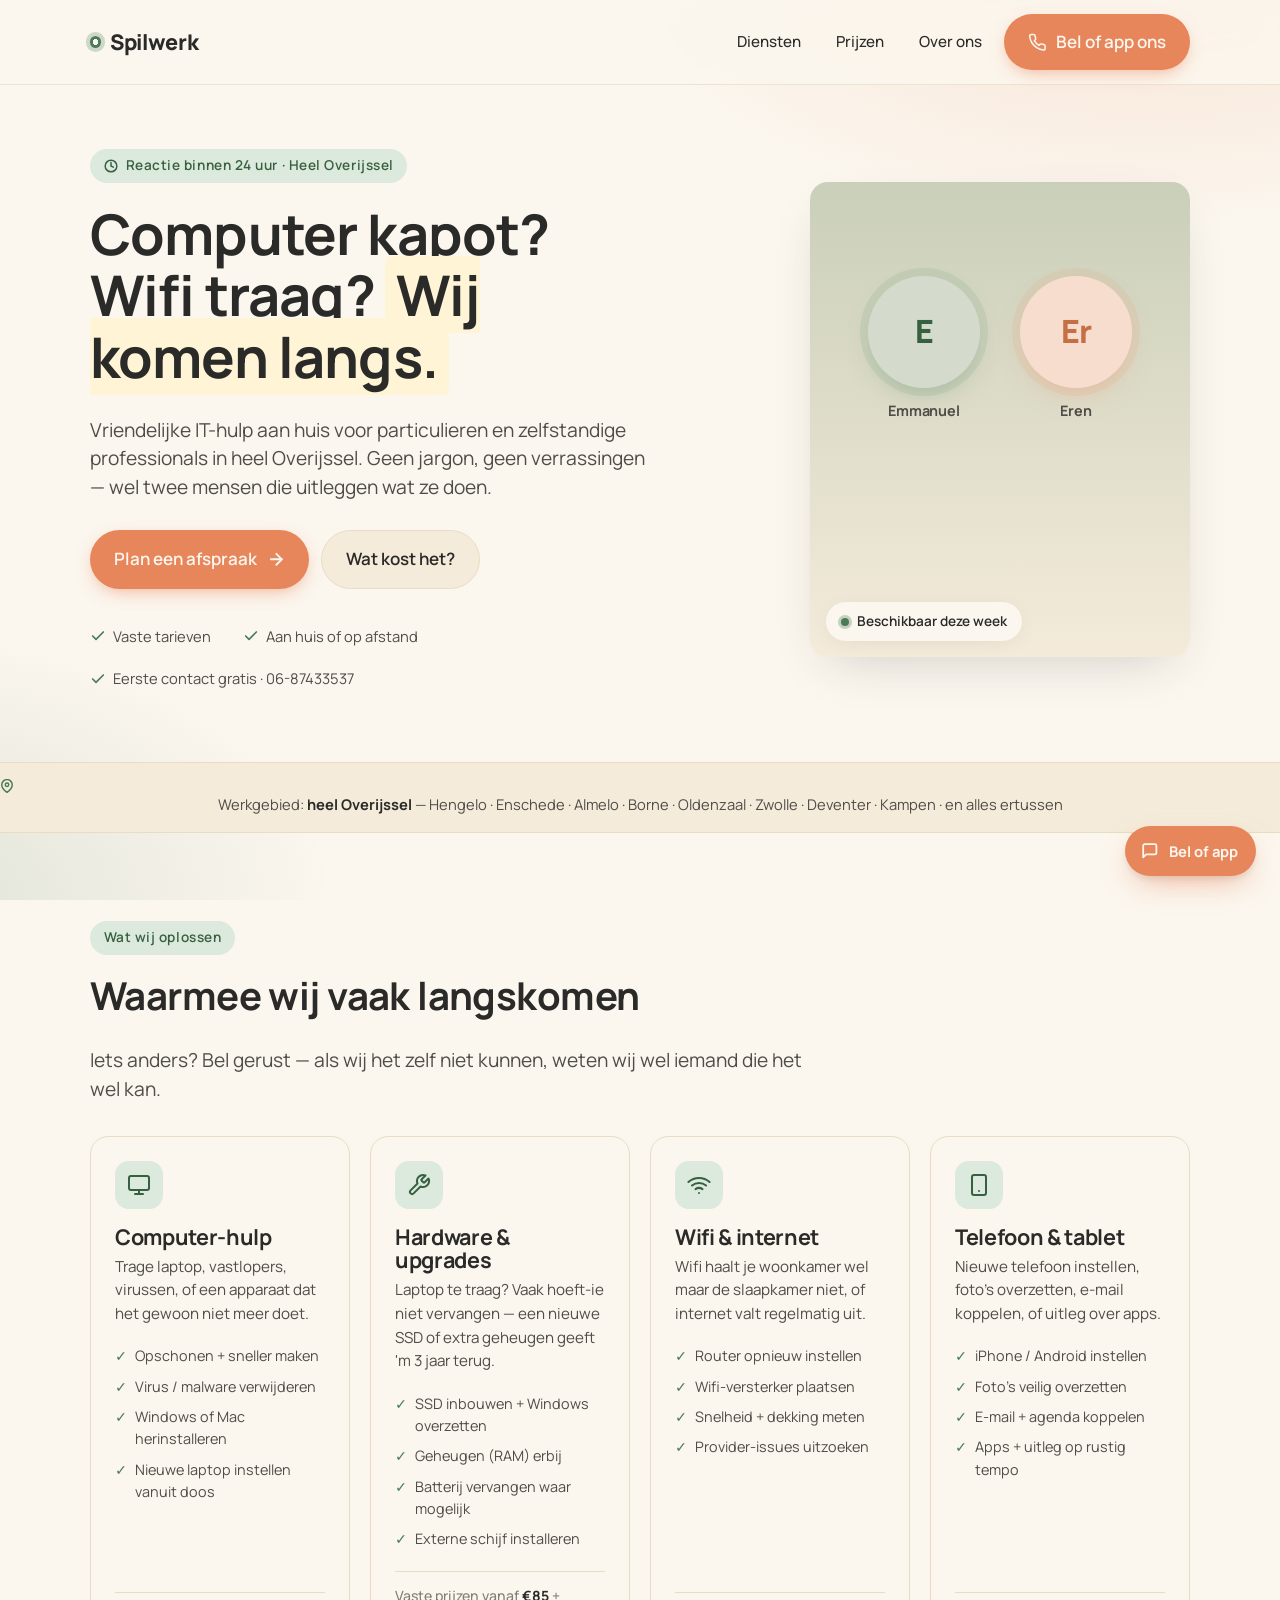
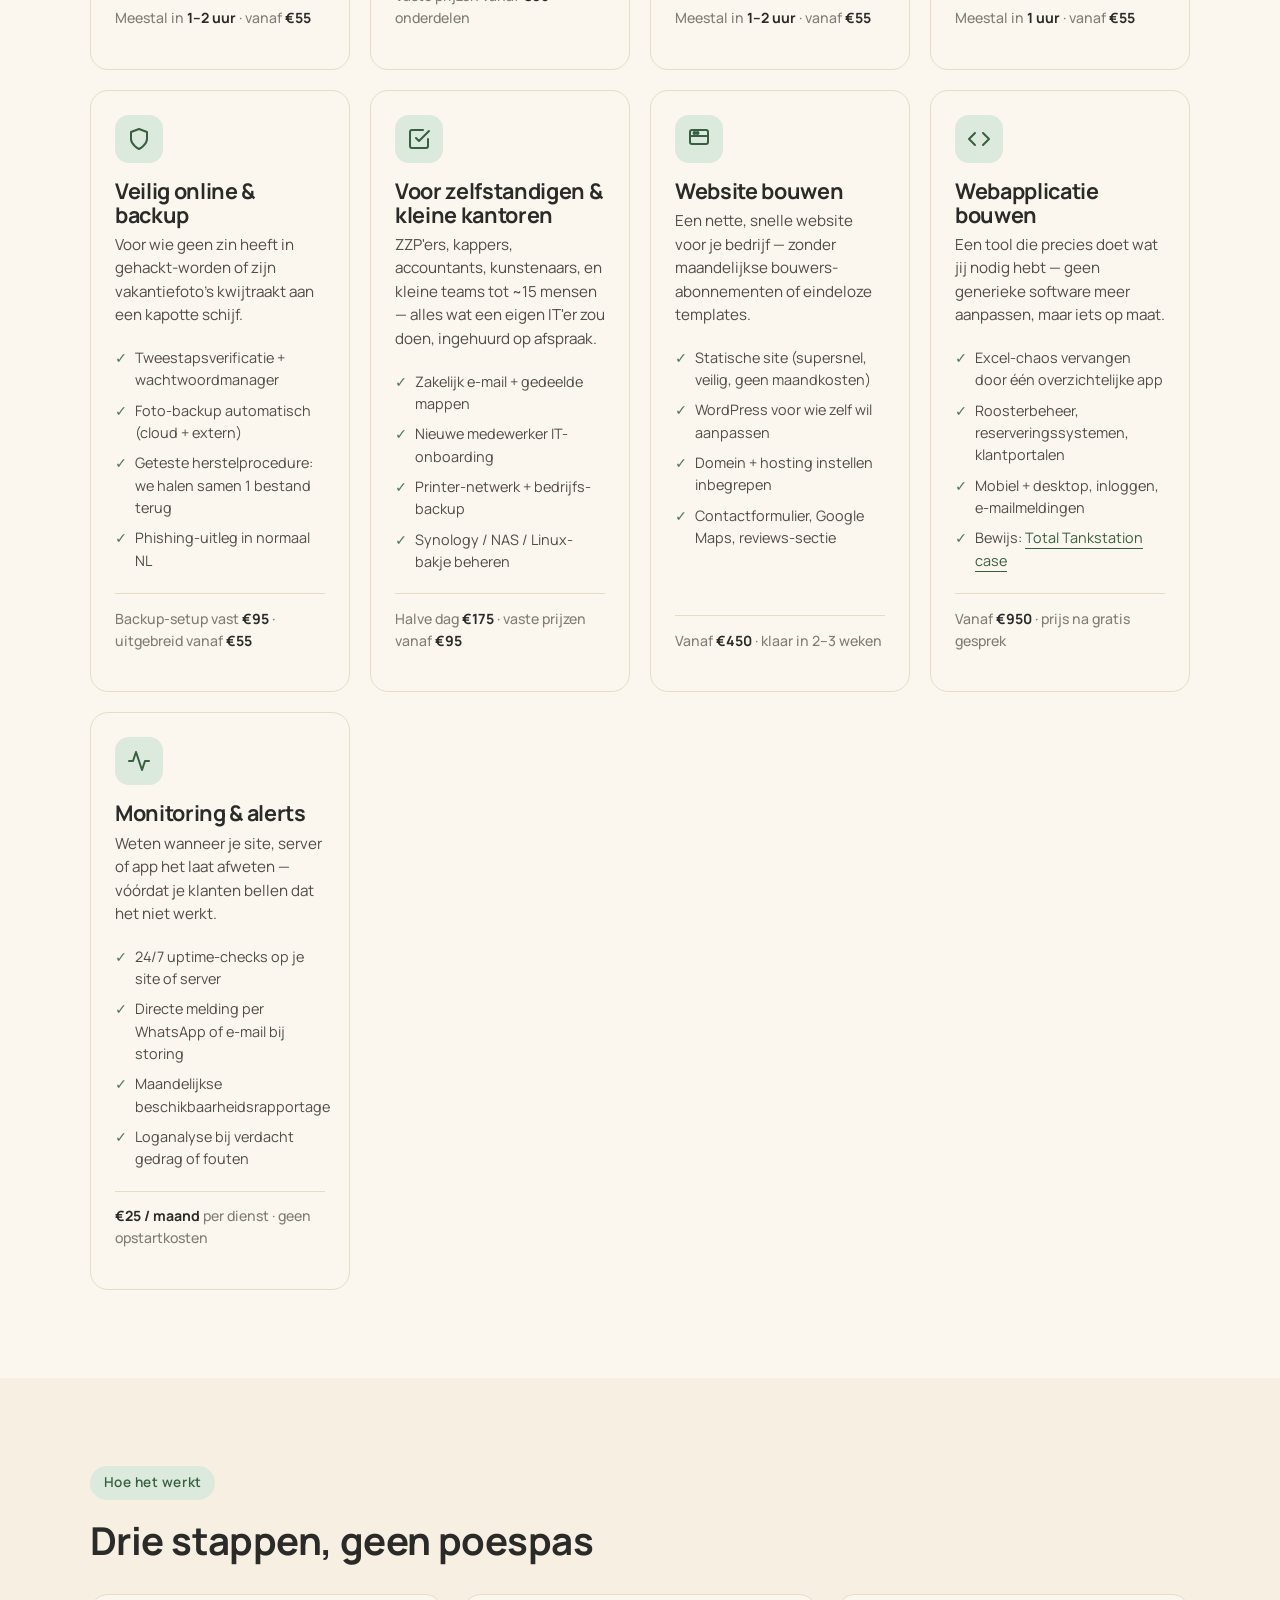
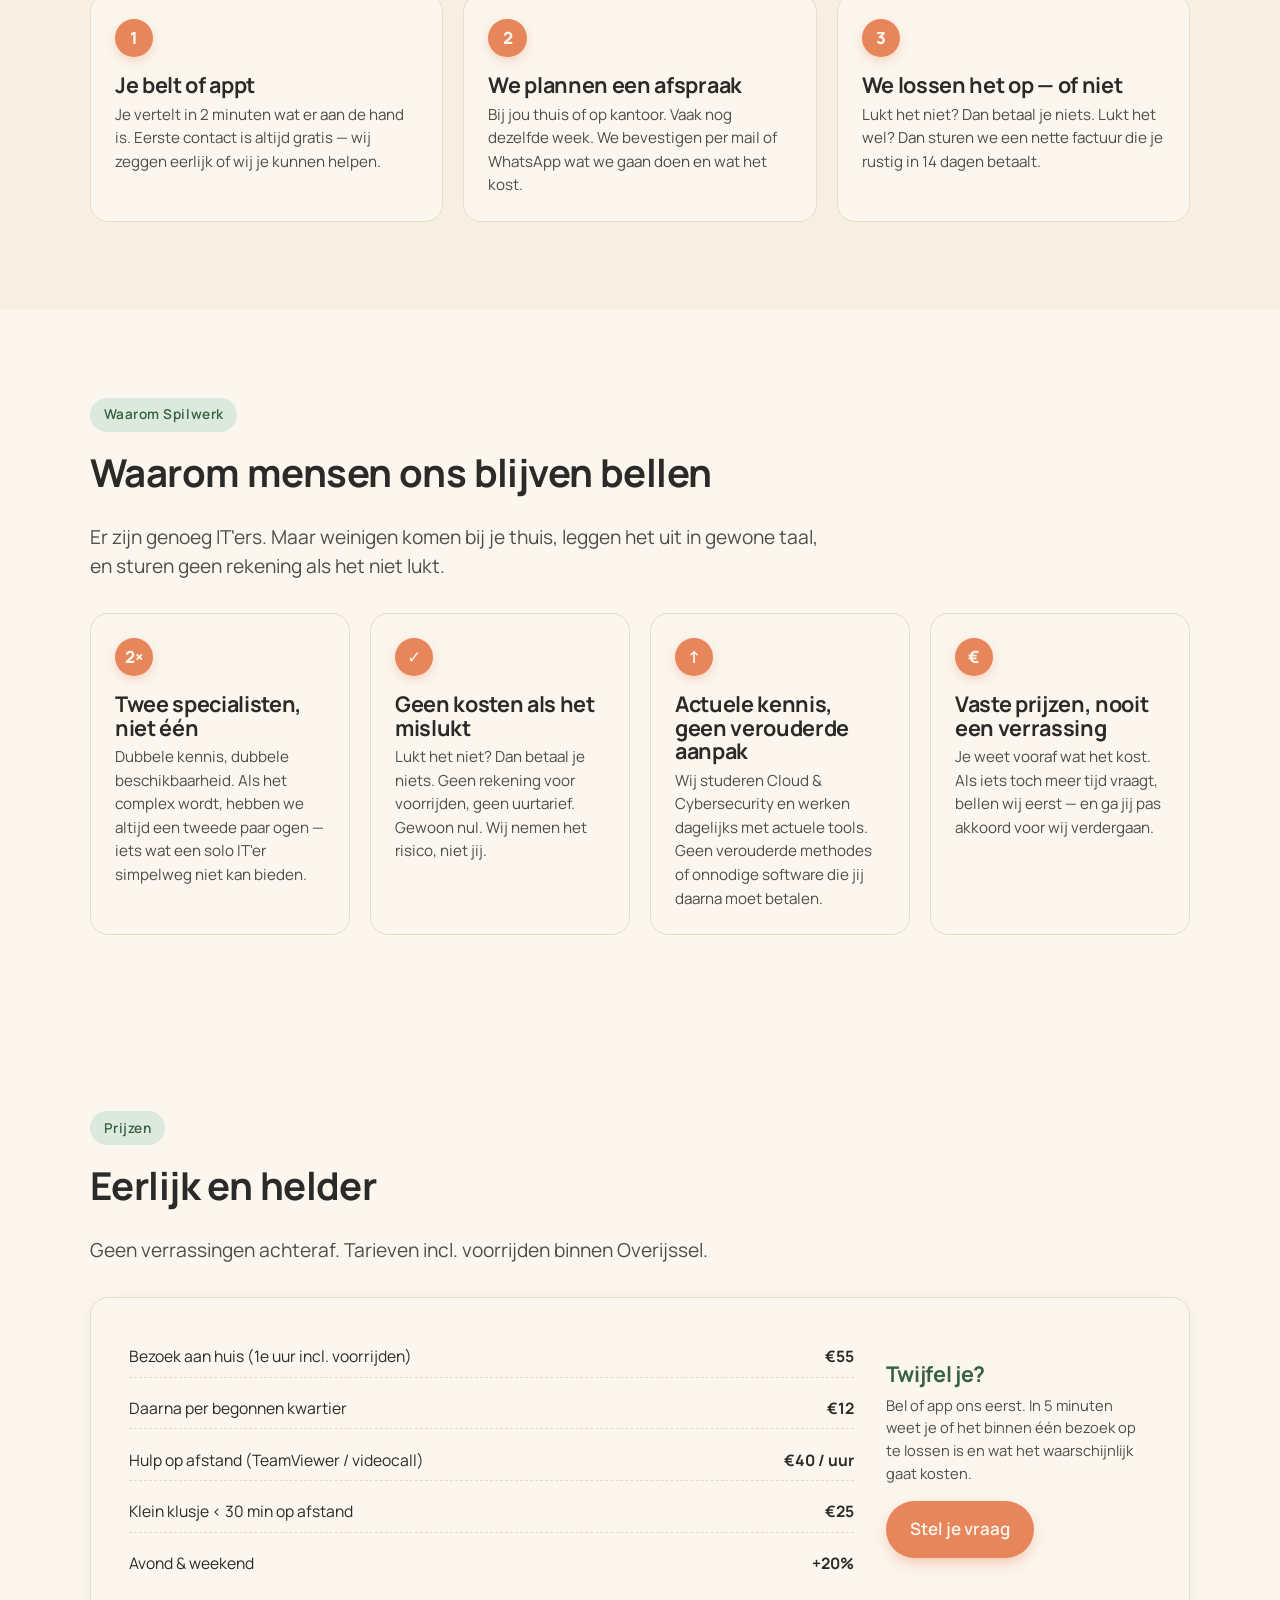
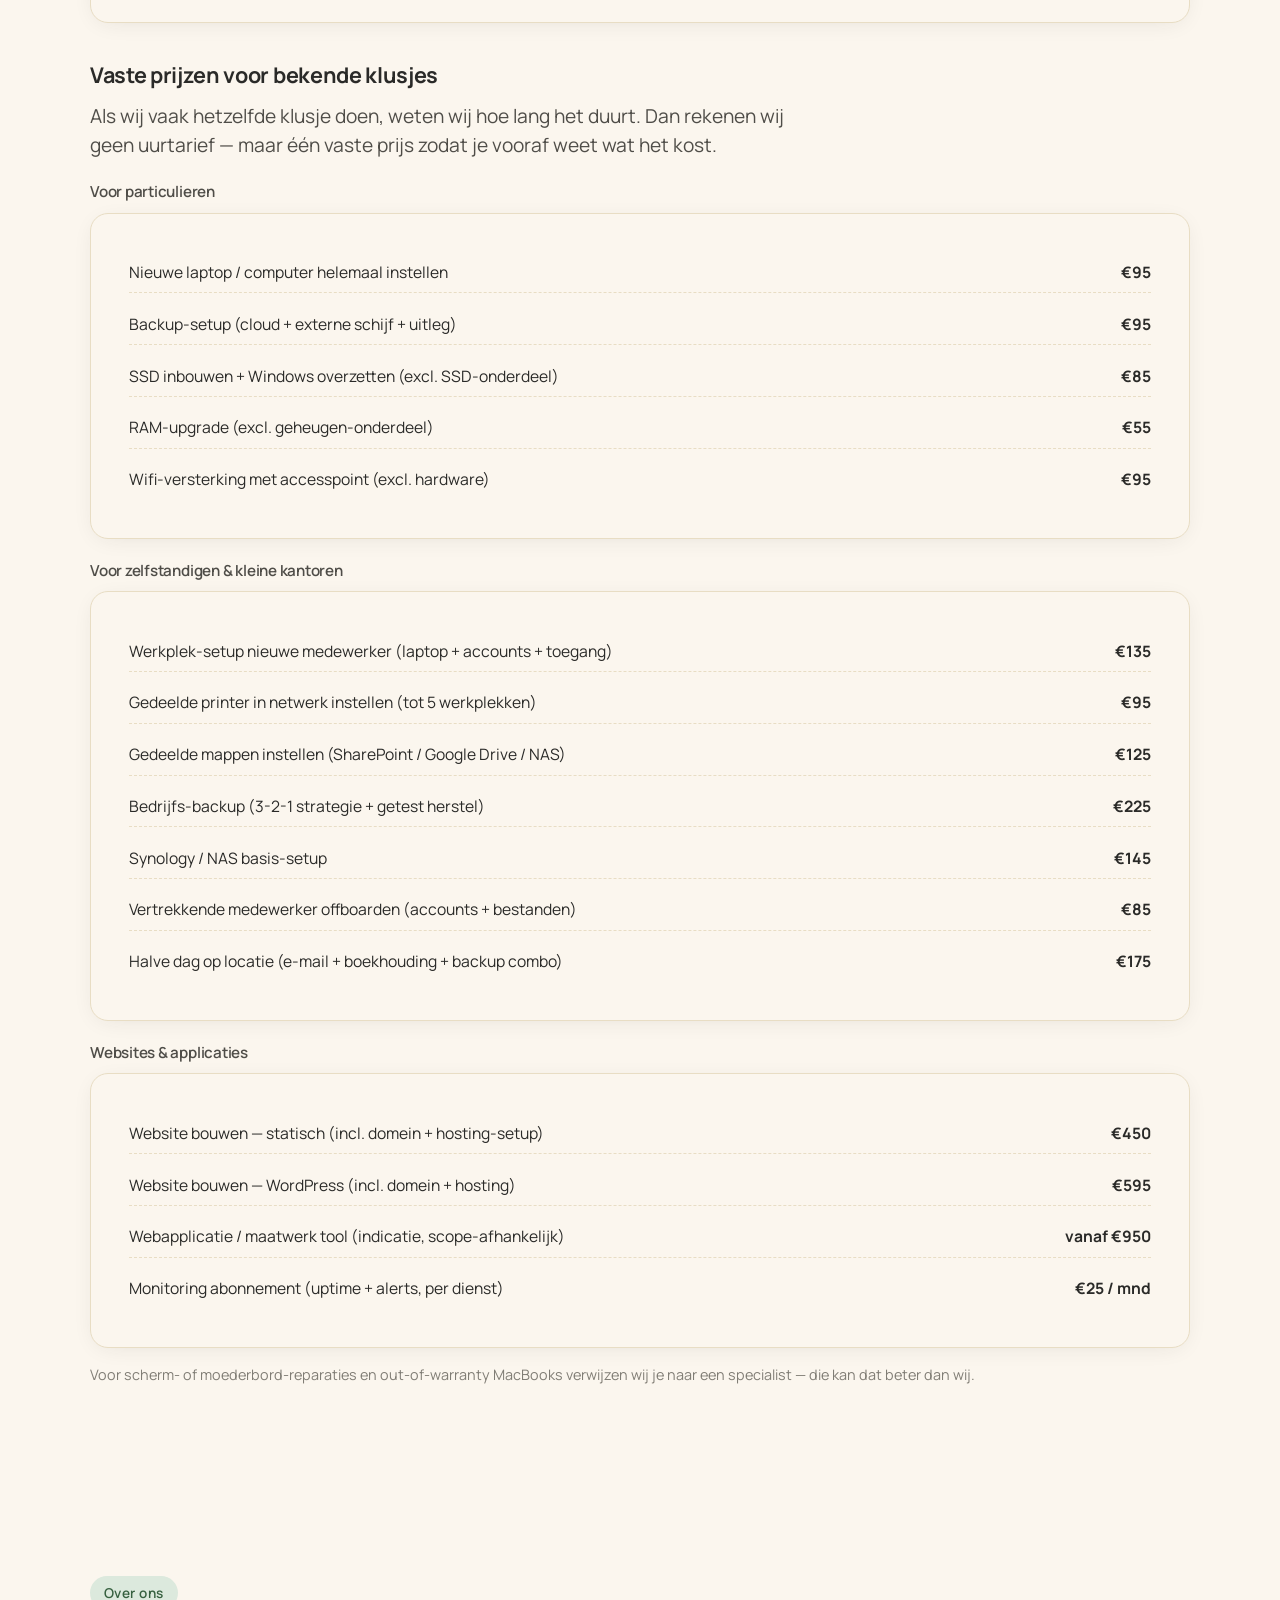
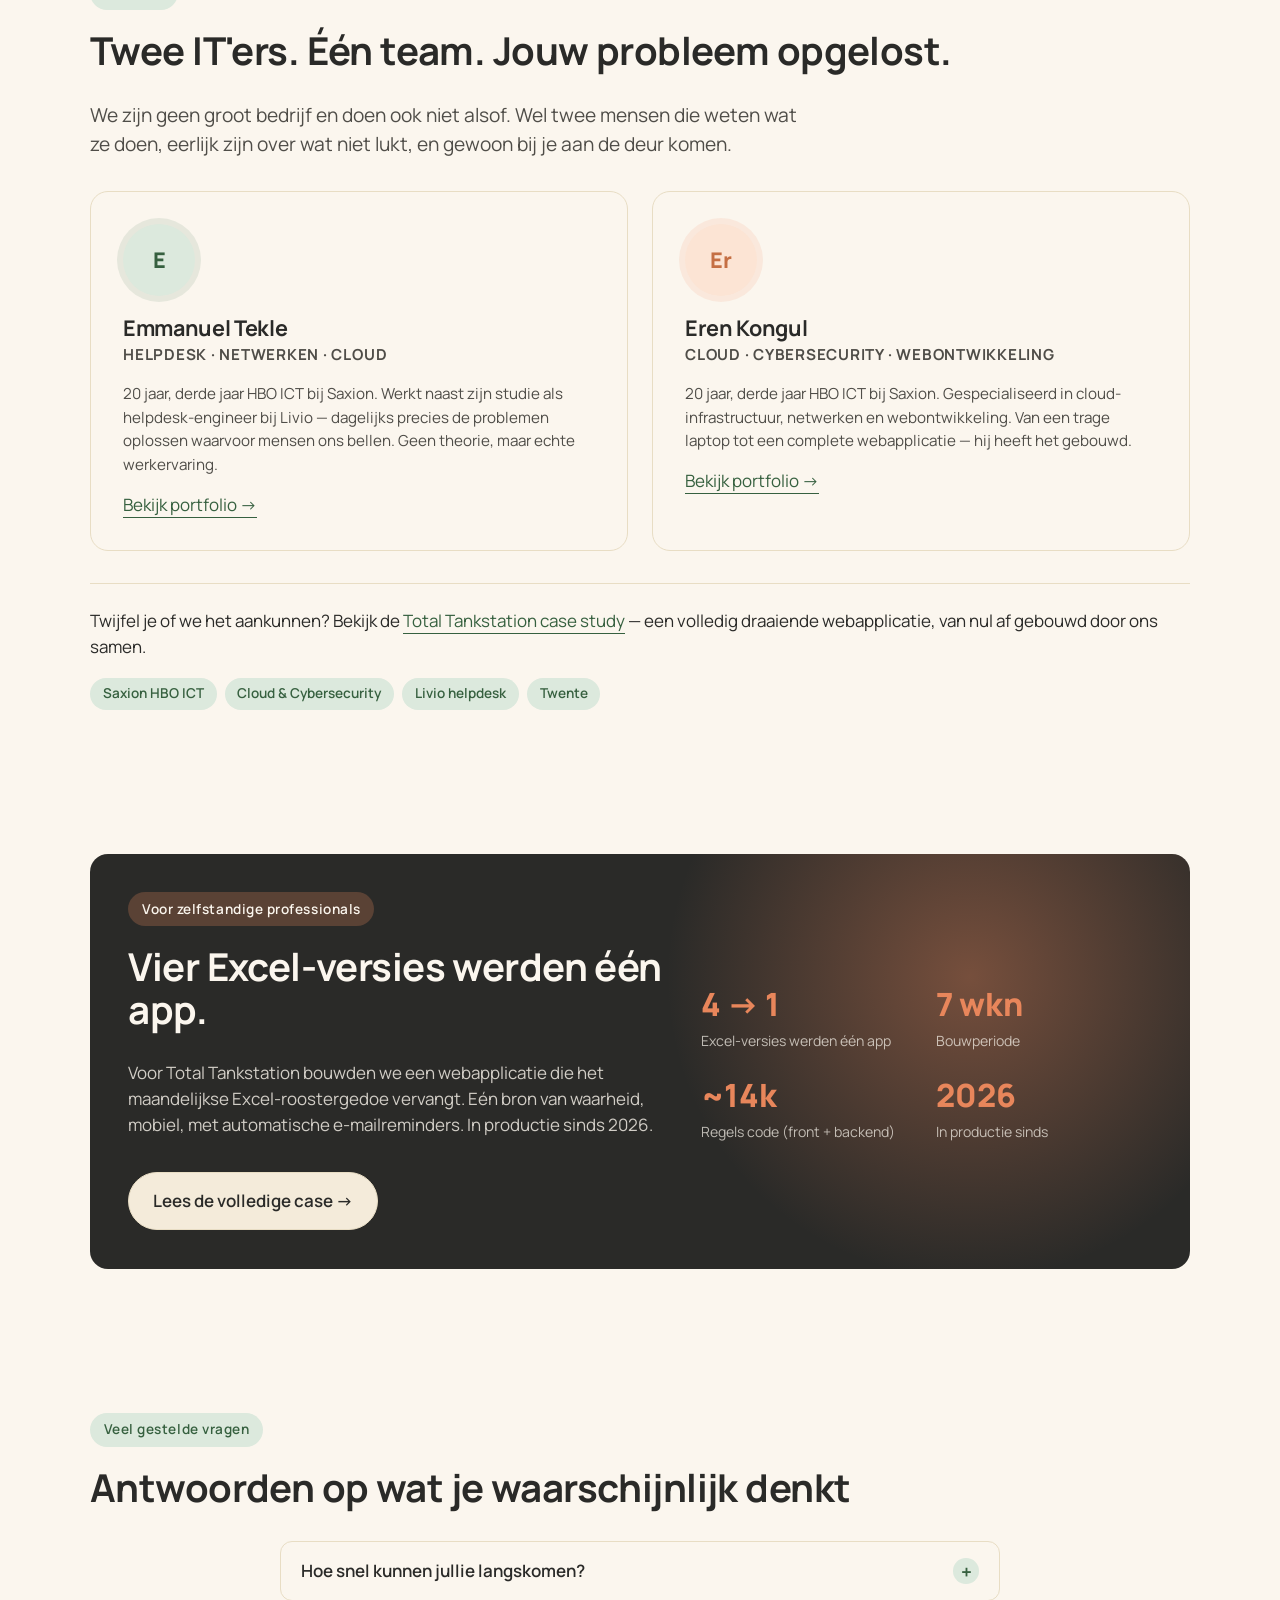
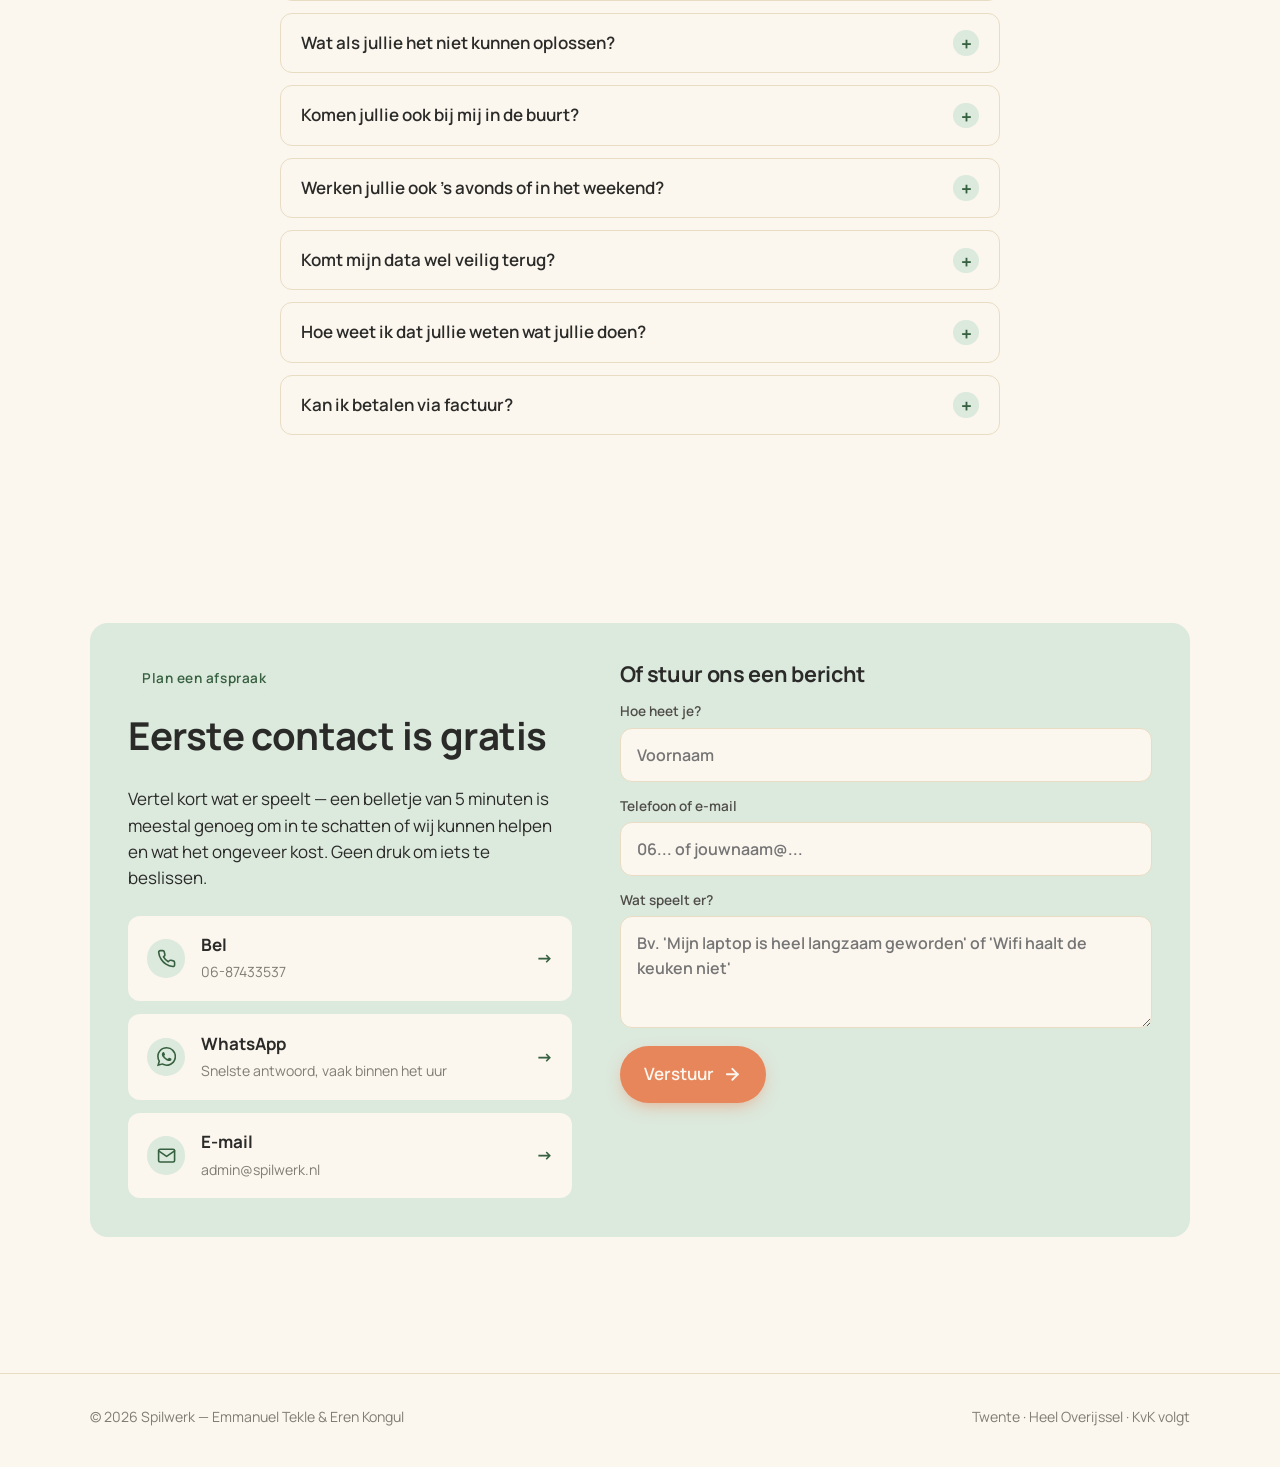
==== commit b239b038: "Add 'eerste contact gratis' badge with phone number to hero Co-Authored-By: Claude Opus 4.8 (1M cont" ====
--- a/site/index.html
+++ b/site/index.html
@@ -51,6 +51,7 @@
         <div class="hero-trust">
           <span><svg width="16" height="16" viewBox="0 0 24 24" fill="none" stroke="currentColor" stroke-width="2.5" stroke-linecap="round" stroke-linejoin="round"><polyline points="20 6 9 17 4 12"/></svg> Vaste tarieven</span>
           <span><svg width="16" height="16" viewBox="0 0 24 24" fill="none" stroke="currentColor" stroke-width="2.5" stroke-linecap="round" stroke-linejoin="round"><polyline points="20 6 9 17 4 12"/></svg> Aan huis of op afstand</span>
+          <span><svg width="16" height="16" viewBox="0 0 24 24" fill="none" stroke="currentColor" stroke-width="2.5" stroke-linecap="round" stroke-linejoin="round"><polyline points="20 6 9 17 4 12"/></svg> Eerste contact gratis &middot; 06-87433537</span>
         </div>
       </div>
       <div>
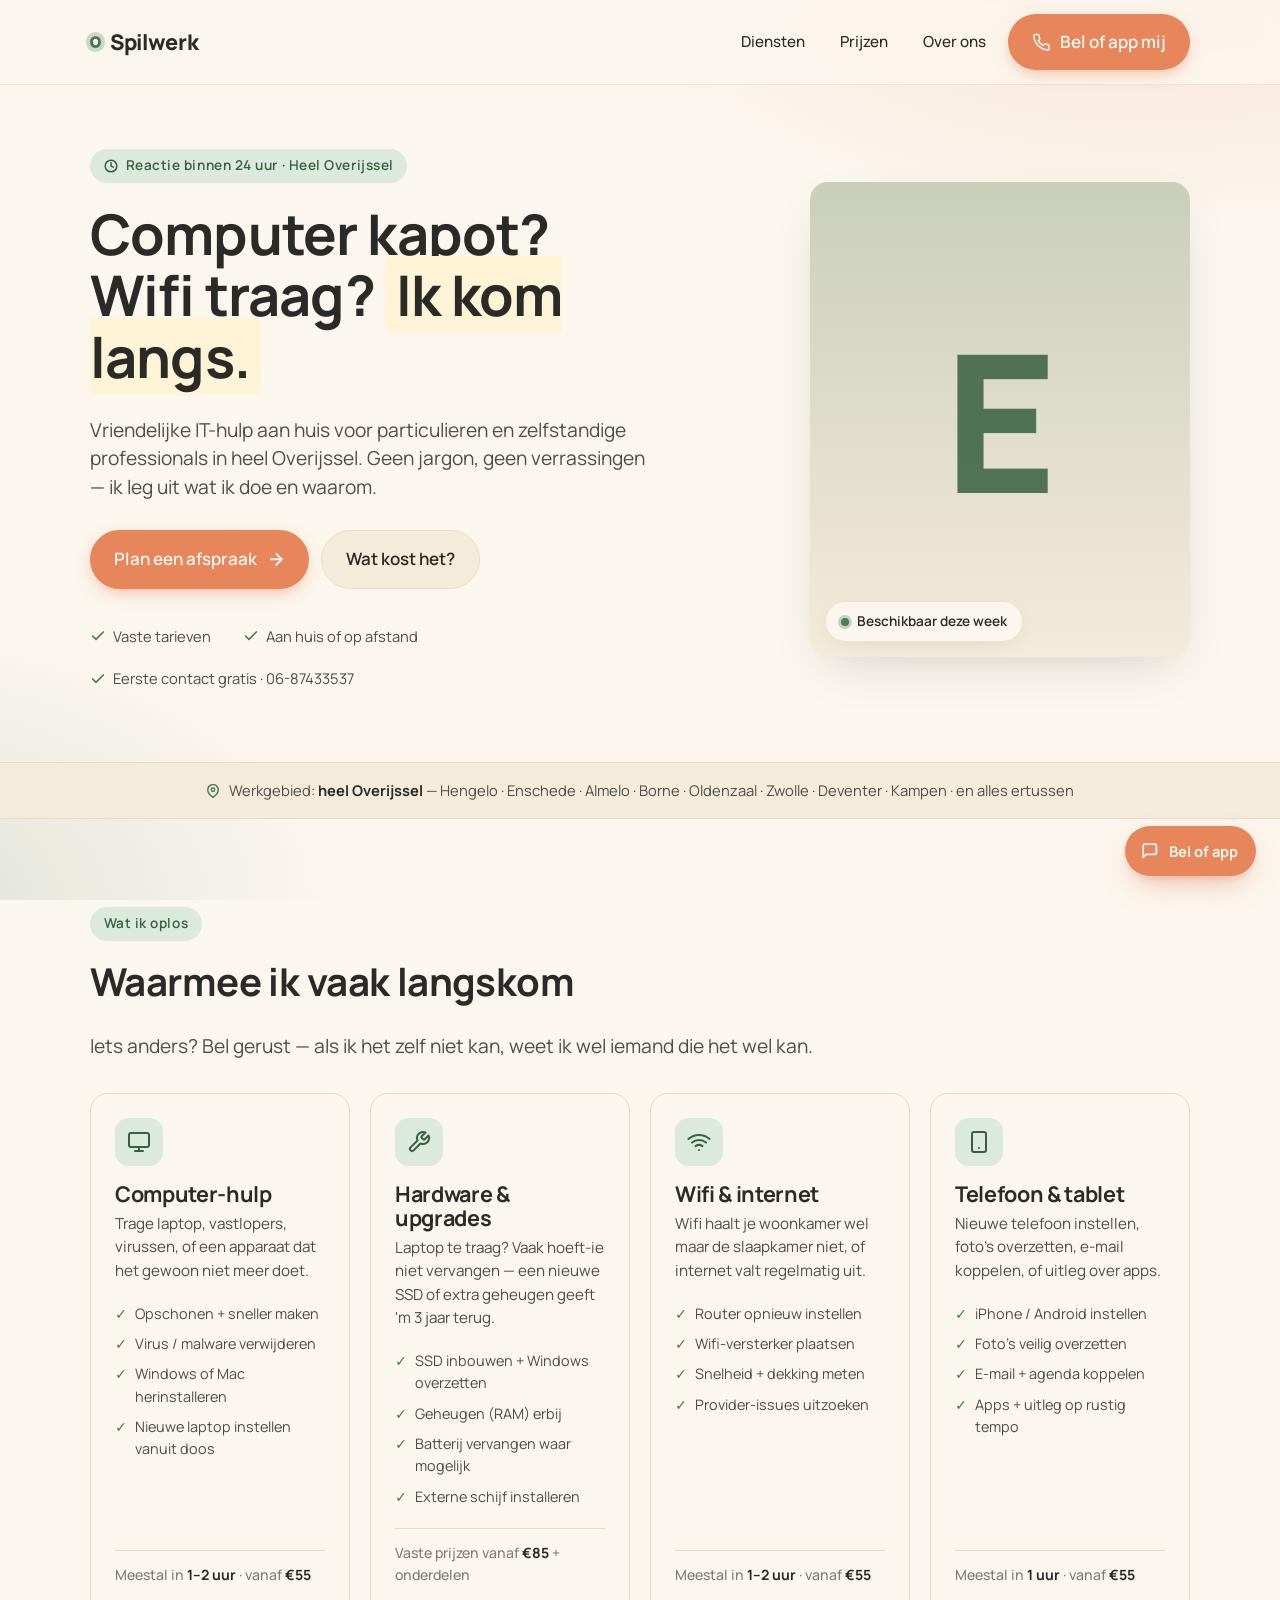
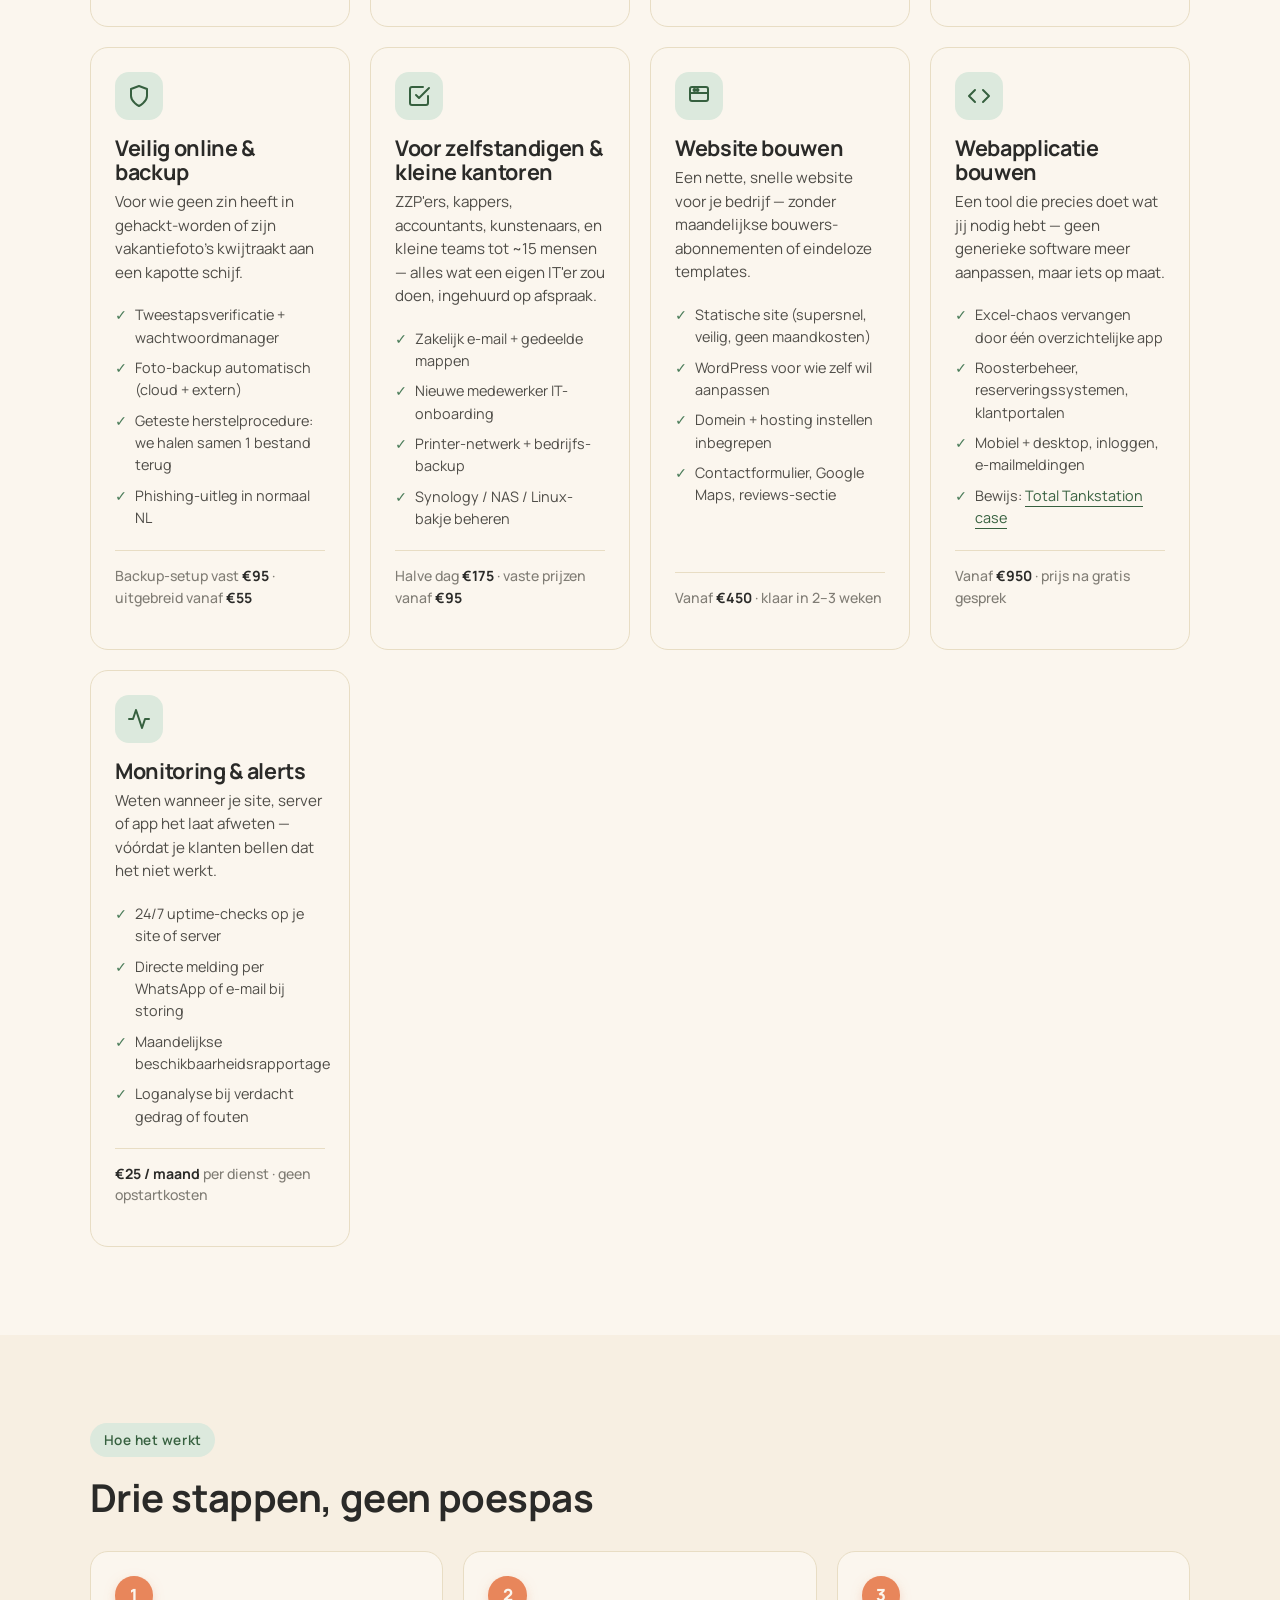
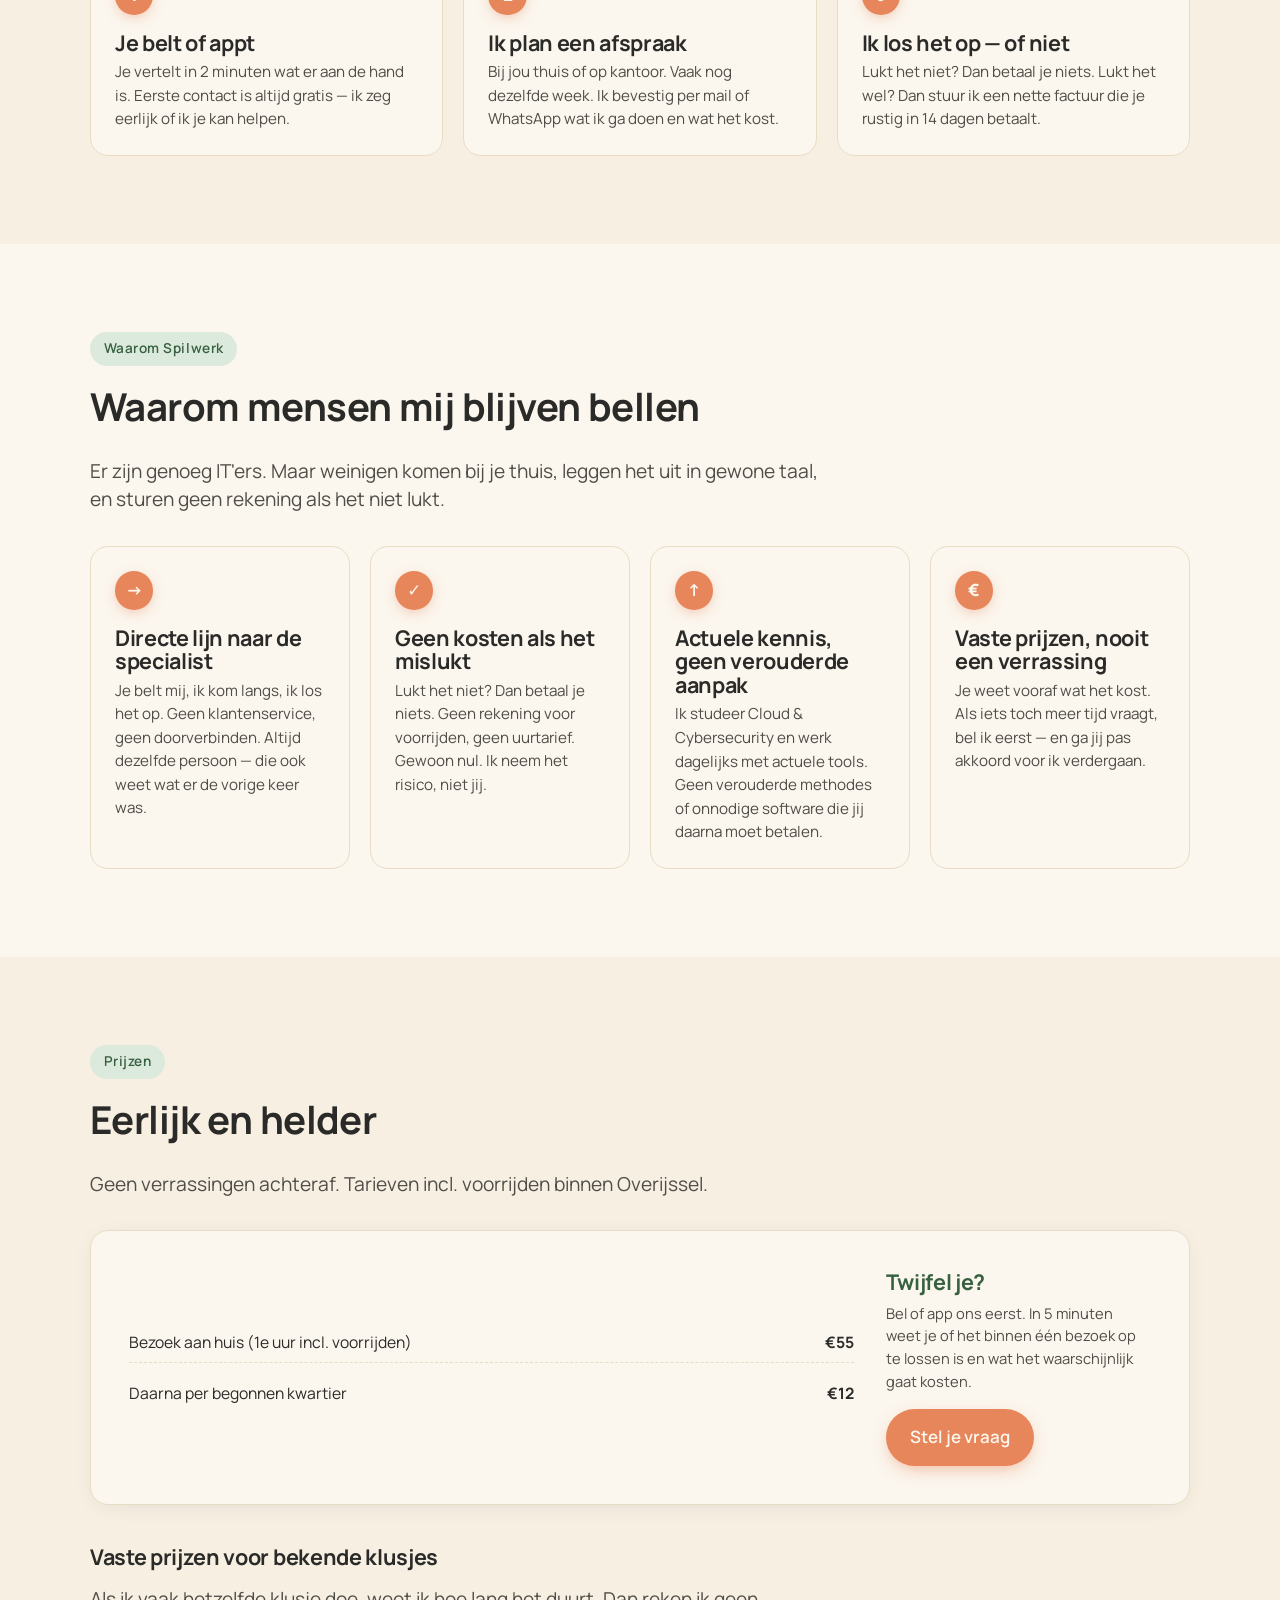
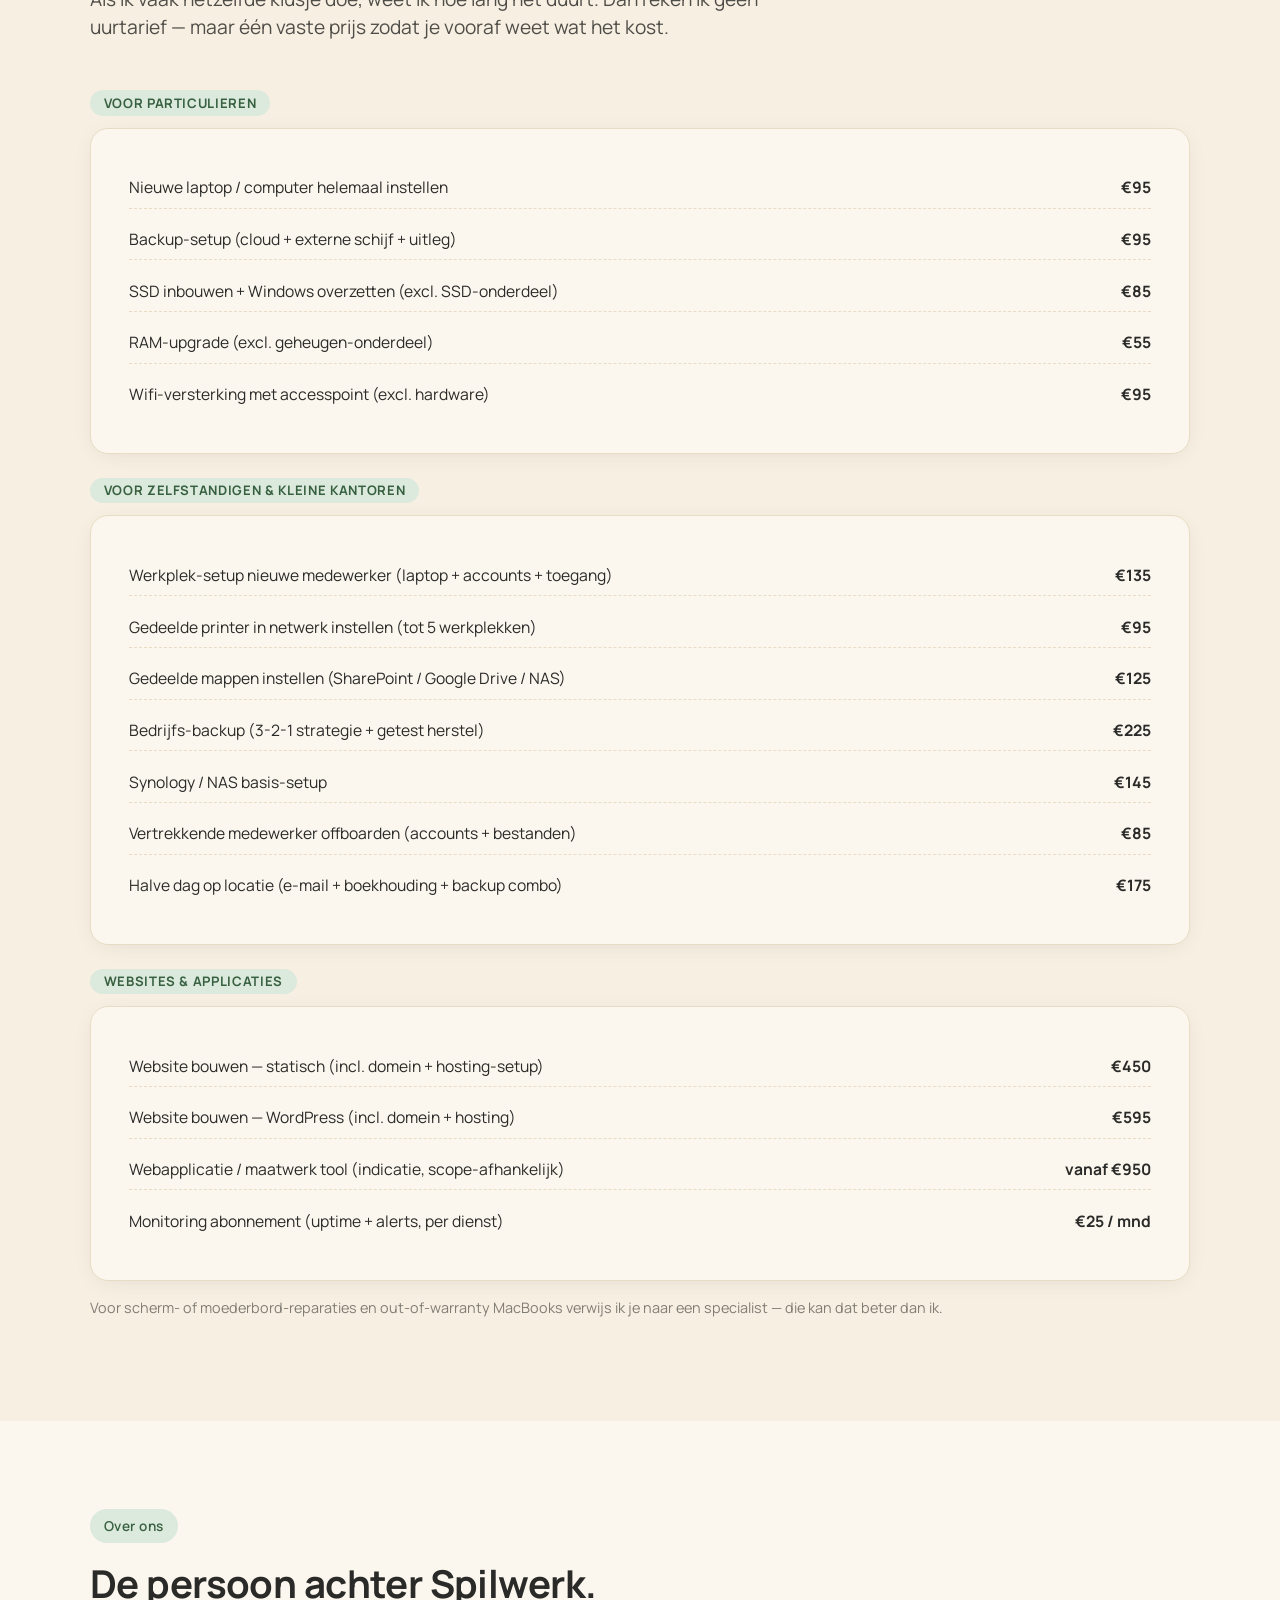
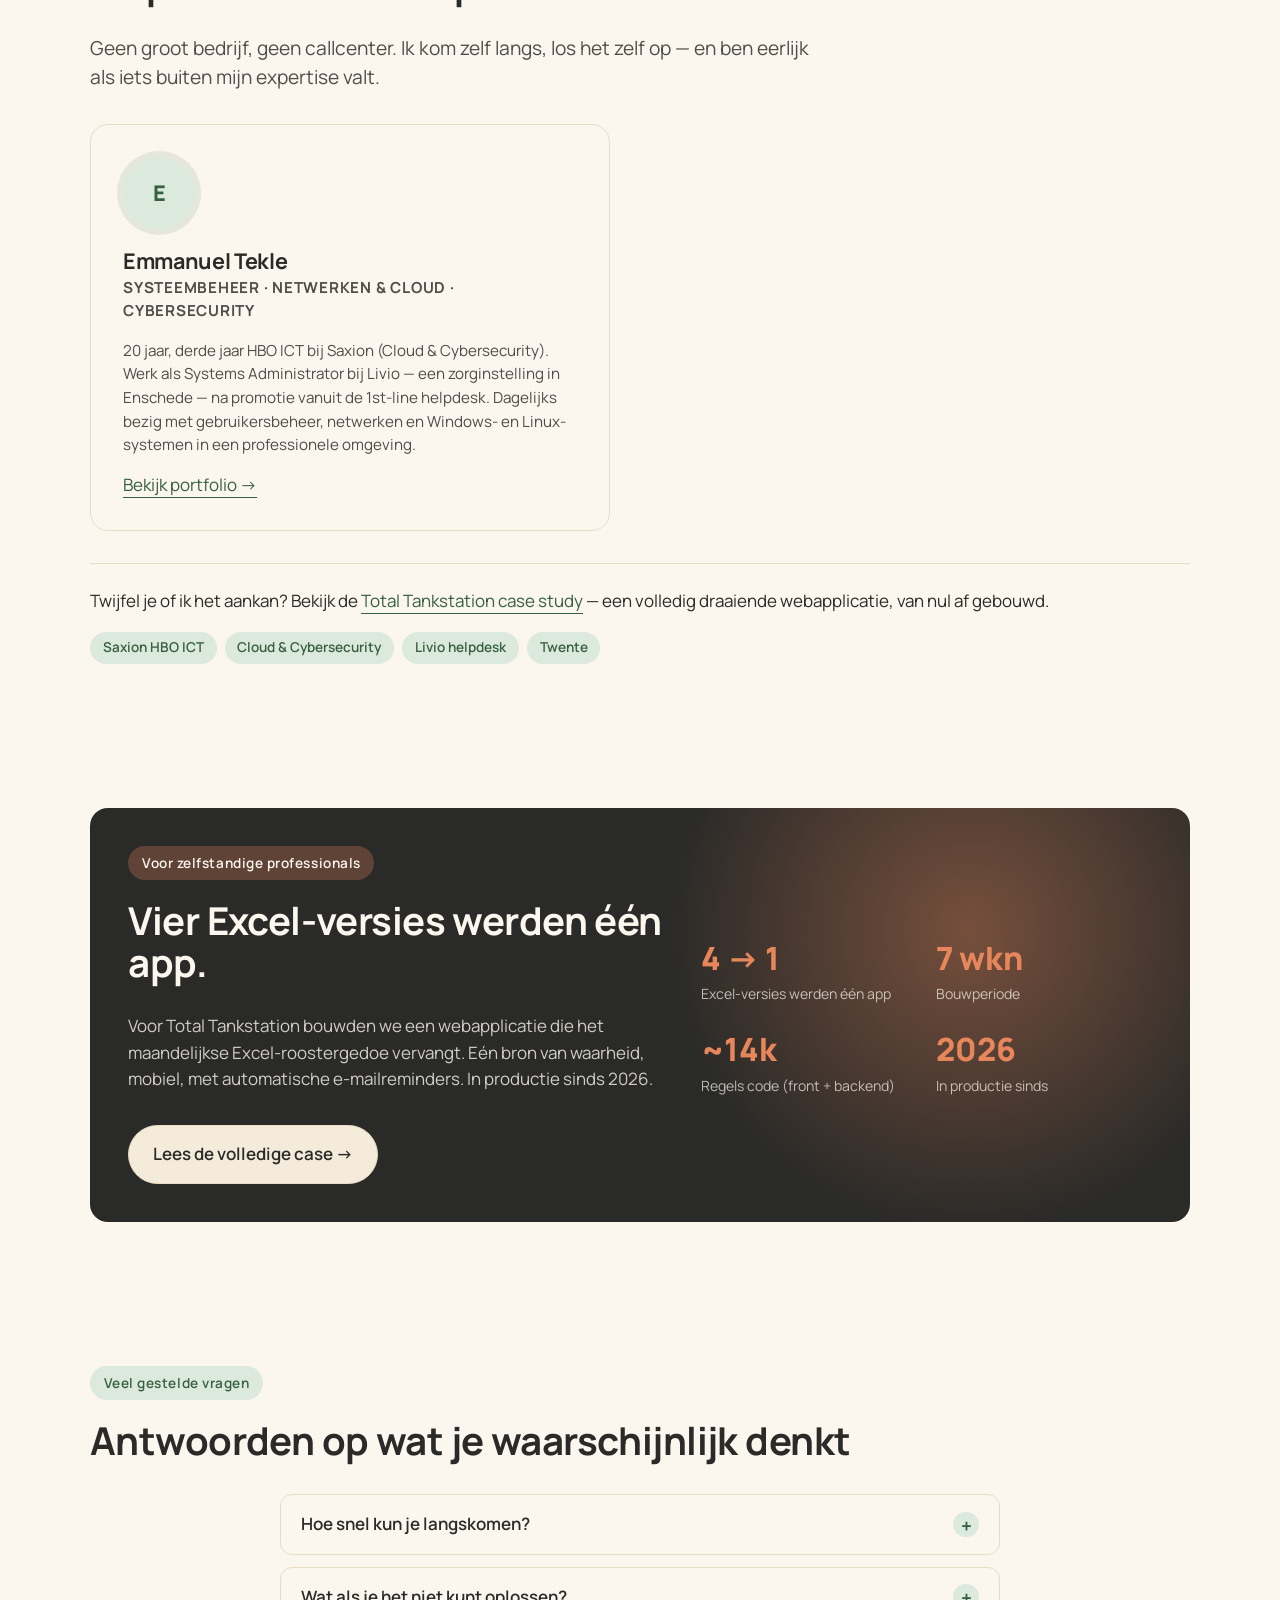
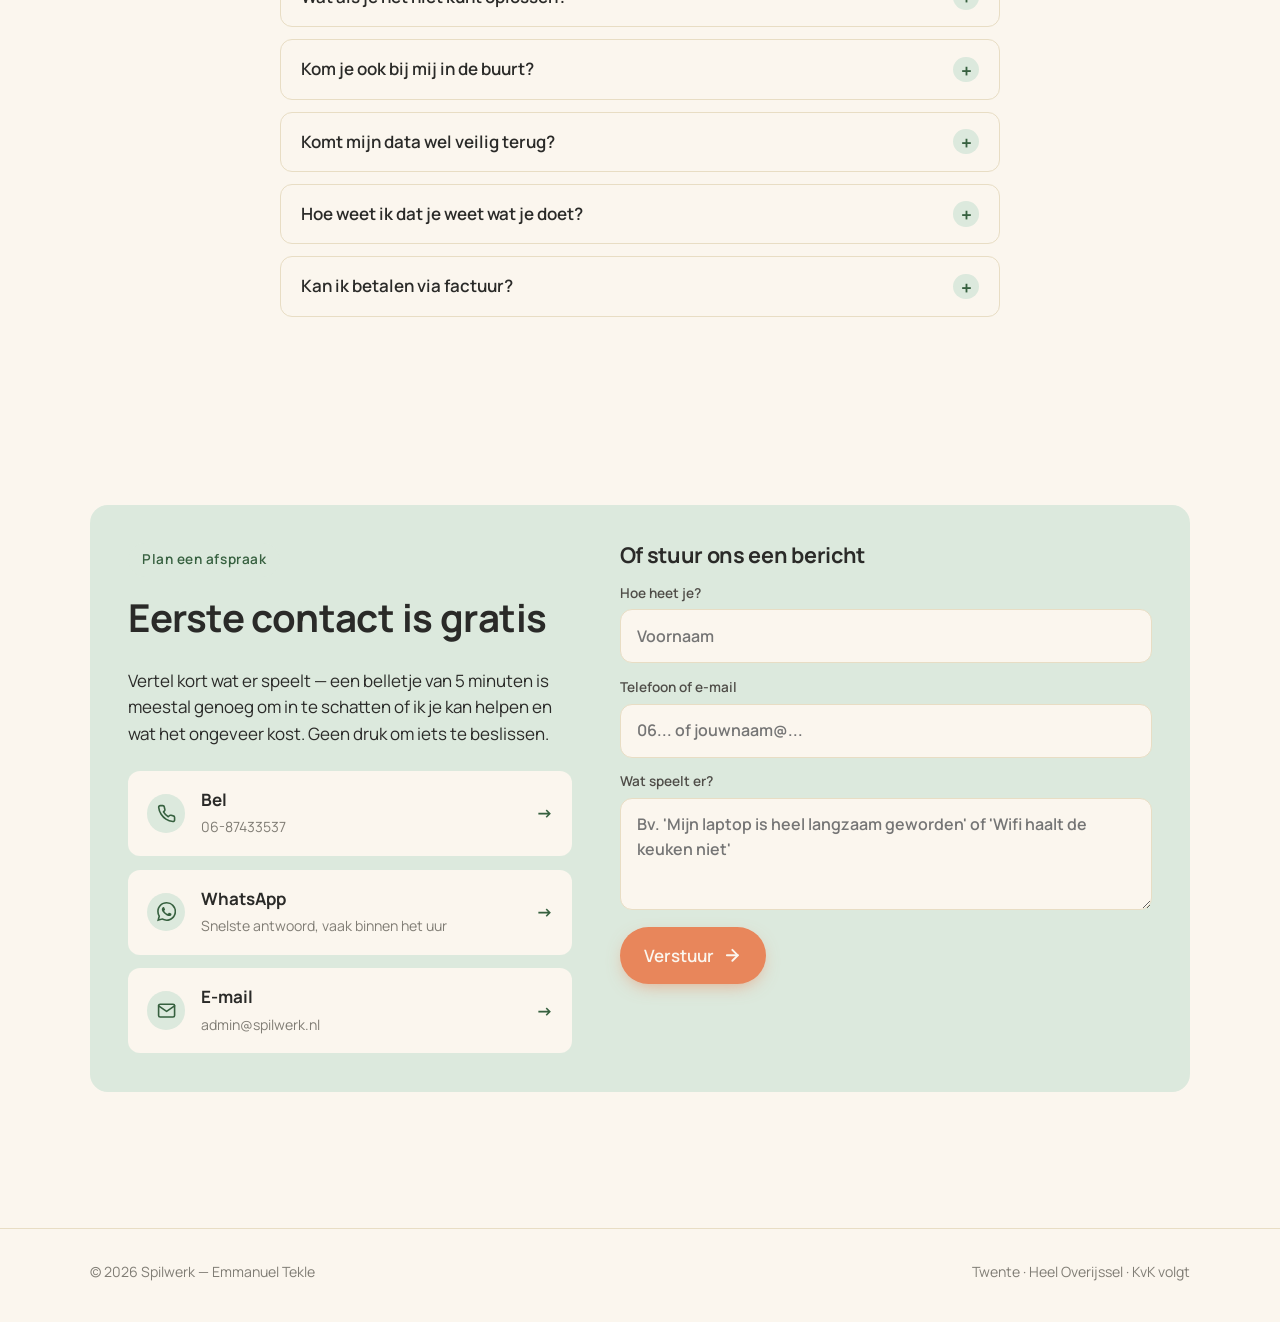
==== commit e4416dbe: "Verwijder Eren, update Emmanuel naar sysadmin-rol, poets site op - Eren Kongul volledig verwijderd (" ====
--- a/site/index.html
+++ b/site/index.html
@@ -4,7 +4,7 @@
 <meta charset="utf-8" />
 <meta name="viewport" content="width=device-width, initial-scale=1" />
 <title>Spilwerk · IT-hulp aan huis voor heel Overijssel</title>
-<meta name="description" content="Computer kapot? Wifi traag? Telefoon doet raar? We komen langs of bellen mee — vriendelijk, duidelijk, vaste tarieven. Twee IT-specialisten aan huis voor particulieren en zelfstandige professionals in heel Overijssel." />
+<meta name="description" content="Computer kapot? Wifi traag? Telefoon doet raar? Ik kom langs of bel mee — vriendelijk, duidelijk, vaste tarieven. IT-specialist aan huis voor particulieren en zelfstandige professionals in heel Overijssel." />
 <meta property="og:title" content="Spilwerk · IT-hulp aan huis Overijssel" />
 <meta property="og:description" content="Vriendelijke IT-hulp aan huis. Vanaf €60. Heel Overijssel." />
 <link rel="stylesheet" href="./assets/style.css" />
@@ -21,7 +21,7 @@
       <a class="btn-ghost hide-sm" href="#over">Over ons</a>
       <a class="btn btn-primary" href="#contact">
         <svg class="btn-icon" viewBox="0 0 24 24" fill="none" stroke="currentColor" stroke-width="2" stroke-linecap="round" stroke-linejoin="round"><path d="M22 16.92v3a2 2 0 0 1-2.18 2 19.79 19.79 0 0 1-8.63-3.07 19.5 19.5 0 0 1-6-6 19.79 19.79 0 0 1-3.07-8.67A2 2 0 0 1 4.11 2h3a2 2 0 0 1 2 1.72 12.84 12.84 0 0 0 .7 2.81 2 2 0 0 1-.45 2.11L8.09 9.91a16 16 0 0 0 6 6l1.27-1.27a2 2 0 0 1 2.11-.45 12.84 12.84 0 0 0 2.81.7A2 2 0 0 1 22 16.92z"/></svg>
-        Bel of app ons
+        Bel of app mij
       </a>
     </nav>
   </div>
@@ -37,9 +37,9 @@
           <svg width="14" height="14" viewBox="0 0 24 24" fill="none" stroke="currentColor" stroke-width="2.5" stroke-linecap="round" stroke-linejoin="round"><circle cx="12" cy="12" r="10"/><polyline points="12 6 12 12 16 14"/></svg>
           Reactie binnen 24 uur · Heel Overijssel
         </span>
-        <h1>Computer kapot? Wifi traag? <span class="highlight">Wij komen langs.</span></h1>
-        <p class="lede" style="margin-top: 1.25rem;">
-          Vriendelijke IT-hulp aan huis voor particulieren en zelfstandige professionals in heel Overijssel. Geen jargon, geen verrassingen — wel twee mensen die uitleggen wat ze doen.
+        <h1>Computer kapot? Wifi traag? <span class="highlight">Ik kom langs.</span></h1>
+        <p class="lede">
+          Vriendelijke IT-hulp aan huis voor particulieren en zelfstandige professionals in heel Overijssel. Geen jargon, geen verrassingen — ik leg uit wat ik doe en waarom.
         </p>
         <div class="hero-cta-row">
           <a class="btn btn-primary" href="#contact">
@@ -55,17 +55,7 @@
         </div>
       </div>
       <div>
-        <div class="portrait portrait--duo" aria-hidden="true">
-          <div class="portrait-duo">
-            <div class="portrait-person">
-              <div class="portrait-initial portrait-initial--green">E</div>
-              <span class="portrait-name">Emmanuel</span>
-            </div>
-            <div class="portrait-person">
-              <div class="portrait-initial portrait-initial--orange">Er</div>
-              <span class="portrait-name">Eren</span>
-            </div>
-          </div>
+        <div class="portrait" aria-hidden="true">
           <span class="badge-pill">Beschikbaar deze week</span>
         </div>
       </div>
@@ -80,9 +70,9 @@
   <!-- ─── DIENSTEN ─── -->
   <section class="section reveal" id="diensten">
     <div class="container">
-      <span class="eyebrow">Wat wij oplossen</span>
-      <h2>Waarmee wij vaak langskomen</h2>
-      <p class="lede">Iets anders? Bel gerust — als wij het zelf niet kunnen, weten wij wel iemand die het wel kan.</p>
+      <span class="eyebrow">Wat ik oplos</span>
+      <h2>Waarmee ik vaak langskom</h2>
+      <p class="lede">Iets anders? Bel gerust — als ik het zelf niet kan, weet ik wel iemand die het wel kan.</p>
 
       <div class="diensten-grid">
         <article class="dienst-card">
@@ -224,7 +214,7 @@
   </section>
 
   <!-- ─── HOE HET WERKT ─── -->
-  <section class="section reveal" style="background: color-mix(in srgb, var(--paper-2) 60%, transparent); border-radius: 0;">
+  <section class="section section--tinted reveal">
     <div class="container">
       <span class="eyebrow">Hoe het werkt</span>
       <h2>Drie stappen, geen poespas</h2>
@@ -233,17 +223,17 @@
         <div class="step">
           <div class="step-num">1</div>
           <h3>Je belt of appt</h3>
-          <p>Je vertelt in 2 minuten wat er aan de hand is. Eerste contact is altijd gratis — wij zeggen eerlijk of wij je kunnen helpen.</p>
+          <p>Je vertelt in 2 minuten wat er aan de hand is. Eerste contact is altijd gratis — ik zeg eerlijk of ik je kan helpen.</p>
         </div>
         <div class="step">
           <div class="step-num">2</div>
-          <h3>We plannen een afspraak</h3>
-          <p>Bij jou thuis of op kantoor. Vaak nog dezelfde week. We bevestigen per mail of WhatsApp wat we gaan doen en wat het kost.</p>
+          <h3>Ik plan een afspraak</h3>
+          <p>Bij jou thuis of op kantoor. Vaak nog dezelfde week. Ik bevestig per mail of WhatsApp wat ik ga doen en wat het kost.</p>
         </div>
         <div class="step">
           <div class="step-num">3</div>
-          <h3>We lossen het op — of niet</h3>
-          <p>Lukt het niet? Dan betaal je niets. Lukt het wel? Dan sturen we een nette factuur die je rustig in 14 dagen betaalt.</p>
+          <h3>Ik los het op — of niet</h3>
+          <p>Lukt het niet? Dan betaal je niets. Lukt het wel? Dan stuur ik een nette factuur die je rustig in 14 dagen betaalt.</p>
         </div>
       </div>
     </div>
@@ -253,48 +243,45 @@
   <section class="section reveal">
     <div class="container">
       <span class="eyebrow">Waarom Spilwerk</span>
-      <h2>Waarom mensen ons blijven bellen</h2>
+      <h2>Waarom mensen mij blijven bellen</h2>
       <p class="lede">Er zijn genoeg IT'ers. Maar weinigen komen bij je thuis, leggen het uit in gewone taal, en sturen geen rekening als het niet lukt.</p>
 
-      <div class="steps" style="grid-template-columns: repeat(auto-fit, minmax(220px, 1fr)); margin-top: 2rem;">
-        <div class="step">
-          <div class="step-num">2×</div>
-          <h3>Twee specialisten, niet één</h3>
-          <p>Dubbele kennis, dubbele beschikbaarheid. Als het complex wordt, hebben we altijd een tweede paar ogen — iets wat een solo IT'er simpelweg niet kan bieden.</p>
+      <div class="steps waarom-grid">
+        <div class="step">
+          <div class="step-num">→</div>
+          <h3>Directe lijn naar de specialist</h3>
+          <p>Je belt mij, ik kom langs, ik los het op. Geen klantenservice, geen doorverbinden. Altijd dezelfde persoon — die ook weet wat er de vorige keer was.</p>
         </div>
         <div class="step">
           <div class="step-num">✓</div>
           <h3>Geen kosten als het mislukt</h3>
-          <p>Lukt het niet? Dan betaal je niets. Geen rekening voor voorrijden, geen uurtarief. Gewoon nul. Wij nemen het risico, niet jij.</p>
+          <p>Lukt het niet? Dan betaal je niets. Geen rekening voor voorrijden, geen uurtarief. Gewoon nul. Ik neem het risico, niet jij.</p>
         </div>
         <div class="step">
           <div class="step-num">↑</div>
           <h3>Actuele kennis, geen verouderde aanpak</h3>
-          <p>Wij studeren Cloud &amp; Cybersecurity en werken dagelijks met actuele tools. Geen verouderde methodes of onnodige software die jij daarna moet betalen.</p>
+          <p>Ik studeer Cloud &amp; Cybersecurity en werk dagelijks met actuele tools. Geen verouderde methodes of onnodige software die jij daarna moet betalen.</p>
         </div>
         <div class="step">
           <div class="step-num">€</div>
           <h3>Vaste prijzen, nooit een verrassing</h3>
-          <p>Je weet vooraf wat het kost. Als iets toch meer tijd vraagt, bellen wij eerst — en ga jij pas akkoord voor wij verdergaan.</p>
+          <p>Je weet vooraf wat het kost. Als iets toch meer tijd vraagt, bel ik eerst — en ga jij pas akkoord voor ik verdergaan.</p>
         </div>
       </div>
     </div>
   </section>
 
   <!-- ─── PRIJZEN ─── -->
-  <section class="section reveal" id="prijzen">
+  <section class="section section--tinted reveal" id="prijzen">
     <div class="container">
       <span class="eyebrow">Prijzen</span>
       <h2>Eerlijk en helder</h2>
-      <p class="lede" style="margin-bottom: 2rem;">Geen verrassingen achteraf. Tarieven incl. voorrijden binnen Overijssel.</p>
+      <p class="lede">Geen verrassingen achteraf. Tarieven incl. voorrijden binnen Overijssel.</p>
 
       <div class="prijs-block">
         <div class="prijs-tabel">
           <div class="row"><span>Bezoek aan huis (1e uur incl. voorrijden)</span><b>€55</b></div>
           <div class="row"><span>Daarna per begonnen kwartier</span><b>€12</b></div>
-          <div class="row"><span>Hulp op afstand (TeamViewer / videocall)</span><b>€40 / uur</b></div>
-          <div class="row"><span>Klein klusje &lt; 30 min op afstand</span><b>€25</b></div>
-          <div class="row"><span>Avond &amp; weekend</span><b>+20%</b></div>
         </div>
         <div class="prijs-side">
           <h3>Twijfel je?</h3>
@@ -303,13 +290,13 @@
         </div>
       </div>
 
-      <div style="margin-top: 2.5rem;">
-        <h3 style="margin-bottom: 1rem;">Vaste prijzen voor bekende klusjes</h3>
-        <p class="lede" style="margin-bottom: 1.5rem;">Als wij vaak hetzelfde klusje doen, weten wij hoe lang het duurt. Dan rekenen wij geen uurtarief — maar één vaste prijs zodat je vooraf weet wat het kost.</p>
-
-        <h4 style="margin: 1.5rem 0 0.75rem; color: var(--ink-2); font-weight: 600; font-size: 0.95rem;">Voor particulieren</h4>
+      <div class="vaste-prijzen">
+        <h3>Vaste prijzen voor bekende klusjes</h3>
+        <p class="lede">Als ik vaak hetzelfde klusje doe, weet ik hoe lang het duurt. Dan reken ik geen uurtarief — maar één vaste prijs zodat je vooraf weet wat het kost.</p>
+
+        <h4 class="prijs-cat">Voor particulieren</h4>
         <div class="prijs-block">
-          <div class="prijs-tabel" style="grid-column: 1 / -1;">
+          <div class="prijs-tabel">
             <div class="row"><span>Nieuwe laptop / computer helemaal instellen</span><b>€95</b></div>
             <div class="row"><span>Backup-setup (cloud + externe schijf + uitleg)</span><b>€95</b></div>
             <div class="row"><span>SSD inbouwen + Windows overzetten (excl. SSD-onderdeel)</span><b>€85</b></div>
@@ -318,9 +305,9 @@
           </div>
         </div>
 
-        <h4 style="margin: 1.5rem 0 0.75rem; color: var(--ink-2); font-weight: 600; font-size: 0.95rem;">Voor zelfstandigen &amp; kleine kantoren</h4>
+        <h4 class="prijs-cat">Voor zelfstandigen &amp; kleine kantoren</h4>
         <div class="prijs-block">
-          <div class="prijs-tabel" style="grid-column: 1 / -1;">
+          <div class="prijs-tabel">
             <div class="row"><span>Werkplek-setup nieuwe medewerker (laptop + accounts + toegang)</span><b>€135</b></div>
             <div class="row"><span>Gedeelde printer in netwerk instellen (tot 5 werkplekken)</span><b>€95</b></div>
             <div class="row"><span>Gedeelde mappen instellen (SharePoint / Google Drive / NAS)</span><b>€125</b></div>
@@ -331,9 +318,9 @@
           </div>
         </div>
 
-        <h4 style="margin: 1.5rem 0 0.75rem; color: var(--ink-2); font-weight: 600; font-size: 0.95rem;">Websites &amp; applicaties</h4>
+        <h4 class="prijs-cat">Websites &amp; applicaties</h4>
         <div class="prijs-block">
-          <div class="prijs-tabel" style="grid-column: 1 / -1;">
+          <div class="prijs-tabel">
             <div class="row"><span>Website bouwen — statisch (incl. domein + hosting-setup)</span><b>€450</b></div>
             <div class="row"><span>Website bouwen — WordPress (incl. domein + hosting)</span><b>€595</b></div>
             <div class="row"><span>Webapplicatie / maatwerk tool (indicatie, scope-afhankelijk)</span><b>vanaf €950</b></div>
@@ -341,8 +328,8 @@
           </div>
         </div>
 
-        <p style="font-size: 0.9rem; color: var(--ink-3); margin-top: 1rem;">
-          Voor scherm- of moederbord-reparaties en out-of-warranty MacBooks verwijzen wij je naar een specialist — die kan dat beter dan wij.
+        <p class="prijs-disclaimer">
+          Voor scherm- of moederbord-reparaties en out-of-warranty MacBooks verwijs ik je naar een specialist — die kan dat beter dan ik.
         </p>
       </div>
     </div>
@@ -352,28 +339,21 @@
   <section class="section reveal" id="over">
     <div class="container">
       <span class="eyebrow">Over ons</span>
-      <h2>Twee IT'ers. Één team. Jouw probleem opgelost.</h2>
-      <p class="lede">We zijn geen groot bedrijf en doen ook niet alsof. Wel twee mensen die weten wat ze doen, eerlijk zijn over wat niet lukt, en gewoon bij je aan de deur komen.</p>
+      <h2>De persoon achter Spilwerk.</h2>
+      <p class="lede">Geen groot bedrijf, geen callcenter. Ik kom zelf langs, los het zelf op — en ben eerlijk als iets buiten mijn expertise valt.</p>
 
       <div class="team-grid">
-        <div class="team-card">
+        <div class="team-card team-card--solo">
           <div class="team-avatar team-avatar--green">E</div>
           <h3>Emmanuel Tekle</h3>
-          <p class="team-spec">Helpdesk · Netwerken · Cloud</p>
-          <p>20 jaar, derde jaar HBO ICT bij Saxion. Werkt naast zijn studie als helpdesk-engineer bij Livio — dagelijks precies de problemen oplossen waarvoor mensen ons bellen. Geen theorie, maar echte werkervaring.</p>
+          <p class="team-spec">Systeembeheer · Netwerken &amp; Cloud · Cybersecurity</p>
+          <p>20 jaar, derde jaar HBO ICT bij Saxion (Cloud &amp; Cybersecurity). Werk als Systems Administrator bij Livio — een zorginstelling in Enschede — na promotie vanuit de 1st-line helpdesk. Dagelijks bezig met gebruikersbeheer, netwerken en Windows- en Linux-systemen in een professionele omgeving.</p>
           <a class="link" href="https://emmanueltekle.nl" target="_blank" rel="noopener">Bekijk portfolio →</a>
         </div>
-        <div class="team-card">
-          <div class="team-avatar team-avatar--orange">Er</div>
-          <h3>Eren Kongul</h3>
-          <p class="team-spec">Cloud · Cybersecurity · Webontwikkeling</p>
-          <p>20 jaar, derde jaar HBO ICT bij Saxion. Gespecialiseerd in cloud-infrastructuur, netwerken en webontwikkeling. Van een trage laptop tot een complete webapplicatie — hij heeft het gebouwd.</p>
-          <a class="link" href="https://erenkongul.nl" target="_blank" rel="noopener">Bekijk portfolio →</a>
-        </div>
       </div>
 
       <div class="team-footer">
-        <p>Twijfel je of we het aankunnen? Bekijk de <a class="link" href="./werk/tankstation.html">Total Tankstation case study</a> — een volledig draaiende webapplicatie, van nul af gebouwd door ons samen.</p>
+        <p>Twijfel je of ik het aankan? Bekijk de <a class="link" href="./werk/tankstation.html">Total Tankstation case study</a> — een volledig draaiende webapplicatie, van nul af gebouwd.</p>
         <div class="about-tags">
           <span class="about-tag">Saxion HBO ICT</span>
           <span class="about-tag">Cloud &amp; Cybersecurity</span>
@@ -390,10 +370,10 @@
     <div class="container">
       <div class="werk-teaser">
         <div>
-          <span class="eyebrow" style="background: color-mix(in srgb, var(--warm) 25%, transparent); color: var(--paper);">Voor zelfstandige professionals</span>
+          <span class="eyebrow eyebrow--warm">Voor zelfstandige professionals</span>
           <h2>Vier Excel-versies werden één app.</h2>
-          <p style="margin-top: 1rem;">Voor Total Tankstation bouwden we een webapplicatie die het maandelijkse Excel-roostergedoe vervangt. Eén bron van waarheid, mobiel, met automatische e-mailreminders. In productie sinds 2026.</p>
-          <a class="btn btn-secondary" href="./werk/tankstation.html" style="margin-top: 1rem;">Lees de volledige case →</a>
+          <p>Voor Total Tankstation bouwden we een webapplicatie die het maandelijkse Excel-roostergedoe vervangt. Eén bron van waarheid, mobiel, met automatische e-mailreminders. In productie sinds 2026.</p>
+          <a class="btn btn-secondary" href="./werk/tankstation.html">Lees de volledige case →</a>
         </div>
         <div class="stats">
           <div>
@@ -423,30 +403,26 @@
       <span class="eyebrow">Veel gestelde vragen</span>
       <h2>Antwoorden op wat je waarschijnlijk denkt</h2>
 
-      <div class="faq" style="margin-top: 2rem;">
-        <details>
-          <summary>Hoe snel kunnen jullie langskomen?</summary>
-          <div class="faq-body"><p>Meestal binnen 2-4 werkdagen, regelmatig sneller. Voor spoed (bv. werk dat stilligt) doen wij ons best om je dezelfde of volgende dag in te plannen — bel dan even.</p></div>
-        </details>
-        <details>
-          <summary>Wat als jullie het niet kunnen oplossen?</summary>
-          <div class="faq-body"><p>Dan betaal je niks. Lukt iets niet binnen redelijke tijd, dan zeggen wij dat eerlijk en verwijzen wij je waar mogelijk door naar iemand die het wel kan. Voorrijden ook gratis.</p></div>
-        </details>
-        <details>
-          <summary>Komen jullie ook bij mij in de buurt?</summary>
-          <div class="faq-body"><p>Heel Overijssel: Hengelo, Enschede, Almelo, Borne, Oldenzaal, Haaksbergen, Zwolle, Deventer, Kampen, Steenwijk en alles ertussen. Voor klusjes onder de 30 minuten doen wij het liefst remote — dan zit je niet vast aan voorrijden.</p></div>
-        </details>
-        <details>
-          <summary>Werken jullie ook 's avonds of in het weekend?</summary>
-          <div class="faq-body"><p>Ja, op verzoek. Tarief is dan +25%. Voor zelfstandige professionals die overdag geen tijd hebben is dit vaak juist handig.</p></div>
+      <div class="faq">
+        <details>
+          <summary>Hoe snel kun je langskomen?</summary>
+          <div class="faq-body"><p>Meestal binnen 2-4 werkdagen, regelmatig sneller. Voor spoed (bv. werk dat stilligt) doe ik mijn best om je dezelfde of volgende dag in te plannen — bel dan even.</p></div>
+        </details>
+        <details>
+          <summary>Wat als je het niet kunt oplossen?</summary>
+          <div class="faq-body"><p>Dan betaal je niks. Lukt iets niet binnen redelijke tijd, dan zeg ik dat eerlijk en verwijs ik je waar mogelijk door naar iemand die het wel kan. Voorrijden ook gratis.</p></div>
+        </details>
+        <details>
+          <summary>Kom je ook bij mij in de buurt?</summary>
+          <div class="faq-body"><p>Heel Overijssel: Hengelo, Enschede, Almelo, Borne, Oldenzaal, Haaksbergen, Zwolle, Deventer, Kampen, Steenwijk en alles ertussen.</p></div>
         </details>
         <details>
           <summary>Komt mijn data wel veilig terug?</summary>
-          <div class="faq-body"><p>Bij data-werk (foto's terughalen, harde schijf overzetten, mailbox migreren) maken wij altijd eerst een kopie voor we iets veranderen. Geen risico op verlies. En wat wij bij je zien blijft daar — geheimhouding spreekt voor zich.</p></div>
-        </details>
-        <details>
-          <summary>Hoe weet ik dat jullie weten wat jullie doen?</summary>
-          <div class="faq-body"><p>Eerlijk: wij zijn jong (20) en student. Maar Emmanuel werkt al ruim een jaar als helpdesk-engineer bij Livio, wij studeren allebei HBO ICT bij Saxion en hebben samen een complete server-omgeving gebouwd. Wij weten wat wij doen — en voor wat buiten onze expertise valt, zeggen wij dat eerlijk en verwijzen wij door.</p></div>
+          <div class="faq-body"><p>Bij data-werk (foto's terughalen, harde schijf overzetten, mailbox migreren) maak ik altijd eerst een kopie voor ik iets verander. Geen risico op verlies. En wat ik bij je zie blijft daar — geheimhouding spreekt voor zich.</p></div>
+        </details>
+        <details>
+          <summary>Hoe weet ik dat je weet wat je doet?</summary>
+          <div class="faq-body"><p>Eerlijk: ik ben 20 en student. Maar ik werk als Systems Administrator bij Livio (een zorginstelling in Enschede) na promotie vanuit de 1st-line helpdesk, studeer HBO ICT (Cloud &amp; Cybersecurity) bij Saxion en heb een complete webapplicatie gebouwd die nu in productie draait. Ik weet wat ik doe — en voor wat buiten mijn expertise valt, zeg ik dat eerlijk en verwijs ik door.</p></div>
         </details>
         <details>
           <summary>Kan ik betalen via factuur?</summary>
@@ -463,7 +439,7 @@
         <div>
           <span class="eyebrow">Plan een afspraak</span>
           <h2>Eerste contact is gratis</h2>
-          <p>Vertel kort wat er speelt — een belletje van 5 minuten is meestal genoeg om in te schatten of wij kunnen helpen en wat het ongeveer kost. Geen druk om iets te beslissen.</p>
+          <p>Vertel kort wat er speelt — een belletje van 5 minuten is meestal genoeg om in te schatten of ik je kan helpen en wat het ongeveer kost. Geen druk om iets te beslissen.</p>
 
           <div class="contact-options">
             <a href="tel:+31687433537">
@@ -485,7 +461,7 @@
         </div>
 
         <div>
-          <h3 style="margin-bottom: 1rem;">Of stuur ons een bericht</h3>
+          <h3 class="contact-form-head">Of stuur ons een bericht</h3>
           <form class="form" data-mailto>
             <label>
               Hoe heet je?
@@ -513,7 +489,7 @@
 
 <footer class="site-footer">
   <div class="container">
-    <span>© 2026 Spilwerk — Emmanuel Tekle &amp; Eren Kongul</span>
+    <span>© 2026 Spilwerk — Emmanuel Tekle</span>
     <span>Twente · Heel Overijssel · KvK volgt</span>
   </div>
 </footer>
--- a/site/assets/style.css
+++ b/site/assets/style.css
@@ -364,7 +364,7 @@
 }
 .werk-teaser > * { position: relative; }
 .werk-teaser h2 { color: var(--paper); }
-.werk-teaser p { color: color-mix(in srgb, var(--paper) 80%, transparent); }
+.werk-teaser p { color: color-mix(in srgb, var(--paper) 80%, transparent); margin-top: 1rem; }
 .werk-teaser .stats { display: grid; grid-template-columns: 1fr 1fr; gap: 1.25rem; }
 .werk-teaser .stat-num { font-size: 2rem; font-weight: 800; color: var(--warm); }
 .werk-teaser .stat-label { font-size: 0.88rem; color: color-mix(in srgb, var(--paper) 70%, transparent); }
@@ -372,7 +372,7 @@
 
 /* ─── FAQ ────────────────────────────────────────────────────────── */
 
-.faq { max-width: 720px; margin: 0 auto; }
+.faq { max-width: 720px; margin: 2rem auto 0; }
 .faq details {
   background: var(--paper);
   border: 1.5px solid var(--paper-3);
@@ -478,7 +478,7 @@
   color: var(--ink-2);
 }
 .regio-strip b { color: var(--ink); font-weight: 700; }
-.regio-strip svg { color: var(--accent); vertical-align: -0.1em; margin-right: 0.4em; }
+.regio-strip svg { display: inline; color: var(--accent); vertical-align: -0.15em; margin-right: 0.4em; }
 
 /* ─── Footer ─────────────────────────────────────────────────────── */
 
@@ -656,6 +656,7 @@
   text-transform: uppercase; margin: 0 0 1rem;
 }
 .team-card p { color: var(--ink-2); font-size: 0.95rem; }
+.team-card--solo { grid-column: 1 / -1; max-width: 520px; }
 .team-footer {
   margin-top: 2rem; padding-top: 1.5rem;
   border-top: 1px solid var(--paper-3);
@@ -713,3 +714,62 @@
   50%       { transform: translateY(-4px); }
 }
 .badge-pill { animation: float-badge 3.5s ease-in-out infinite; }
+
+/* ─── Section variants ───────────────────────────────────────────── */
+
+.section--tinted { background: color-mix(in srgb, var(--paper-2) 60%, var(--paper)); }
+
+/* ─── Eyebrow variant (op donkere achtergrond) ───────────────────── */
+
+.eyebrow--warm {
+  background: color-mix(in srgb, var(--warm) 28%, transparent);
+  color: var(--paper);
+}
+
+/* ─── Hero helpers ───────────────────────────────────────────────── */
+
+.hero .lede { margin-top: 1.25rem; }
+
+.portrait--duo {
+  background:
+    radial-gradient(circle at 25% 38%, color-mix(in srgb, var(--accent) 18%, transparent) 0%, transparent 55%),
+    radial-gradient(circle at 76% 62%, color-mix(in srgb, var(--warm) 16%, transparent) 0%, transparent 55%),
+    linear-gradient(155deg, color-mix(in srgb, var(--accent) 18%, var(--paper-2)), var(--paper-2));
+}
+
+/* ─── Steps variant (4-koloms Waarom-grid) ───────────────────────── */
+
+.waarom-grid {
+  grid-template-columns: repeat(auto-fit, minmax(220px, 1fr));
+  margin-top: 2rem;
+}
+
+/* ─── Prijzen helpers ────────────────────────────────────────────── */
+
+#prijzen > .container > .lede { margin-bottom: 2rem; }
+
+.vaste-prijzen { margin-top: 2.5rem; }
+.vaste-prijzen > h3 { margin-bottom: 1rem; }
+.vaste-prijzen > .lede { margin-bottom: 1.5rem; }
+
+.prijs-cat {
+  display: inline-flex; align-items: center;
+  margin: 1.5rem 0 0.75rem;
+  font-weight: 700; font-size: 0.82rem;
+  letter-spacing: 0.05em; text-transform: uppercase;
+  color: var(--accent-2);
+  background: var(--accent-soft);
+  padding: 0.35rem 0.85rem;
+  border-radius: 999px;
+}
+
+.prijs-disclaimer { font-size: 0.9rem; color: var(--ink-3); margin-top: 1rem; }
+.vaste-prijzen .prijs-tabel { grid-column: 1 / -1; }
+
+/* ─── Werk teaser CTA spacing ────────────────────────────────────── */
+
+.werk-teaser .btn-secondary { margin-top: 1rem; }
+
+/* ─── Contact form heading ───────────────────────────────────────── */
+
+.contact-form-head { margin-bottom: 1rem; }
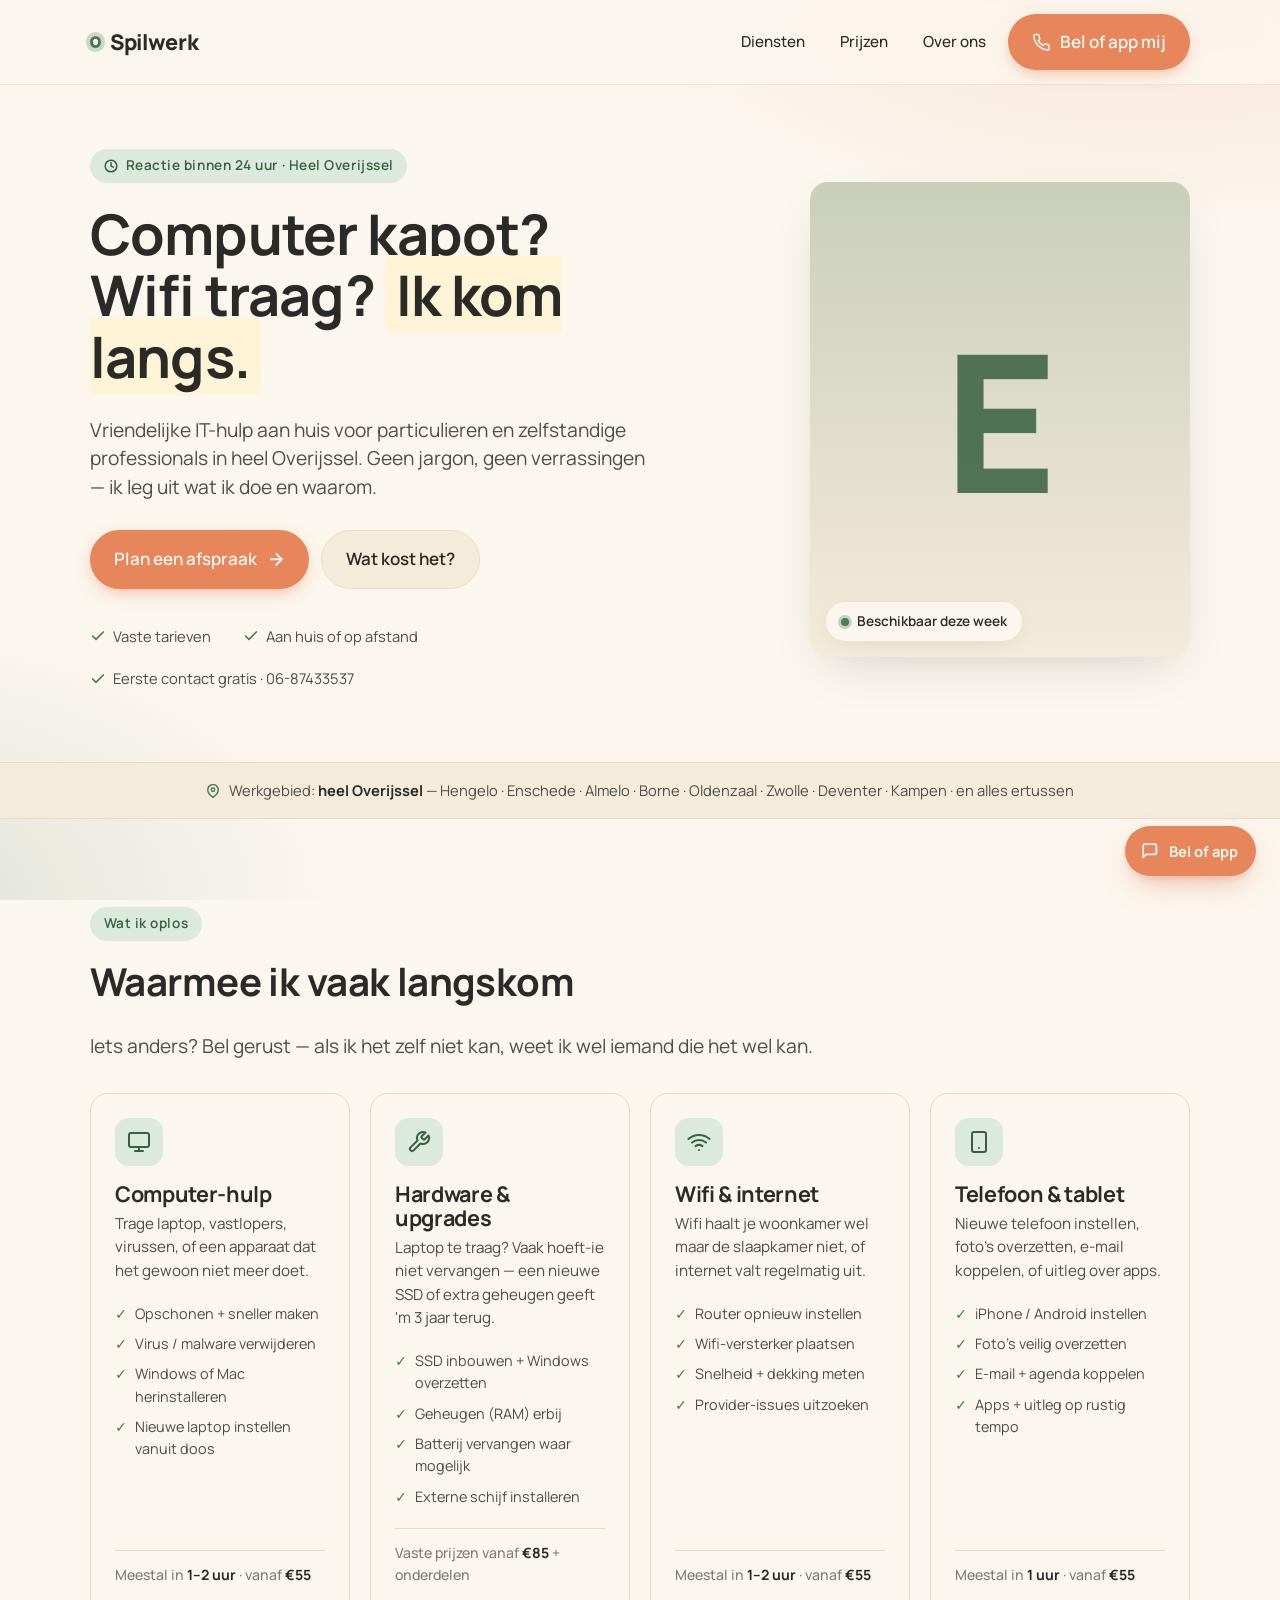
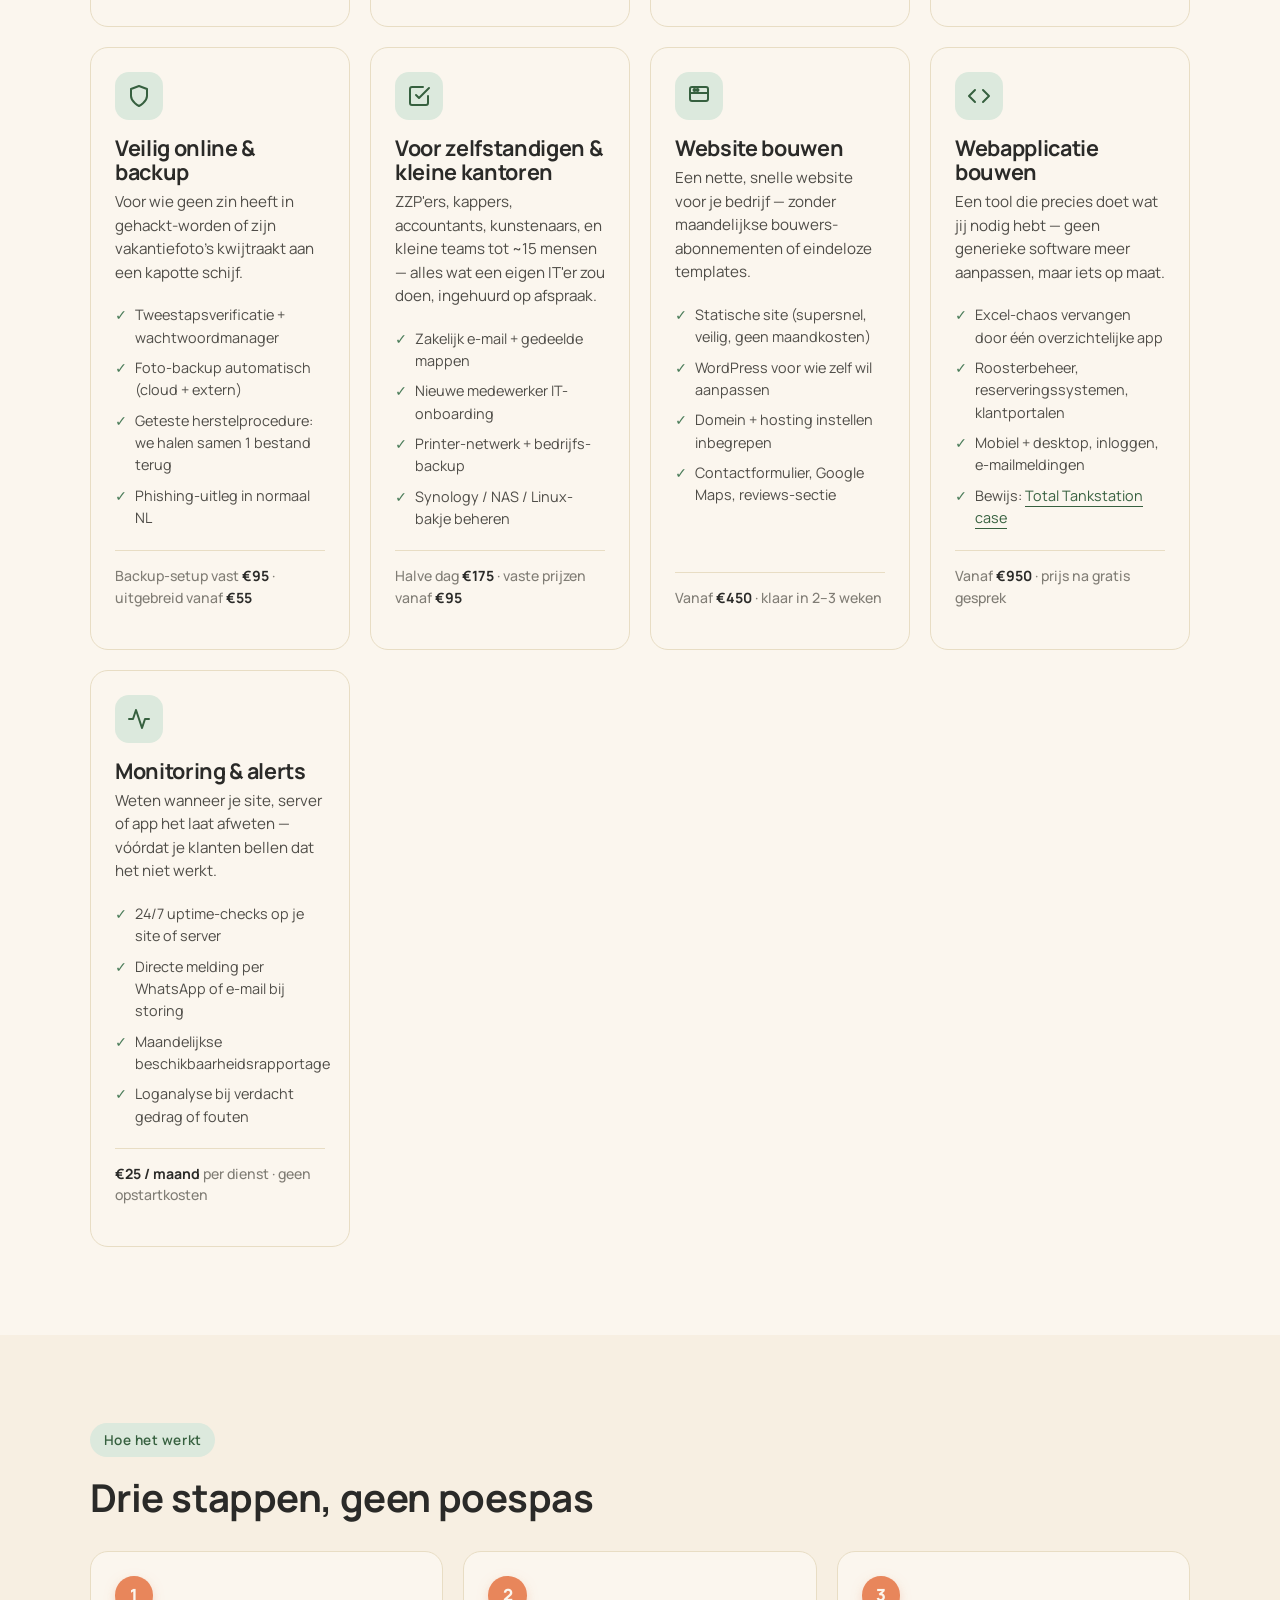
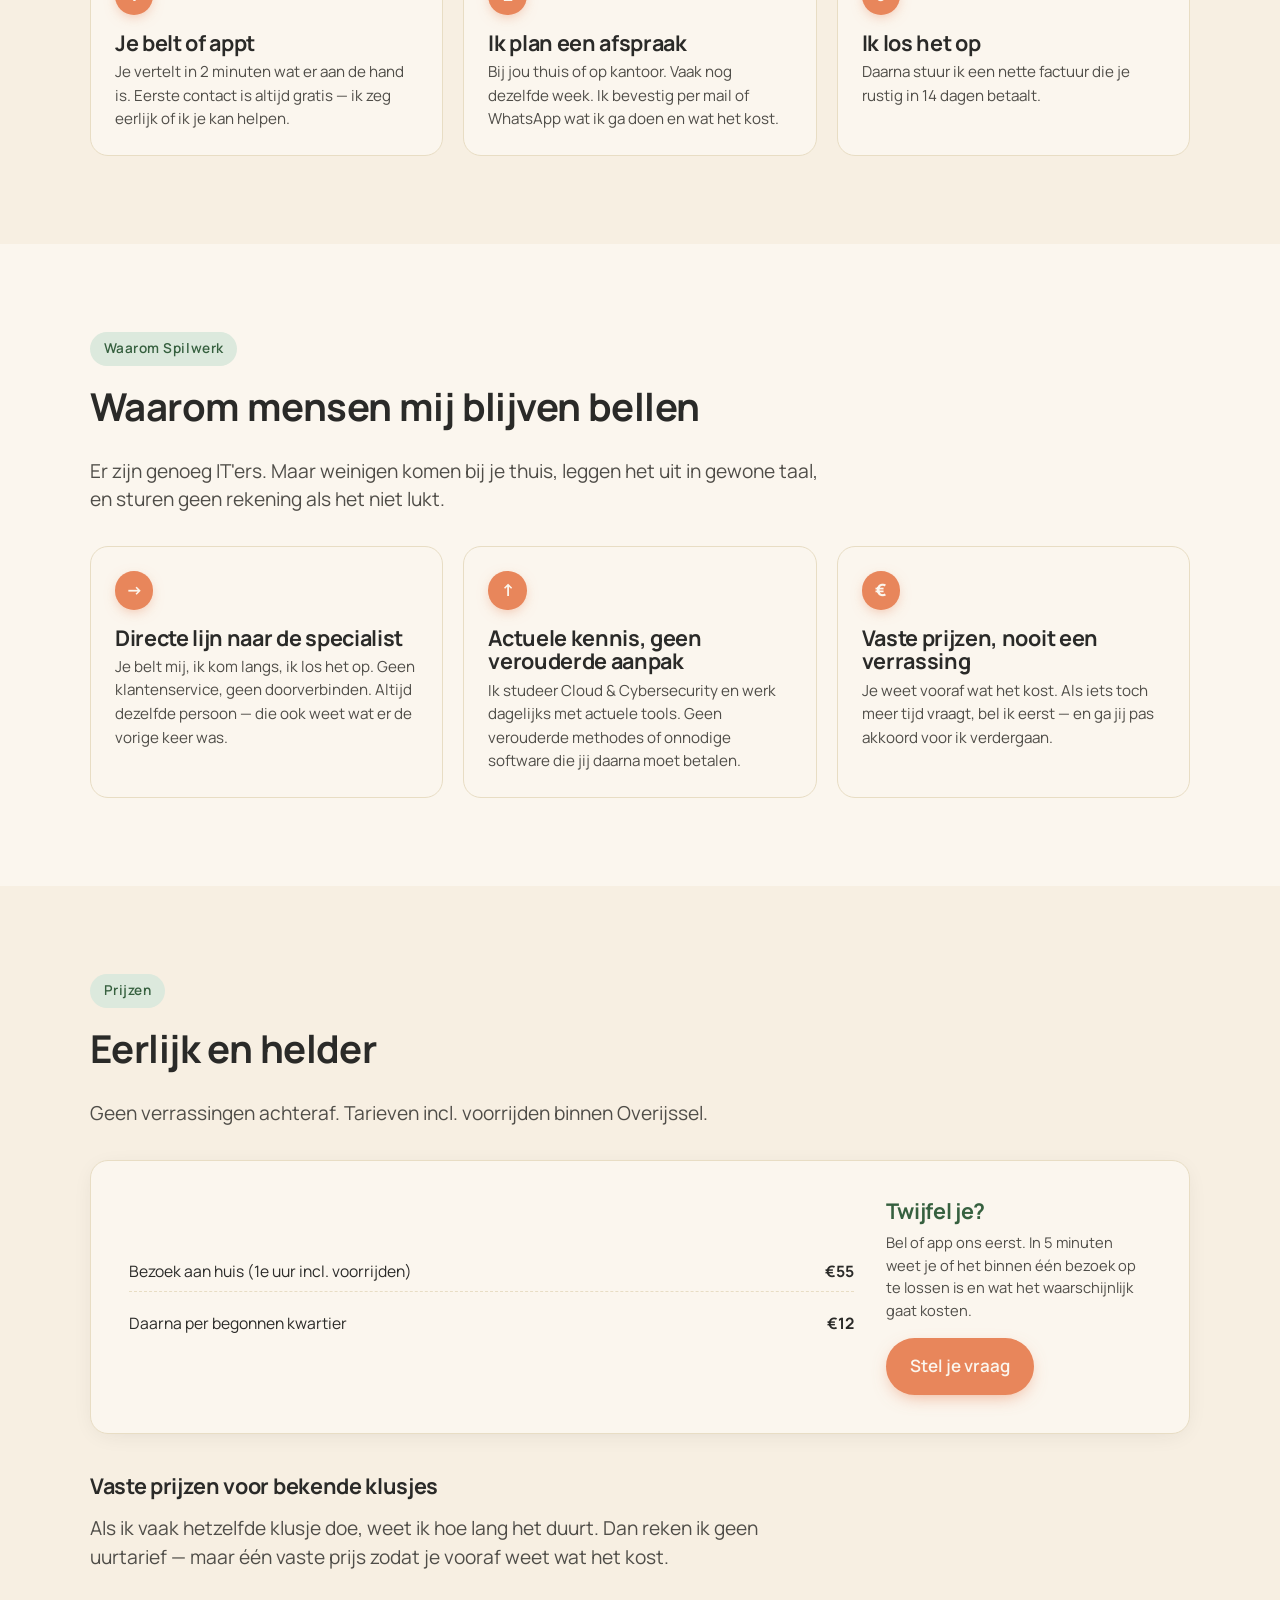
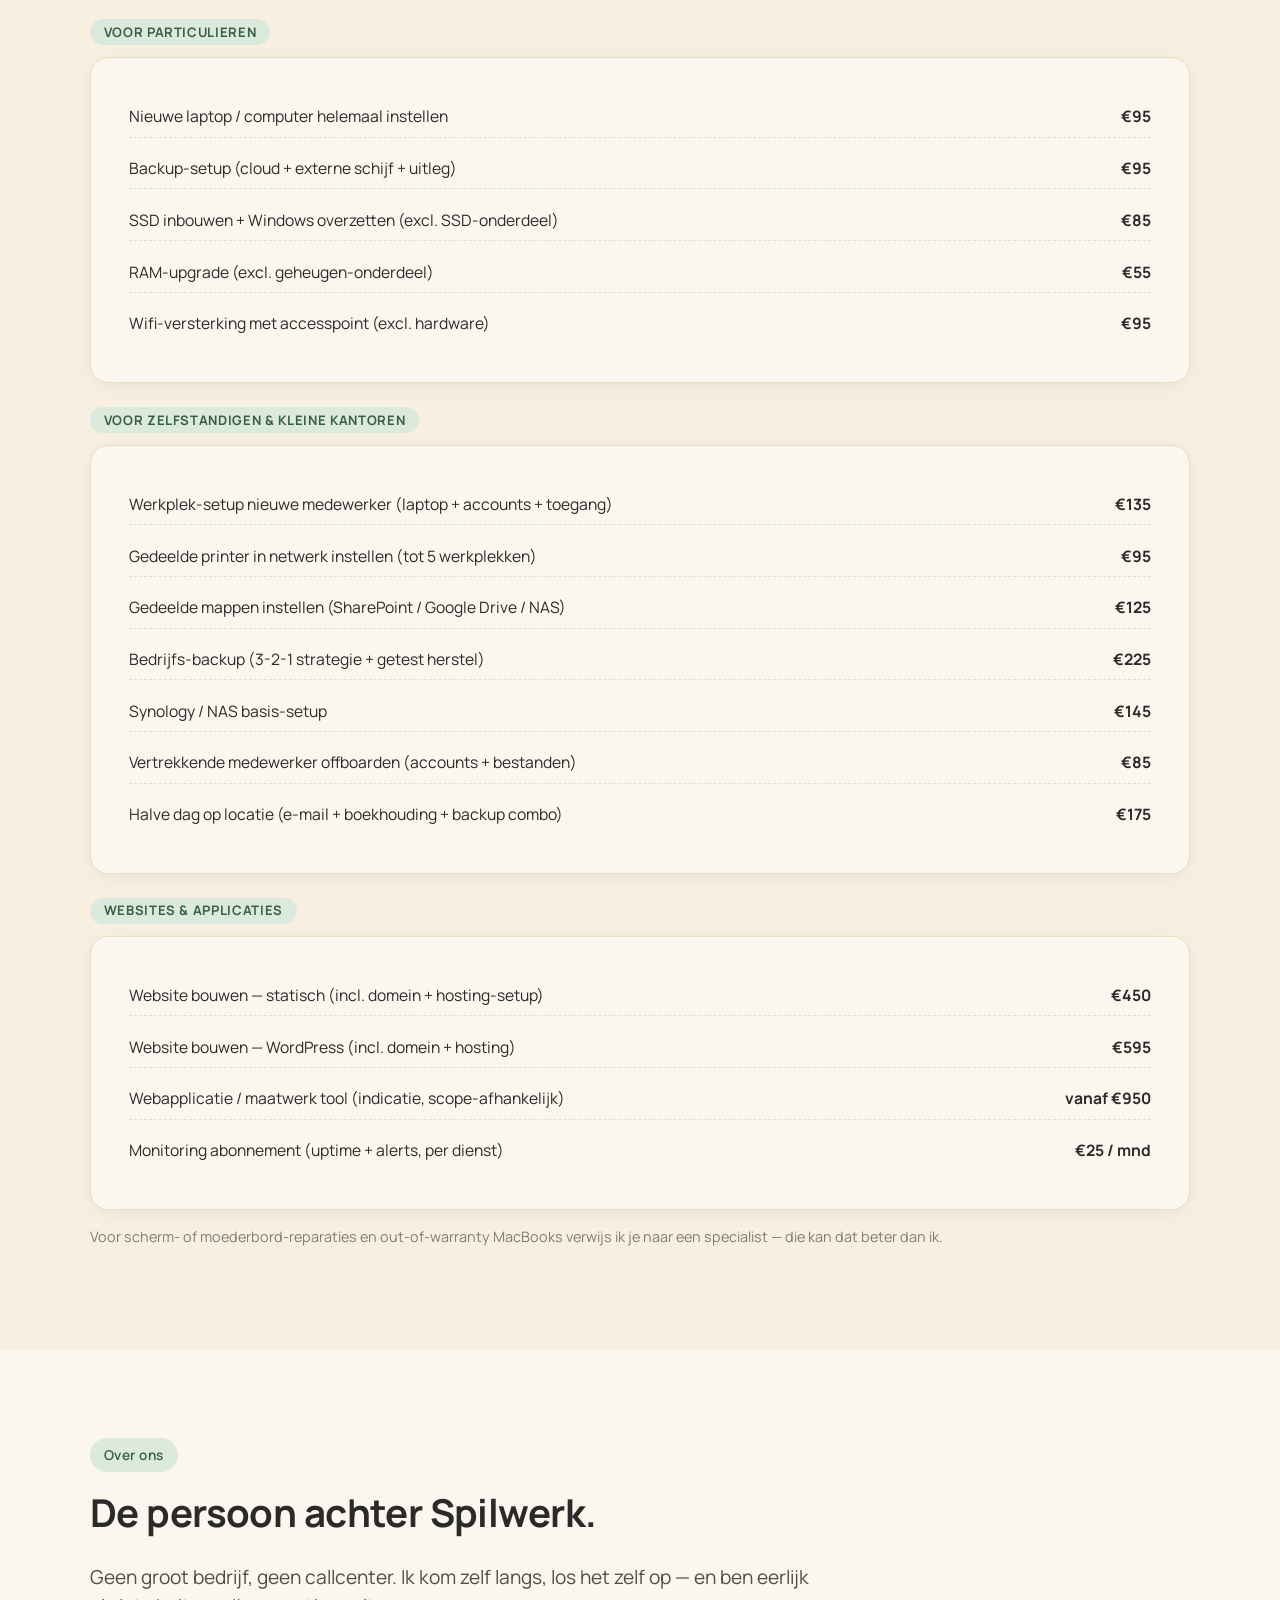
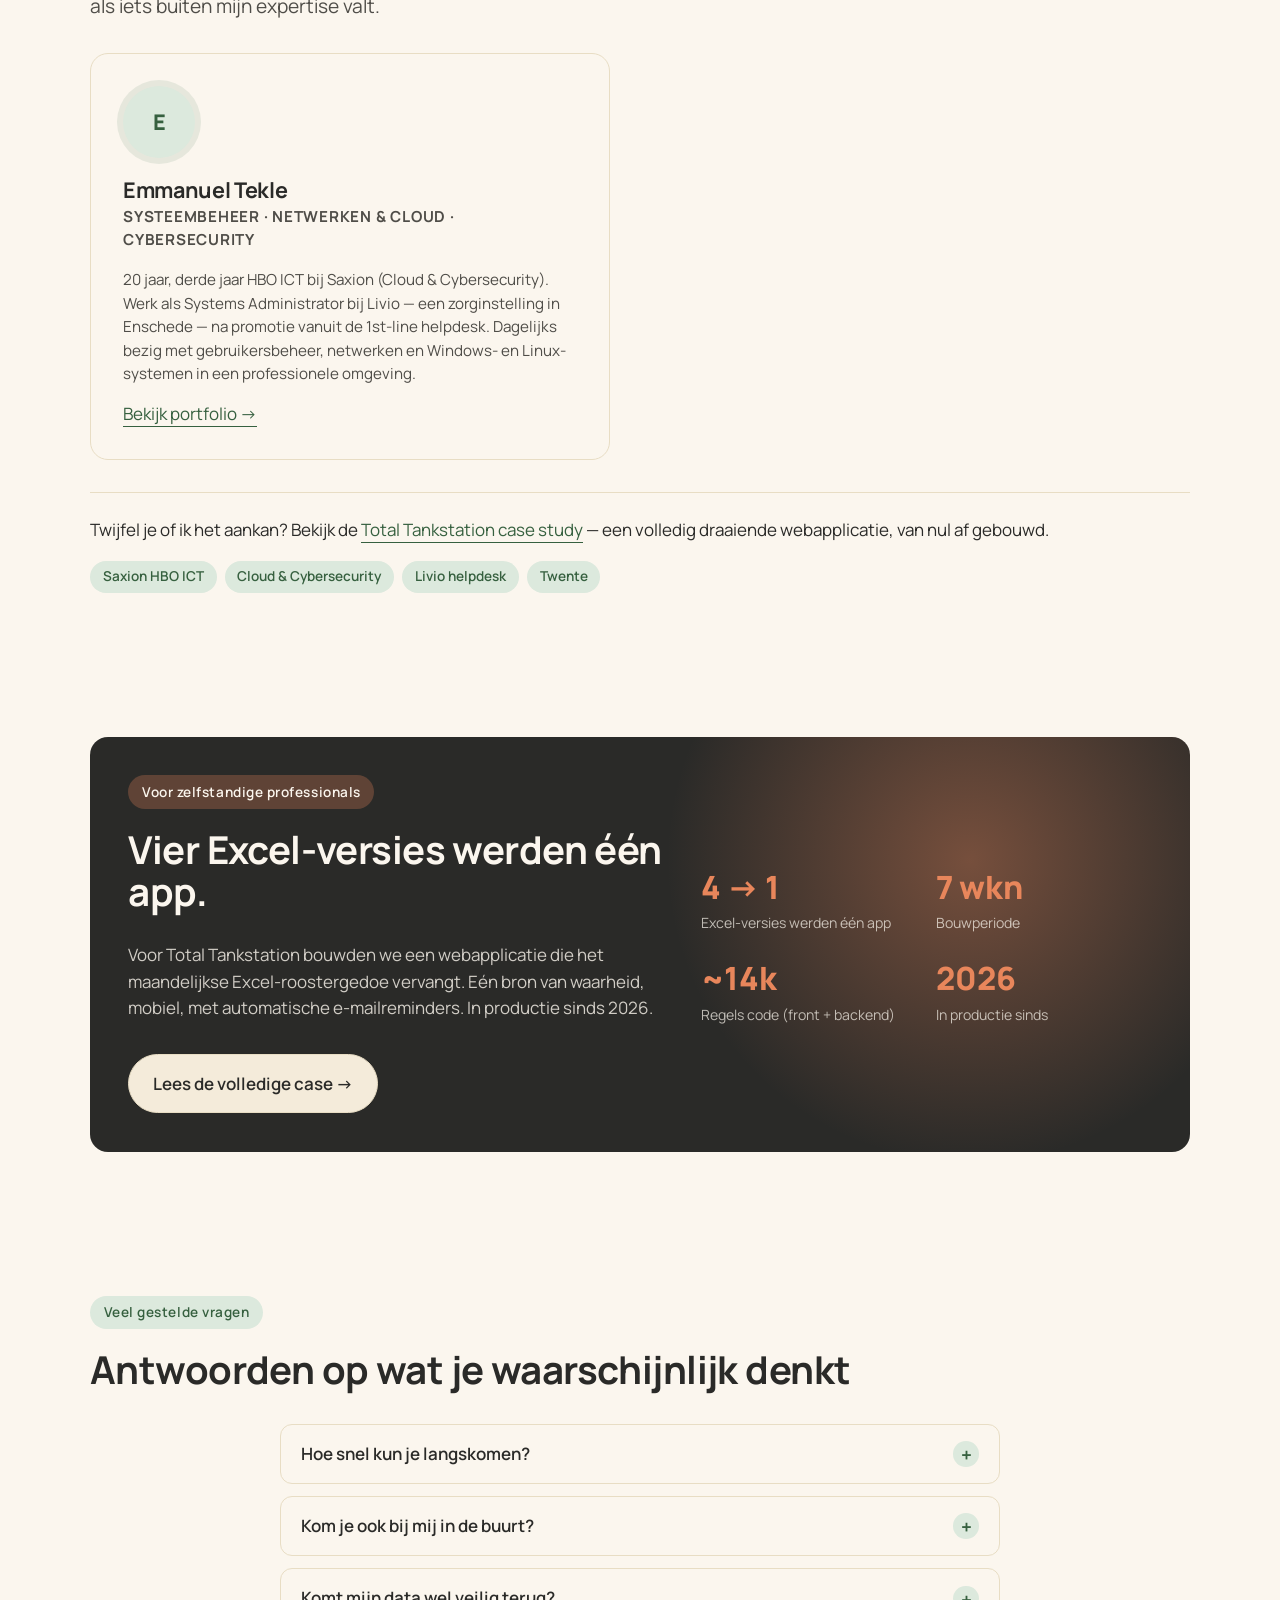
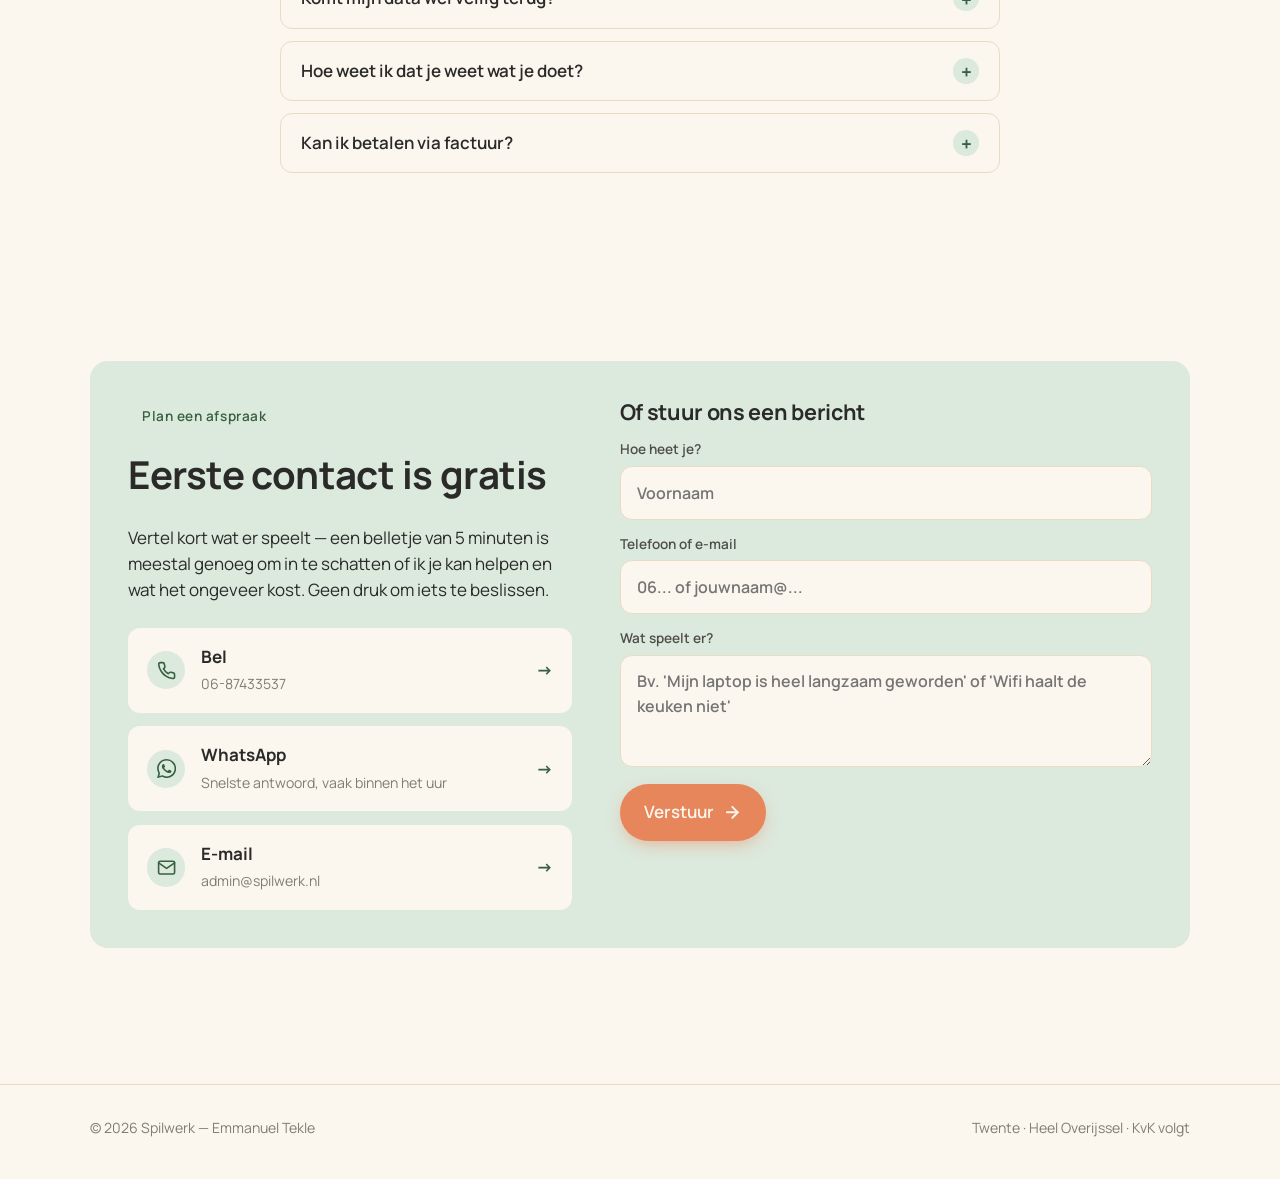
==== commit 00211574: "Verwijder 'niet oplossen = geen kosten' overal - Stap 3 in 'Hoe het werkt': tekst aangepast, geen gr" ====
--- a/site/index.html
+++ b/site/index.html
@@ -232,8 +232,8 @@
         </div>
         <div class="step">
           <div class="step-num">3</div>
-          <h3>Ik los het op — of niet</h3>
-          <p>Lukt het niet? Dan betaal je niets. Lukt het wel? Dan stuur ik een nette factuur die je rustig in 14 dagen betaalt.</p>
+          <h3>Ik los het op</h3>
+          <p>Daarna stuur ik een nette factuur die je rustig in 14 dagen betaalt.</p>
         </div>
       </div>
     </div>
@@ -251,11 +251,6 @@
           <div class="step-num">→</div>
           <h3>Directe lijn naar de specialist</h3>
           <p>Je belt mij, ik kom langs, ik los het op. Geen klantenservice, geen doorverbinden. Altijd dezelfde persoon — die ook weet wat er de vorige keer was.</p>
-        </div>
-        <div class="step">
-          <div class="step-num">✓</div>
-          <h3>Geen kosten als het mislukt</h3>
-          <p>Lukt het niet? Dan betaal je niets. Geen rekening voor voorrijden, geen uurtarief. Gewoon nul. Ik neem het risico, niet jij.</p>
         </div>
         <div class="step">
           <div class="step-num">↑</div>
@@ -407,10 +402,6 @@
         <details>
           <summary>Hoe snel kun je langskomen?</summary>
           <div class="faq-body"><p>Meestal binnen 2-4 werkdagen, regelmatig sneller. Voor spoed (bv. werk dat stilligt) doe ik mijn best om je dezelfde of volgende dag in te plannen — bel dan even.</p></div>
-        </details>
-        <details>
-          <summary>Wat als je het niet kunt oplossen?</summary>
-          <div class="faq-body"><p>Dan betaal je niks. Lukt iets niet binnen redelijke tijd, dan zeg ik dat eerlijk en verwijs ik je waar mogelijk door naar iemand die het wel kan. Voorrijden ook gratis.</p></div>
         </details>
         <details>
           <summary>Kom je ook bij mij in de buurt?</summary>
